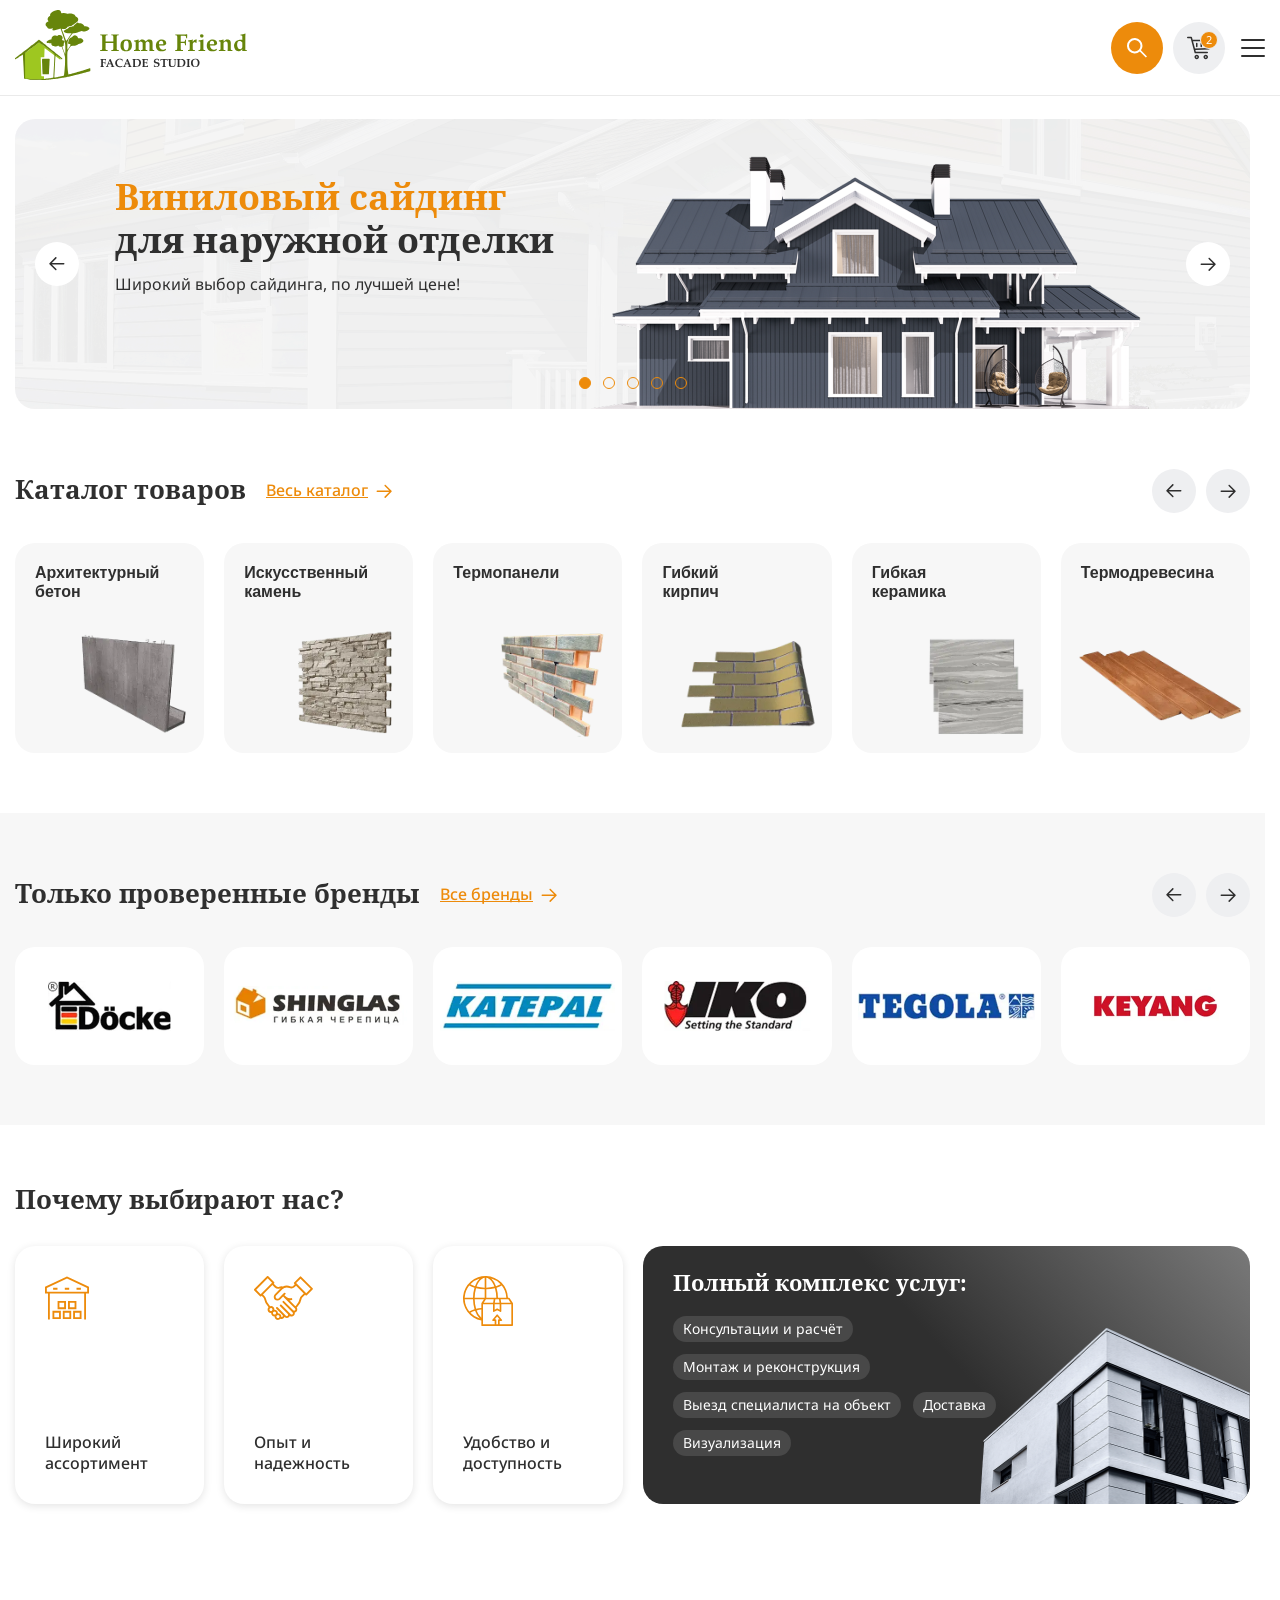
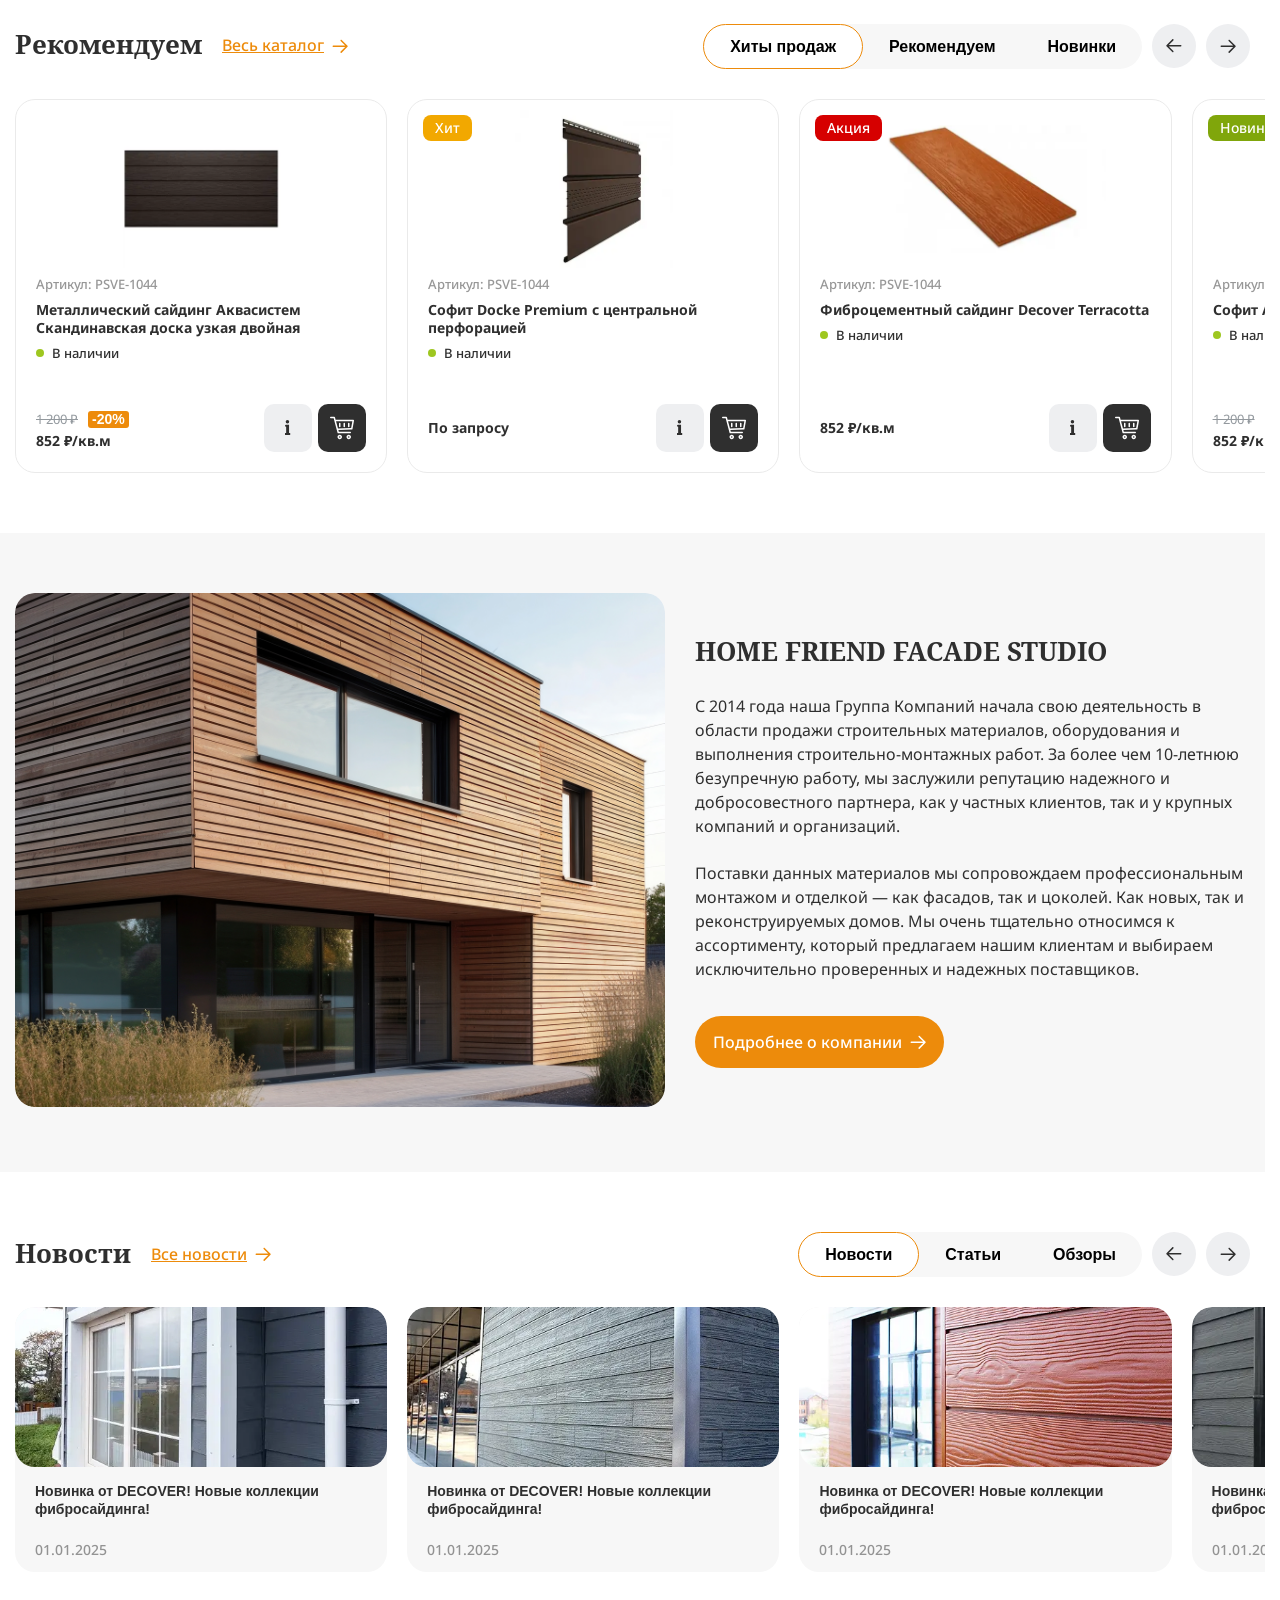
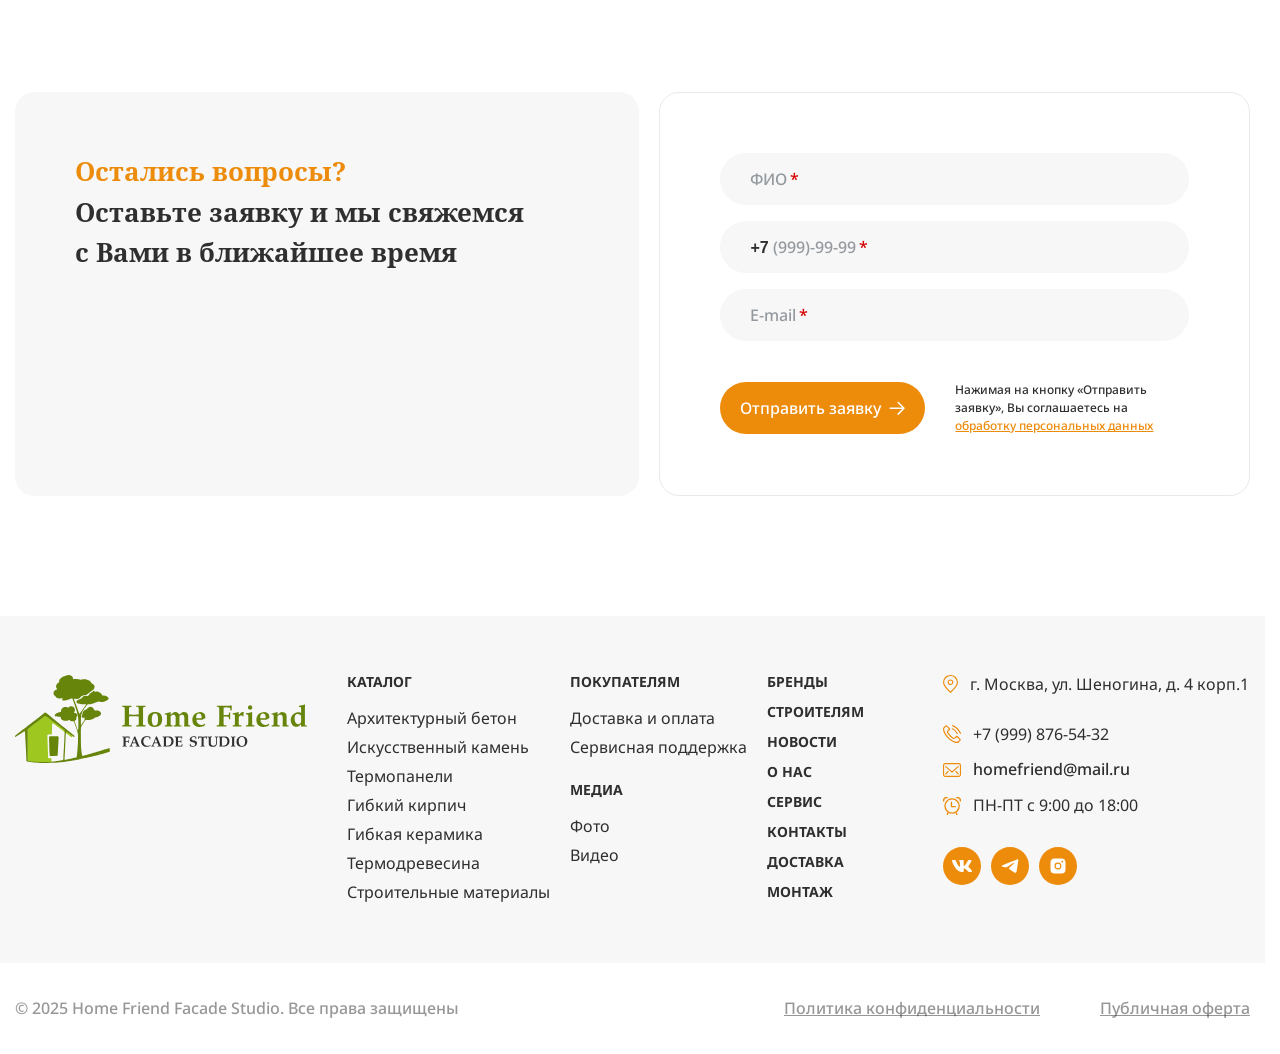
==== index.html @ 167ae501 "Add files via upload" ====
<!DOCTYPE html>
<html lang="ru">

	<head>
		<title>Главная страница</title>
		<meta charset="utf-8">
		<meta name="viewport" content="width=device-width, initial-scale=1.0">

		<link rel="stylesheet" href="css/swiper.min.css" />
		<link rel="stylesheet" href="css/hystmodal.min.css" />
		<link rel="stylesheet" href="css/fancybox.min.css" />
		<link rel="stylesheet" href="css/styles.css?v=1749519348336" />

		<link rel="shortcut icon" type="image/x-icon" href="/favicon.ico" />
		<link rel="icon" type="image/svg+xml" href="/favicon.svg">

	</head>

	<body class="preload mp">
		<div class="main-wrapper-outer">
			<header class="header">
				<div class="container">
					<div class="header__content">
						<a href="index.html" class="header__logo">
							<img src="img/logo-home-friend.svg" alt="">
						</a>
						<div class="header__menu">
							<div class="header__body">
								<div class="header__burger-menu">
									<div class="header__top">
										<div class="contacts">
											<div class="contact">
												<div class="contact__item">
													<svg aria-hidden="true" width="15" height="18">
														<use xlink:href="img/sprite.svg#location"></use>
													</svg>
													<span>г. Москва, ул. Шеногина, д. 4 корп.1</span>
												</div>
											</div>
											<div class="contact">
												<div class="contact__item">
													<svg aria-hidden="true" width="18" height="18">
														<use xlink:href="img/sprite.svg#clock"></use>
													</svg>
													<span>ПН-ПТ с 9:00 до 18:00</span>
												</div>
												<a href="mailto:homefriend@mail.ru" class="contact__item">
													<svg aria-hidden="true" width="18" height="14">
														<use xlink:href="img/sprite.svg#email"></use>
													</svg>
													<span>homefriend@mail.ru</span>
												</a>
												<a href="tel:79998765432" class="contact__item">
													<svg aria-hidden="true" width="18" height="18">
														<use xlink:href="img/sprite.svg#phone"></use>
													</svg>
													<span>+7 (999) 876-54-32</span>
												</a>
											</div>
										</div>
										<button type="button" data-hystmodal="#modalCallback" class="btn">Заказать звонок</button>
									</div>
									<div class="header__bottom">
										<div class="header__catalog header-catalog">
											<div class="header-catalog__button">
												<a href="catalog.html" class="btn btn_primary ">
													<div class="header-catalog__icon"><span></span></div>
													<span>Каталог</span>
												</a>
											</div>
											<div class="menu__button">
												<svg aria-hidden="true" width="16" height="9">
													<use xlink:href="img/sprite.svg#chevron2"></use>
												</svg>
											</div>
											<div class="header-catalog__submenu1 submenu1">
												<ul>
													<li>
														<a class="menu__sublink1" href="catalog-detail.html">
															<span>Архитектурный бетон</span>
														</a>
														<div class="menu__button2">
															<svg aria-hidden="true" width="16" height="9">
																<use xlink:href="img/sprite.svg#chevron2"></use>
															</svg>
														</div>
														<div class="menu__submenu2">
															<button type="button" class="menu__back">
																<svg aria-hidden="true" width="16" height="9">
																	<use xlink:href="img/sprite.svg#chevron2"></use>
																</svg>
																<span>Архитектурный бетон</span>
															</button>
															<ul>
																<li>
																	<a href="#" class="menu__sublink2">
																		<span>Для отделки фасадов</span>
																		<svg aria-hidden="true" width="16" height="9">
																			<use xlink:href="img/sprite.svg#chevron2"></use>
																		</svg>
																	</a>
																</li>
																<li>
																	<a href="#" class="menu__sublink2">
																		<span>Для отделки цоколей</span>
																		<svg aria-hidden="true" width="16" height="9">
																			<use xlink:href="img/sprite.svg#chevron2"></use>
																		</svg>
																	</a>
																</li>
															</ul>
														</div>
													</li>
													<li>
														<a class="menu__sublink1" href="catalog-detail.html">
															<span>Искусственный камень</span>
														</a>
														<div class="menu__button2">
															<svg aria-hidden="true" width="16" height="9">
																<use xlink:href="img/sprite.svg#chevron2"></use>
															</svg>
														</div>
														<div class="menu__submenu2">
															<button type="button" class="menu__back">
																<svg aria-hidden="true" width="16" height="9">
																	<use xlink:href="img/sprite.svg#chevron2"></use>
																</svg>
																<span>Архитектурный бетон</span>
															</button>
															<ul>
																<li>
																	<a href="#" class="menu__sublink2">
																		<span>Для отделки фасадов</span>
																		<svg aria-hidden="true" width="16" height="9">
																			<use xlink:href="img/sprite.svg#chevron2"></use>
																		</svg>
																	</a>
																</li>
																<li>
																	<a href="#" class="menu__sublink2">
																		<span>Для отделки цоколей</span>
																		<svg aria-hidden="true" width="16" height="9">
																			<use xlink:href="img/sprite.svg#chevron2"></use>
																		</svg>
																	</a>
																</li>
															</ul>
														</div>
													</li>
													<li>
														<a class="menu__sublink1" href="catalog-detail.html">
															<span>Термопанели</span>
														</a>
														<div class="menu__button2">
															<svg aria-hidden="true" width="16" height="9">
																<use xlink:href="img/sprite.svg#chevron2"></use>
															</svg>
														</div>
														<div class="menu__submenu2">
															<button type="button" class="menu__back">
																<svg aria-hidden="true" width="16" height="9">
																	<use xlink:href="img/sprite.svg#chevron2"></use>
																</svg>
																<span>Архитектурный бетон</span>
															</button>
															<ul>
																<li>
																	<a href="#" class="menu__sublink2">
																		<span>Для отделки фасадов</span>
																		<svg aria-hidden="true" width="16" height="9">
																			<use xlink:href="img/sprite.svg#chevron2"></use>
																		</svg>
																	</a>
																</li>
																<li>
																	<a href="#" class="menu__sublink2">
																		<span>Для отделки цоколей</span>
																		<svg aria-hidden="true" width="16" height="9">
																			<use xlink:href="img/sprite.svg#chevron2"></use>
																		</svg>
																	</a>
																</li>
															</ul>
														</div>
													</li>
													<li>
														<a class="menu__sublink1" href="catalog-detail.html">
															<span>Гибкий кирпич</span>
														</a>
														<div class="menu__button2">
															<svg aria-hidden="true" width="16" height="9">
																<use xlink:href="img/sprite.svg#chevron2"></use>
															</svg>
														</div>
														<div class="menu__submenu2">
															<button type="button" class="menu__back">
																<svg aria-hidden="true" width="16" height="9">
																	<use xlink:href="img/sprite.svg#chevron2"></use>
																</svg>
																<span>Архитектурный бетон</span>
															</button>
															<ul>
																<li>
																	<a href="#" class="menu__sublink2">
																		<span>Для отделки фасадов</span>
																		<svg aria-hidden="true" width="16" height="9">
																			<use xlink:href="img/sprite.svg#chevron2"></use>
																		</svg>
																	</a>
																</li>
																<li>
																	<a href="#" class="menu__sublink2">
																		<span>Для отделки цоколей</span>
																		<svg aria-hidden="true" width="16" height="9">
																			<use xlink:href="img/sprite.svg#chevron2"></use>
																		</svg>
																	</a>
																</li>
															</ul>
														</div>
													</li>
													<li>
														<a class="menu__sublink1" href="catalog-detail.html">
															<span>Гибкая керамика</span>
														</a>
														<div class="menu__button2">
															<svg aria-hidden="true" width="16" height="9">
																<use xlink:href="img/sprite.svg#chevron2"></use>
															</svg>
														</div>
														<div class="menu__submenu2">
															<button type="button" class="menu__back">
																<svg aria-hidden="true" width="16" height="9">
																	<use xlink:href="img/sprite.svg#chevron2"></use>
																</svg>
																<span>Архитектурный бетон</span>
															</button>
															<ul>
																<li>
																	<a href="#" class="menu__sublink2">
																		<span>Для отделки фасадов</span>
																		<svg aria-hidden="true" width="16" height="9">
																			<use xlink:href="img/sprite.svg#chevron2"></use>
																		</svg>
																	</a>
																</li>
																<li>
																	<a href="#" class="menu__sublink2">
																		<span>Для отделки цоколей</span>
																		<svg aria-hidden="true" width="16" height="9">
																			<use xlink:href="img/sprite.svg#chevron2"></use>
																		</svg>
																	</a>
																</li>
															</ul>
														</div>
													</li>
													<li>
														<a class="menu__sublink1" href="catalog-detail.html">
															<span>Термодревесина</span>
														</a>
														<div class="menu__button2">
															<svg aria-hidden="true" width="16" height="9">
																<use xlink:href="img/sprite.svg#chevron2"></use>
															</svg>
														</div>
														<div class="menu__submenu2">
															<button type="button" class="menu__back">
																<svg aria-hidden="true" width="16" height="9">
																	<use xlink:href="img/sprite.svg#chevron2"></use>
																</svg>
																<span>Архитектурный бетон</span>
															</button>
															<ul>
																<li>
																	<a href="#" class="menu__sublink2">
																		<span>Для отделки фасадов</span>
																		<svg aria-hidden="true" width="16" height="9">
																			<use xlink:href="img/sprite.svg#chevron2"></use>
																		</svg>
																	</a>
																</li>
																<li>
																	<a href="#" class="menu__sublink2">
																		<span>Для отделки цоколей</span>
																		<svg aria-hidden="true" width="16" height="9">
																			<use xlink:href="img/sprite.svg#chevron2"></use>
																		</svg>
																	</a>
																</li>
															</ul>
														</div>
													</li>
													<li>
														<a class="menu__sublink1" href="catalog-detail.html">
															<span>Строительные материалы</span>
														</a>
														<div class="menu__button2">
															<svg aria-hidden="true" width="16" height="9">
																<use xlink:href="img/sprite.svg#chevron2"></use>
															</svg>
														</div>
														<div class="menu__submenu2">
															<button type="button" class="menu__back">
																<svg aria-hidden="true" width="16" height="9">
																	<use xlink:href="img/sprite.svg#chevron2"></use>
																</svg>
																<span>Архитектурный бетон</span>
															</button>
															<ul>
																<li>
																	<a href="#" class="menu__sublink2">
																		<span>Для отделки фасадов</span>
																		<svg aria-hidden="true" width="16" height="9">
																			<use xlink:href="img/sprite.svg#chevron2"></use>
																		</svg>
																	</a>
																</li>
																<li>
																	<a href="#" class="menu__sublink2">
																		<span>Для отделки цоколей</span>
																		<svg aria-hidden="true" width="16" height="9">
																			<use xlink:href="img/sprite.svg#chevron2"></use>
																		</svg>
																	</a>
																</li>
															</ul>
														</div>
													</li>
												</ul>
											</div>
										</div>
										<ul class="menu__list">
											<li class="menu__item">
												<a class="menu__link" href="brands.html">
													<span>бренды</span>
													<svg aria-hidden="true" width="16" height="9">
														<use xlink:href="img/sprite.svg#chevron2"></use>
													</svg>
												</a>
											</li>
											<li class="menu__item">
												<a class="menu__link" href="customers.html">
													<span>покупателям</span>
													<svg aria-hidden="true" width="16" height="9">
														<use xlink:href="img/sprite.svg#chevron2"></use>
													</svg>
												</a>
											</li>
											<li class="menu__item">
												<a class="menu__link" href="media.html">медиа</a>
												<div class="menu__button">
													<svg aria-hidden="true" width="16" height="9">
														<use xlink:href="img/sprite.svg#chevron2"></use>
													</svg>
												</div>
												<div class="menu__submenu1 submenu1">
													<ul>
														<li>
															<a class="menu__sublink1" href="photo.html">
																<span>Фото</span>
																<svg aria-hidden="true" width="16" height="9">
																	<use xlink:href="img/sprite.svg#chevron2"></use>
																</svg>
															</a>
														</li>
														<li>
															<a class="menu__sublink1" href="video.html">
																<span> Видео</span>
																<svg aria-hidden="true" width="16" height="9">
																	<use xlink:href="img/sprite.svg#chevron2"></use>
																</svg>
															</a>
														</li>
													</ul>
												</div>
											</li>
											<li class="menu__item">
												<a class="menu__link" href="about.html">
													<span> О нас</span>
													<svg aria-hidden="true" width="16" height="9">
														<use xlink:href="img/sprite.svg#chevron2"></use>
													</svg>
												</a>
											</li>
											<li class="menu__item">
												<a class="menu__link" href="news.html">
													<span> новости</span>
													<svg aria-hidden="true" width="16" height="9">
														<use xlink:href="img/sprite.svg#chevron2"></use>
													</svg>
												</a>
											</li>
											<li class="menu__item">
												<a class="menu__link" href="service.html">
													<span>Сервис</span>
													<svg aria-hidden="true" width="16" height="9">
														<use xlink:href="img/sprite.svg#chevron2"></use>
													</svg>
												</a>
											</li>
											<li class="menu__item">
												<a class="menu__link" href="contacts.html">
													<span>контакты</span>
													<svg aria-hidden="true" width="16" height="9">
														<use xlink:href="img/sprite.svg#chevron2"></use>
													</svg>
												</a>
											</li>
											<li class="menu__item">
												<a class="menu__link" href="delivery.html">
													<span>доставка</span>
													<svg aria-hidden="true" width="16" height="9">
														<use xlink:href="img/sprite.svg#chevron2"></use>
													</svg>
												</a>
											</li>
											<li class="menu__item">
												<a class="menu__link" href="montage.html">
													<span>монтаж</span>
													<svg aria-hidden="true" width="16" height="9">
														<use xlink:href="img/sprite.svg#chevron2"></use>
													</svg>
												</a>
											</li>
										</ul>
									</div>
								</div>
							</div>
							<div class="header__search header-search">
								<button class="btn btn_primary header-search__button" type="button">
									<svg aria-hidden="true" width="20" height="20">
										<use xlink:href="img/sprite.svg#search1"></use>
									</svg>
									<span class="v-h">Поиск</span>
								</button>
								<div class="header-search__inner">
									<form action="search.php">
										<input class="header-search__input" placeholder="Поиск" type="text">
										<button class="btn btn_primary btn_circle" type="submit">
											<svg aria-hidden="true" width="20" height="20">
												<use xlink:href="img/sprite.svg#search1"></use>
											</svg>
											<span class="v-h">Искать</span>
										</button>
									</form>
									<div class="header-search__dropdown">
										<!--
              <div class="header-search__nofound">
                Ничего не найдено
              </div>
              -->
										<ul class="header-search__results">
											<li>
												<a href="#">
													<img loading="lazy" src="img/products/product1.webp" alt="">
													<span>Искусственный камень</span>
												</a>
											</li>
											<li>
												<a href="#">
													<img loading="lazy" src="img/products/product1.webp" alt="">
													<span>Искусственный камень</span>
												</a>
											</li>
											<li>
												<a href="#">
													<img loading="lazy" src="img/products/product1.webp" alt="">
													<span>Искусственный камень</span>
												</a>
											</li>
											<li>
												<a href="#">
													<span>Искусственный камень</span>
												</a>
											</li>
											<li>
												<a href="#">
													<span>Искусственный камень</span>
												</a>
											</li>
										</ul>
									</div>
								</div>
							</div>
							<a class="header__cart btn" href="cart.html">
								<svg aria-hidden="true" width="24" height="24">
									<use xlink:href="img/sprite.svg#basket1"></use>
								</svg>
								<span class="v-h">Товаров в корзине:</span>
								<span class="btn__count">2</span>
							</a>
							<button type="button" class="menu__icon icon-menu">
								<span></span>
							</button>
						</div>
					</div>
				</div>
			</header>
			<main class="main">

				<section class="block-intro block1">
					<div class="container">
						<div data-swiper-wrapper="intro" class="block-intro__slider">
							<div data-swiper="intro" class="swiper swiper-intro">
								<div class="swiper-wrapper">
									<div class="swiper-slide">
										<img class="swiper-intro__pic" src="img/slider-bg1.webp" alt="">
										<div class="swiper-intro__content">
											<div class="swiper-intro__header">
												<div class="swiper-intro__title">
													<span>Виниловый сайдинг</span>
													для наружной отделки
												</div>
												<div class="swiper-intro__text">Широкий выбор сайдинга, по лучшей цене!
												</div>
											</div>
											<img class="swiper-intro__pic2" src="img/house1.webp" alt="">
										</div>
									</div>
									<div class="swiper-slide">
										<img class="swiper-intro__pic" src="img/slider-bg1.webp" alt="">
										<div class="swiper-intro__content">
											<div class="swiper-intro__header">
												<div class="swiper-intro__title">
													<span>Виниловый сайдинг</span>
													для наружной отделки
												</div>
												<div class="swiper-intro__text">Широкий выбор сайдинга, по лучшей цене!
												</div>
											</div>
											<img class="swiper-intro__pic2" src="img/house1.webp" alt="">
										</div>
									</div>
									<div class="swiper-slide">
										<img class="swiper-intro__pic" src="img/slider-bg1.webp" alt="">
										<div class="swiper-intro__content">
											<div class="swiper-intro__header">
												<div class="swiper-intro__title">
													<span>Виниловый сайдинг</span>
													для наружной отделки
												</div>
												<div class="swiper-intro__text">Широкий выбор сайдинга, по лучшей цене!
												</div>
											</div>
											<img class="swiper-intro__pic2" src="img/house1.webp" alt="">
										</div>
									</div>
									<div class="swiper-slide">
										<img class="swiper-intro__pic" src="img/slider-bg1.webp" alt="">
										<div class="swiper-intro__content">
											<div class="swiper-intro__header">
												<div class="swiper-intro__title">
													<span>Виниловый сайдинг</span>
													для наружной отделки
												</div>
												<div class="swiper-intro__text">Широкий выбор сайдинга, по лучшей цене!
												</div>
											</div>
											<img class="swiper-intro__pic2" src="img/house1.webp" alt="">
										</div>
									</div>
									<div class="swiper-slide">
										<img class="swiper-intro__pic" src="img/slider-bg1.webp" alt="">
										<div class="swiper-intro__content">
											<div class="swiper-intro__header">
												<div class="swiper-intro__title">
													<span>Виниловый сайдинг</span>
													для наружной отделки
												</div>
												<div class="swiper-intro__text">Широкий выбор сайдинга, по лучшей цене!
												</div>
											</div>
											<img class="swiper-intro__pic2" src="img/house1.webp" alt="">
										</div>
									</div>
								</div>
							</div>
							<div class="swiper-pagination"></div>
							<button class="swiper-nav swiper-nav_prev" type="button">
								<svg aria-hidden="true" width="18" height="14">
									<use xlink:href="img/sprite.svg#arrow1"></use>
								</svg>
								<span class="v-h">Назад</span>
							</button>
							<button class="swiper-nav swiper-nav_next" type="button">
								<svg aria-hidden="true" width="18" height="14">
									<use xlink:href="img/sprite.svg#arrow1"></use>
								</svg>
								<span class="v-h">Вперед</span>
							</button>
						</div>
					</div>
				</section>

				<section class="block1">
					<div data-swiper-wrapper="catalog" class="container">
						<div class="heading-complex">
							<div class="heading-complex__left">
								<h2 class="title2">Каталог товаров</h2>
								<a href="catalog.html" class="heading-complex__link">
									<span>Весь каталог</span>
									<svg aria-hidden="true" width="16" height="16">
										<use xlink:href="img/sprite.svg#arrow1"></use>
									</svg>
								</a>
							</div>
							<div class="swiper-navs">
								<button class="swiper-nav swiper-nav_prev" type="button">
									<svg aria-hidden="true" width="18" height="14">
										<use xlink:href="img/sprite.svg#arrow1"></use>
									</svg>
									<span class="v-h">Назад</span>
								</button>
								<button class="swiper-nav swiper-nav_next" type="button">
									<svg aria-hidden="true" width="18" height="14">
										<use xlink:href="img/sprite.svg#arrow1"></use>
									</svg>
									<span class="v-h">Вперед</span>
								</button>
							</div>
						</div>
						<div data-swiper="catalog" class="swiper swiper-catalog">
							<div class="swiper-wrapper">
								<div class="swiper-slide">
									<a href="catalog-detail.html" class="swiper-catalog__content">
										<div class="swiper-catalog__title">
											Архитектурный
											<br>
											бетон
										</div>
										<div class="swiper-catalog__pic">
											<img loading="lazy" src="img/catalog/catalog1.webp" alt="">
										</div>
									</a>
								</div>
								<div class="swiper-slide">
									<a href="catalog-detail.html" class="swiper-catalog__content">
										<div class="swiper-catalog__title">
											Искусственный
											<br>
											камень
										</div>
										<div class="swiper-catalog__pic">
											<img loading="lazy" src="img/catalog/catalog2.webp" alt="">
										</div>
									</a>
								</div>
								<div class="swiper-slide">
									<a href="catalog-detail.html" class="swiper-catalog__content">
										<div class="swiper-catalog__title">
											Термопанели
										</div>
										<div class="swiper-catalog__pic">
											<img loading="lazy" src="img/catalog/catalog3.webp" alt="">
										</div>
									</a>
								</div>
								<div class="swiper-slide">
									<a href="catalog-detail.html" class="swiper-catalog__content">
										<div class="swiper-catalog__title">
											Гибкий
											<br>
											кирпич
										</div>
										<div class="swiper-catalog__pic">
											<img loading="lazy" src="img/catalog/catalog4.webp" alt="">
										</div>
									</a>
								</div>
								<div class="swiper-slide">
									<a href="catalog-detail.html" class="swiper-catalog__content">
										<div class="swiper-catalog__title">
											Гибкая
											<br>
											керамика
										</div>
										<div class="swiper-catalog__pic">
											<img loading="lazy" src="img/catalog/catalog5.webp" alt="">
										</div>
									</a>
								</div>
								<div class="swiper-slide">
									<a href="catalog-detail.html" class="swiper-catalog__content">
										<div class="swiper-catalog__title">
											Термодревесина
										</div>
										<div class="swiper-catalog__pic">
											<img loading="lazy" src="img/catalog/catalog6.webp" alt="">
										</div>
									</a>
								</div>
								<div class="swiper-slide">
									<a href="catalog-detail.html" class="swiper-catalog__content">
										<div class="swiper-catalog__title">
											Гибкая
											<br>
											керамика
										</div>
										<div class="swiper-catalog__pic">
											<img loading="lazy" src="img/catalog/catalog5.webp" alt="">
										</div>
									</a>
								</div>
								<div class="swiper-slide">
									<a href="catalog-detail.html" class="swiper-catalog__content">
										<div class="swiper-catalog__title">
											Термодревесина
										</div>
										<div class="swiper-catalog__pic">
											<img loading="lazy" src="img/catalog/catalog6.webp" alt="">
										</div>
									</a>
								</div>
							</div>
						</div>
						<!--
					<div data-swiper="catalog" class="swiper swiper-catalog swiper-catalog2">
						<div class="swiper-wrapper">
							<div class="swiper-slide">
								<a href="catalog-detail.html" class="swiper-catalog__content">
									<div class="swiper-catalog__title">
										Архитектурный
										<br>
										бетон
									</div>
									<div class="swiper-catalog__pic">
										<img loading="lazy" src="img/catalog/catalog7.webp" alt="">
									</div>
								</a>
							</div>
							<div class="swiper-slide">
								<a href="catalog-detail.html" class="swiper-catalog__content">
									<div class="swiper-catalog__title">
										Искусственный
										<br>
										камень
									</div>
									<div class="swiper-catalog__pic">
										<img loading="lazy" src="img/catalog/catalog8.webp" alt="">
									</div>
								</a>
							</div>
							<div class="swiper-slide">
								<a href="catalog-detail.html" class="swiper-catalog__content">
									<div class="swiper-catalog__title">
										Термопанели
									</div>
									<div class="swiper-catalog__pic">
										<img loading="lazy" src="img/catalog/catalog9.webp" alt="">
									</div>
								</a>
							</div>
							<div class="swiper-slide">
								<a href="catalog-detail.html" class="swiper-catalog__content">
									<div class="swiper-catalog__title">
										Гибкий
										<br>
										кирпич
									</div>
									<div class="swiper-catalog__pic">
										<img loading="lazy" src="img/catalog/catalog10.webp" alt="">
									</div>
								</a>
							</div>
							<div class="swiper-slide">
								<a href="catalog-detail.html" class="swiper-catalog__content">
									<div class="swiper-catalog__title">
										Гибкая
										<br>
										керамика
									</div>
									<div class="swiper-catalog__pic">
										<img loading="lazy" src="img/catalog/catalog11.webp" alt="">
									</div>
								</a>
							</div>
							<div class="swiper-slide">
								<a href="catalog-detail.html" class="swiper-catalog__content">
									<div class="swiper-catalog__title">
										Термодревесина
									</div>
									<div class="swiper-catalog__pic">
										<img loading="lazy" src="img/catalog/catalog12.webp" alt="">
									</div>
								</a>
							</div>
						</div>
					</div>
					-->
					</div>
				</section>

				<section class="block-main-brands block1">
					<div data-swiper-wrapper="brands" class="container">
						<div class="heading-complex">
							<div class="heading-complex__left">
								<h2 class="title2">Только проверенные бренды</h2>
								<a href="brands.html" class="heading-complex__link">
									<span>Все бренды</span>
									<svg aria-hidden="true" width="16" height="16">
										<use xlink:href="img/sprite.svg#arrow1"></use>
									</svg>
								</a>
							</div>
							<div class="swiper-navs">
								<button class="swiper-nav swiper-nav_prev" type="button">
									<svg aria-hidden="true" width="18" height="14">
										<use xlink:href="img/sprite.svg#arrow1"></use>
									</svg>
									<span class="v-h">Назад</span>
								</button>
								<button class="swiper-nav swiper-nav_next" type="button">
									<svg aria-hidden="true" width="18" height="14">
										<use xlink:href="img/sprite.svg#arrow1"></use>
									</svg>
									<span class="v-h">Вперед</span>
								</button>
							</div>
						</div>
						<div data-swiper="brands" class="swiper swiper-brands">
							<div class="swiper-wrapper">
								<div class="swiper-slide">
									<div class="card-brands">
										<img loading="lazy" src="img/brands/brands1.webp" alt="">
									</div>
								</div>
								<div class="swiper-slide">
									<div class="card-brands">
										<img loading="lazy" src="img/brands/brands2.webp" alt="">
									</div>
								</div>
								<div class="swiper-slide">
									<div class="card-brands">
										<img loading="lazy" src="img/brands/brands3.webp" alt="">
									</div>
								</div>
								<div class="swiper-slide">
									<div class="card-brands">
										<img loading="lazy" src="img/brands/brands4.webp" alt="">
									</div>
								</div>
								<div class="swiper-slide">
									<div class="card-brands">
										<img loading="lazy" src="img/brands/brands5.webp" alt="">
									</div>
								</div>
								<div class="swiper-slide">
									<div class="card-brands">
										<img loading="lazy" src="img/brands/brands6.webp" alt="">
									</div>
								</div>
								<div class="swiper-slide">
									<div class="card-brands">
										<img loading="lazy" src="img/brands/brands6.webp" alt="">
									</div>
								</div>
							</div>
						</div>
					</div>
				</section>

				<section class="block-why-choose block2">
					<div class="container">
						<div class="heading-complex">
							<div class="heading-complex__left">
								<h2 class="title2">Почему выбирают нас?</h2>
							</div>
						</div>
						<div class="block-why-choose__content">
							<div class="block-why-choose__left">
								<div class="block-why-choose__column">
									<div class="block-why-choose__icon icon1">
										<svg aria-hidden="true" width="44" height="44">
											<use xlink:href="img/sprite.svg#icon1"></use>
										</svg>
									</div>
									<span>
										Широкий
										<br>
										ассортимент
									</span>
								</div>
								<div class="block-why-choose__column">
									<div class="block-why-choose__icon icon2">
										<svg aria-hidden="true" width="59" height="44">
											<use xlink:href="img/sprite.svg#icon2"></use>
										</svg>
									</div>
									<span>
										Опыт<br>
										и надежность
									</span>
								</div>
								<div class="block-why-choose__column">
									<div class="block-why-choose__icon icon3">
										<svg aria-hidden="true" width="50" height="50">
											<use xlink:href="img/sprite.svg#icon3"></use>
										</svg>
									</div>
									<span>
										Удобство<br>
										и доступность
									</span>
								</div>
							</div>
							<div class="block-why-choose__right">
								<div class="block-why-choose__item">
									<div class="block-why-choose__title">Полный комплекс услуг:</div>
									<div class="block-why-choose__tags">
										<div class="block-why-choose__tag">
											Консультации и расчёт
										</div>
										<div class="block-why-choose__tag">
											Монтаж и реконструкция
										</div>
										<div class="block-why-choose__tag">
											Выезд специалиста на объект
										</div>
										<div class="block-why-choose__tag">
											Доставка
										</div>
										<div class="block-why-choose__tag">
											Визуализация
										</div>
									</div>
								</div>
								<div class="block-why-choose__pic">
									<img loading="lazy" src="img/house2.webp" alt="">
								</div>
							</div>
						</div>
					</div>
				</section>

				<section class="block-recommended block1 block-tabs">
					<div data-swiper-wrapper="recommended" class="container">
						<div class="heading-complex">
							<div class="heading-complex__left">
								<h2 class="title2">Рекомендуем</h2>
								<a href="catalog.html" class="heading-complex__link">
									<span>Весь каталог</span>
									<svg aria-hidden="true" width="16" height="16">
										<use xlink:href="img/sprite.svg#arrow1"></use>
									</svg>
								</a>
							</div>
							<div class="heading-complex__center">
								<nav class="heading-complex__nav">
									<button data-id="1" type="button" class="heading-complex__title _tab-active">Хиты
										продаж</button>
									<button data-id="2" type="button" class="heading-complex__title">Рекомендуем</button>
									<button data-id="3" type="button" class="heading-complex__title">Новинки</button>
								</nav>
							</div>
							<div class="swiper-navs">
								<button class="swiper-nav swiper-nav_prev" type="button">
									<svg aria-hidden="true" width="18" height="14">
										<use xlink:href="img/sprite.svg#arrow1"></use>
									</svg>
									<span class="v-h">Назад</span>
								</button>
								<button class="swiper-nav swiper-nav_next" type="button">
									<svg aria-hidden="true" width="18" height="14">
										<use xlink:href="img/sprite.svg#arrow1"></use>
									</svg>
									<span class="v-h">Вперед</span>
								</button>
							</div>
						</div>
						<div class="tabs">
							<div class="tabs__content">
								<div data-id="1" class="tabs__body _tab-active">
									<div data-swiper="recommended" class="swiper swiper-recommended">
										<div class="swiper-wrapper">
											<div class="swiper-slide">
												<div class="card-product">
													<div class="card-product__image">
														<img loading="lazy" src="img/products/product1.webp" alt="">
													</div>
													<div class="card-product__item">
														<div class="card-product__top">
															<div class="card-product__article">
																Артикул: PSVE-1044
															</div>
															<div class="card-product__title">
																Металлический сайдинг Аквасистем Скандинавская доска узкая
																двойная
															</div>
															<div class="card-product__stock">
																В наличии
															</div>
														</div>
														<div class="card-product__bottom">
															<div class="card-product__prices">
																<div class="card-product__old-price">
																	<s>
																		1 200 ₽
																	</s>
																	<div class="card-product__sale">
																		-20%
																	</div>
																</div>
																<div class="card-product__price">
																	852 ₽/кв.м
																</div>
															</div>
															<div class="card-product__descr">
																<div class="card-product__characteristics characteristics-products">
																	<button type="button" class="characteristics-products__button">
																		<svg aria-hidden="true" width="6" height="15">
																			<use xlink:href="img/sprite.svg#i"></use>
																		</svg>
																	</button>
																	<div class="characteristics-products__body">
																		<div class="characteristics-products__speech-bubble">
																			<div class="characteristics-products__title">
																				Характеристики</div>
																			<ul>
																				<li>
																					<div class="characteristics-products__name">
																						Торговая марка:
																					</div>
																					<div class="characteristics-products__value">
																						Aquasystem
																					</div>
																				</li>
																				<li>
																					<div class="characteristics-products__name">
																						Профиль:
																					</div>
																					<div class="characteristics-products__value">
																						Скандинавская доска
																					</div>
																				</li>
																				<li>
																					<div class="characteristics-products__name">
																						Покрытие:
																					</div>
																					<div class="characteristics-products__value">
																						Матовый полиэстер
																					</div>
																				</li>
																				<li>
																					<div class="characteristics-products__name">
																						Длина:
																					</div>
																					<div class="characteristics-products__value">
																						3 м
																					</div>
																				</li>
																				<li>
																					<div class="characteristics-products__name">
																						Площадь листа, м2:
																					</div>
																					<div class="characteristics-products__value">
																						0.615
																					</div>
																				</li>
																				<li>
																					<div class="characteristics-products__name">
																						Ширина, мм:
																					</div>
																					<div class="characteristics-products__value">
																						230
																					</div>
																				</li>
																			</ul>
																		</div>
																	</div>
																</div>
																<button type="button" class="card-product__cart">
																	<svg aria-hidden="true" width="24" height="24">
																		<use xlink:href="img/sprite.svg#basket1"></use>
																	</svg>
																</button>
															</div>
														</div>
													</div>
												</div>
											</div>
											<div class="swiper-slide">
												<div class="card-product">
													<div class="card-product__image">
														<img loading="lazy" src="img/products/product2.webp" alt="">
														<div class="card-product__tags">
															<div class="card-product__tag yellow">
																Хит
															</div>
														</div>
													</div>
													<div class="card-product__item">
														<div class="card-product__top">
															<div class="card-product__article">
																Артикул: PSVE-1044
															</div>
															<div class="card-product__title">
																Софит Docke Premium с центральной перфорацией
															</div>
															<div class="card-product__stock">
																В наличии
															</div>
														</div>
														<div class="card-product__bottom">
															<div class="card-product__prices">
																<div class="card-product__price">
																	По запросу
																</div>
															</div>
															<div class="card-product__descr">
																<div class="card-product__characteristics characteristics-products">
																	<button type="button" class="characteristics-products__button">
																		<svg aria-hidden="true" width="6" height="15">
																			<use xlink:href="img/sprite.svg#i"></use>
																		</svg>
																	</button>
																	<div class="characteristics-products__body">
																		<div class="characteristics-products__speech-bubble">
																			<div class="characteristics-products__title">
																				Характеристики</div>
																			<ul>
																				<li>
																					<div class="characteristics-products__name">
																						Торговая марка:
																					</div>
																					<div class="characteristics-products__value">
																						Aquasystem
																					</div>
																				</li>
																				<li>
																					<div class="characteristics-products__name">
																						Профиль:
																					</div>
																					<div class="characteristics-products__value">
																						Скандинавская доска
																					</div>
																				</li>
																				<li>
																					<div class="characteristics-products__name">
																						Покрытие:
																					</div>
																					<div class="characteristics-products__value">
																						Матовый полиэстер
																					</div>
																				</li>
																				<li>
																					<div class="characteristics-products__name">
																						Длина:
																					</div>
																					<div class="characteristics-products__value">
																						3 м
																					</div>
																				</li>
																				<li>
																					<div class="characteristics-products__name">
																						Площадь листа, м2:
																					</div>
																					<div class="characteristics-products__value">
																						0.615
																					</div>
																				</li>
																				<li>
																					<div class="characteristics-products__name">
																						Ширина, мм:
																					</div>
																					<div class="characteristics-products__value">
																						230
																					</div>
																				</li>
																			</ul>
																		</div>
																	</div>
																</div>
																<button type="button" class="card-product__cart">
																	<svg aria-hidden="true" width="24" height="24">
																		<use xlink:href="img/sprite.svg#basket1"></use>
																	</svg>
																</button>
															</div>
														</div>
													</div>
												</div>
											</div>
											<div class="swiper-slide">
												<div class="card-product">
													<div class="card-product__image">
														<img loading="lazy" src="img/products/product3.webp" alt="">
														<div class="card-product__tags">
															<div class="card-product__tag red">
																Акция
															</div>
														</div>
													</div>
													<div class="card-product__item">
														<div class="card-product__top">
															<div class="card-product__article">
																Артикул: PSVE-1044
															</div>
															<div class="card-product__title">
																Фиброцементный сайдинг Decover Terracotta
															</div>
															<div class="card-product__stock">
																В наличии
															</div>
														</div>
														<div class="card-product__bottom">
															<div class="card-product__prices">
																<div class="card-product__price">
																	852 ₽/кв.м
																</div>
															</div>
															<div class="card-product__descr">
																<div class="card-product__characteristics characteristics-products">
																	<button type="button" class="characteristics-products__button">
																		<svg aria-hidden="true" width="6" height="15">
																			<use xlink:href="img/sprite.svg#i"></use>
																		</svg>
																	</button>
																	<div class="characteristics-products__body">
																		<div class="characteristics-products__speech-bubble">
																			<div class="characteristics-products__title">
																				Характеристики</div>
																			<ul>
																				<li>
																					<div class="characteristics-products__name">
																						Торговая марка:
																					</div>
																					<div class="characteristics-products__value">
																						Aquasystem
																					</div>
																				</li>
																				<li>
																					<div class="characteristics-products__name">
																						Профиль:
																					</div>
																					<div class="characteristics-products__value">
																						Скандинавская доска
																					</div>
																				</li>
																				<li>
																					<div class="characteristics-products__name">
																						Покрытие:
																					</div>
																					<div class="characteristics-products__value">
																						Матовый полиэстер
																					</div>
																				</li>
																				<li>
																					<div class="characteristics-products__name">
																						Длина:
																					</div>
																					<div class="characteristics-products__value">
																						3 м
																					</div>
																				</li>
																				<li>
																					<div class="characteristics-products__name">
																						Площадь листа, м2:
																					</div>
																					<div class="characteristics-products__value">
																						0.615
																					</div>
																				</li>
																				<li>
																					<div class="characteristics-products__name">
																						Ширина, мм:
																					</div>
																					<div class="characteristics-products__value">
																						230
																					</div>
																				</li>
																			</ul>
																		</div>
																	</div>
																</div>
																<button type="button" class="card-product__cart">
																	<svg aria-hidden="true" width="24" height="24">
																		<use xlink:href="img/sprite.svg#basket1"></use>
																	</svg>
																</button>
															</div>
														</div>
													</div>
												</div>
											</div>
											<div class="swiper-slide">
												<div class="card-product">
													<div class="card-product__image">
														<img loading="lazy" src="img/products/product4.webp" alt="">
														<div class="card-product__tags">
															<div class="card-product__tag green">
																Новинка
															</div>
														</div>
													</div>
													<div class="card-product__item">
														<div class="card-product__top">
															<div class="card-product__article">
																Артикул: PSVE-1044
															</div>
															<div class="card-product__title">
																Софит Аквасистем перфорированный Медь
															</div>
															<div class="card-product__stock">
																В наличии
															</div>
														</div>
														<div class="card-product__bottom">
															<div class="card-product__prices">
																<div class="card-product__old-price">
																	<s>
																		1 200 ₽
																	</s>
																	<div class="card-product__sale">
																		-20%
																	</div>
																</div>
																<div class="card-product__price">
																	852 ₽/кв.м
																</div>
															</div>
															<div class="card-product__descr">
																<div class="card-product__characteristics characteristics-products">
																	<button type="button" class="characteristics-products__button">
																		<svg aria-hidden="true" width="6" height="15">
																			<use xlink:href="img/sprite.svg#i"></use>
																		</svg>
																	</button>
																	<div class="characteristics-products__body">
																		<div class="characteristics-products__speech-bubble">
																			<div class="characteristics-products__title">
																				Характеристики</div>
																			<ul>
																				<li>
																					<div class="characteristics-products__name">
																						Торговая марка:
																					</div>
																					<div class="characteristics-products__value">
																						Aquasystem
																					</div>
																				</li>
																				<li>
																					<div class="characteristics-products__name">
																						Профиль:
																					</div>
																					<div class="characteristics-products__value">
																						Скандинавская доска
																					</div>
																				</li>
																				<li>
																					<div class="characteristics-products__name">
																						Покрытие:
																					</div>
																					<div class="characteristics-products__value">
																						Матовый полиэстер
																					</div>
																				</li>
																				<li>
																					<div class="characteristics-products__name">
																						Длина:
																					</div>
																					<div class="characteristics-products__value">
																						3 м
																					</div>
																				</li>
																				<li>
																					<div class="characteristics-products__name">
																						Площадь листа, м2:
																					</div>
																					<div class="characteristics-products__value">
																						0.615
																					</div>
																				</li>
																				<li>
																					<div class="characteristics-products__name">
																						Ширина, мм:
																					</div>
																					<div class="characteristics-products__value">
																						230
																					</div>
																				</li>
																			</ul>
																		</div>
																	</div>
																</div>
																<button type="button" class="card-product__cart">
																	<svg aria-hidden="true" width="24" height="24">
																		<use xlink:href="img/sprite.svg#basket1"></use>
																	</svg>
																</button>
															</div>
														</div>
													</div>
												</div>
											</div>
											<div class="swiper-slide">
												<div class="card-product">
													<div class="card-product__image">
														<img loading="lazy" src="img/products/product4.webp" alt="">
														<div class="card-product__tags">
															<div class="card-product__tag">
																Хит
															</div>
															<div class="card-product__tag green">
																Новинка
															</div>
														</div>
													</div>
													<div class="card-product__item">
														<div class="card-product__top">
															<div class="card-product__article">
																Артикул: PSVE-1044
															</div>
															<div class="card-product__title">
																Софит Аквасистем перфорированный Медь
															</div>
															<div class="card-product__stock">
																В наличии
															</div>
														</div>
														<div class="card-product__bottom">
															<div class="card-product__prices">
																<div class="card-product__old-price">
																	<s>
																		1 200 ₽
																	</s>
																	<div class="card-product__sale">
																		-20%
																	</div>
																</div>
																<div class="card-product__price">
																	852 ₽/кв.м
																</div>
															</div>
															<div class="card-product__descr">
																<div class="card-product__characteristics characteristics-products">
																	<button type="button" class="characteristics-products__button">
																		<svg aria-hidden="true" width="6" height="15">
																			<use xlink:href="img/sprite.svg#i"></use>
																		</svg>
																	</button>
																	<div class="characteristics-products__body">
																		<div class="characteristics-products__speech-bubble">
																			<div class="characteristics-products__title">
																				Характеристики</div>
																			<ul>
																				<li>
																					<div class="characteristics-products__name">
																						Торговая марка:
																					</div>
																					<div class="characteristics-products__value">
																						Aquasystem
																					</div>
																				</li>
																				<li>
																					<div class="characteristics-products__name">
																						Профиль:
																					</div>
																					<div class="characteristics-products__value">
																						Скандинавская доска
																					</div>
																				</li>
																				<li>
																					<div class="characteristics-products__name">
																						Покрытие:
																					</div>
																					<div class="characteristics-products__value">
																						Матовый полиэстер
																					</div>
																				</li>
																				<li>
																					<div class="characteristics-products__name">
																						Длина:
																					</div>
																					<div class="characteristics-products__value">
																						3 м
																					</div>
																				</li>
																				<li>
																					<div class="characteristics-products__name">
																						Площадь листа, м2:
																					</div>
																					<div class="characteristics-products__value">
																						0.615
																					</div>
																				</li>
																				<li>
																					<div class="characteristics-products__name">
																						Ширина, мм:
																					</div>
																					<div class="characteristics-products__value">
																						230
																					</div>
																				</li>
																			</ul>
																		</div>
																	</div>
																</div>
																<button type="button" class="card-product__cart">
																	<svg aria-hidden="true" width="24" height="24">
																		<use xlink:href="img/sprite.svg#basket1"></use>
																	</svg>
																</button>
															</div>
														</div>
													</div>
												</div>
											</div>
											<div class="swiper-slide">
												<div class="card-product">
													<div class="card-product__image">
														<img loading="lazy" src="img/products/product4.webp" alt="">
														<div class="card-product__tags">
															<div class="card-product__tag">
																Хит
															</div>
															<div class="card-product__tag green">
																Новинка
															</div>
														</div>
													</div>
													<div class="card-product__item">
														<div class="card-product__top">
															<div class="card-product__article">
																Артикул: PSVE-1044
															</div>
															<div class="card-product__title">
																Софит Аквасистем перфорированный Медь
															</div>
															<div class="card-product__stock">
																В наличии
															</div>
														</div>
														<div class="card-product__bottom">
															<div class="card-product__prices">
																<div class="card-product__old-price">
																	<s>
																		1 200 ₽
																	</s>
																	<div class="card-product__sale">
																		-20%
																	</div>
																</div>
																<div class="card-product__price">
																	852 ₽/кв.м
																</div>
															</div>
															<div class="card-product__descr">
																<div class="card-product__characteristics characteristics-products">
																	<button type="button" class="characteristics-products__button">
																		<svg aria-hidden="true" width="6" height="15">
																			<use xlink:href="img/sprite.svg#i"></use>
																		</svg>
																	</button>
																	<div class="characteristics-products__body">
																		<div class="characteristics-products__speech-bubble">
																			<div class="characteristics-products__title">
																				Характеристики</div>
																			<ul>
																				<li>
																					<div class="characteristics-products__name">
																						Торговая марка:
																					</div>
																					<div class="characteristics-products__value">
																						Aquasystem
																					</div>
																				</li>
																				<li>
																					<div class="characteristics-products__name">
																						Профиль:
																					</div>
																					<div class="characteristics-products__value">
																						Скандинавская доска
																					</div>
																				</li>
																				<li>
																					<div class="characteristics-products__name">
																						Покрытие:
																					</div>
																					<div class="characteristics-products__value">
																						Матовый полиэстер
																					</div>
																				</li>
																				<li>
																					<div class="characteristics-products__name">
																						Длина:
																					</div>
																					<div class="characteristics-products__value">
																						3 м
																					</div>
																				</li>
																				<li>
																					<div class="characteristics-products__name">
																						Площадь листа, м2:
																					</div>
																					<div class="characteristics-products__value">
																						0.615
																					</div>
																				</li>
																				<li>
																					<div class="characteristics-products__name">
																						Ширина, мм:
																					</div>
																					<div class="characteristics-products__value">
																						230
																					</div>
																				</li>
																			</ul>
																		</div>
																	</div>
																</div>
																<button type="button" class="card-product__cart">
																	<svg aria-hidden="true" width="24" height="24">
																		<use xlink:href="img/sprite.svg#basket1"></use>
																	</svg>
																</button>
															</div>
														</div>
													</div>
												</div>
											</div>
										</div>
									</div>
								</div>
								<div data-id="2" class="tabs__body">
									<div data-swiper="recommended" class="swiper swiper-recommended">
										<div class="swiper-wrapper">
											<div class="swiper-slide">
												<div class="card-product">
													<div class="card-product__image">
														<img loading="lazy" src="img/products/product1.webp" alt="">
													</div>
													<div class="card-product__item">
														<div class="card-product__top">
															<div class="card-product__article">
																Артикул: PSVE-1044
															</div>
															<div class="card-product__title">
																Металлический сайдинг Аквасистем Скандинавская доска узкая
																двойная
															</div>
															<div class="card-product__stock">
																В наличии
															</div>
														</div>
														<div class="card-product__bottom">
															<div class="card-product__prices">
																<div class="card-product__old-price">
																	<s>
																		1 200 ₽
																	</s>
																	<div class="card-product__sale">
																		-20%
																	</div>
																</div>
																<div class="card-product__price">
																	852 ₽/кв.м
																</div>
															</div>
															<div class="card-product__descr">
																<div class="card-product__characteristics characteristics-products">
																	<button type="button" class="characteristics-products__button">
																		<svg aria-hidden="true" width="6" height="15">
																			<use xlink:href="img/sprite.svg#i"></use>
																		</svg>
																	</button>
																	<div class="characteristics-products__body">
																		<div class="characteristics-products__speech-bubble">
																			<div class="characteristics-products__title">
																				Характеристики</div>
																			<ul>
																				<li>
																					<div class="characteristics-products__name">
																						Торговая марка:
																					</div>
																					<div class="characteristics-products__value">
																						Aquasystem
																					</div>
																				</li>
																				<li>
																					<div class="characteristics-products__name">
																						Профиль:
																					</div>
																					<div class="characteristics-products__value">
																						Скандинавская доска
																					</div>
																				</li>
																				<li>
																					<div class="characteristics-products__name">
																						Покрытие:
																					</div>
																					<div class="characteristics-products__value">
																						Матовый полиэстер
																					</div>
																				</li>
																				<li>
																					<div class="characteristics-products__name">
																						Длина:
																					</div>
																					<div class="characteristics-products__value">
																						3 м
																					</div>
																				</li>
																				<li>
																					<div class="characteristics-products__name">
																						Площадь листа, м2:
																					</div>
																					<div class="characteristics-products__value">
																						0.615
																					</div>
																				</li>
																				<li>
																					<div class="characteristics-products__name">
																						Ширина, мм:
																					</div>
																					<div class="characteristics-products__value">
																						230
																					</div>
																				</li>
																			</ul>
																		</div>
																	</div>
																</div>
																<button type="button" class="card-product__cart">
																	<svg aria-hidden="true" width="24" height="24">
																		<use xlink:href="img/sprite.svg#basket1"></use>
																	</svg>
																</button>
															</div>
														</div>
													</div>
												</div>
											</div>
											<div class="swiper-slide">
												<div class="card-product">
													<div class="card-product__image">
														<img loading="lazy" src="img/products/product2.webp" alt="">
														<div class="card-product__tags">
															<div class="card-product__tag yellow">
																Хит
															</div>
														</div>
													</div>
													<div class="card-product__item">
														<div class="card-product__top">
															<div class="card-product__article">
																Артикул: PSVE-1044
															</div>
															<div class="card-product__title">
																Софит Docke Premium с центральной перфорацией
															</div>
															<div class="card-product__stock">
																В наличии
															</div>
														</div>
														<div class="card-product__bottom">
															<div class="card-product__prices">
																<div class="card-product__price">
																	По запросу
																</div>
															</div>
															<div class="card-product__descr">
																<div class="card-product__characteristics characteristics-products">
																	<button type="button" class="characteristics-products__button">
																		<svg aria-hidden="true" width="6" height="15">
																			<use xlink:href="img/sprite.svg#i"></use>
																		</svg>
																	</button>
																	<div class="characteristics-products__body">
																		<div class="characteristics-products__speech-bubble">
																			<div class="characteristics-products__title">
																				Характеристики</div>
																			<ul>
																				<li>
																					<div class="characteristics-products__name">
																						Торговая марка:
																					</div>
																					<div class="characteristics-products__value">
																						Aquasystem
																					</div>
																				</li>
																				<li>
																					<div class="characteristics-products__name">
																						Профиль:
																					</div>
																					<div class="characteristics-products__value">
																						Скандинавская доска
																					</div>
																				</li>
																				<li>
																					<div class="characteristics-products__name">
																						Покрытие:
																					</div>
																					<div class="characteristics-products__value">
																						Матовый полиэстер
																					</div>
																				</li>
																				<li>
																					<div class="characteristics-products__name">
																						Длина:
																					</div>
																					<div class="characteristics-products__value">
																						3 м
																					</div>
																				</li>
																				<li>
																					<div class="characteristics-products__name">
																						Площадь листа, м2:
																					</div>
																					<div class="characteristics-products__value">
																						0.615
																					</div>
																				</li>
																				<li>
																					<div class="characteristics-products__name">
																						Ширина, мм:
																					</div>
																					<div class="characteristics-products__value">
																						230
																					</div>
																				</li>
																			</ul>
																		</div>
																	</div>
																</div>
																<button type="button" class="card-product__cart">
																	<svg aria-hidden="true" width="24" height="24">
																		<use xlink:href="img/sprite.svg#basket1"></use>
																	</svg>
																</button>
															</div>
														</div>
													</div>
												</div>
											</div>
											<div class="swiper-slide">
												<div class="card-product">
													<div class="card-product__image">
														<img loading="lazy" src="img/products/product3.webp" alt="">
														<div class="card-product__tags">
															<div class="card-product__tag red">
																Акция
															</div>
														</div>
													</div>
													<div class="card-product__item">
														<div class="card-product__top">
															<div class="card-product__article">
																Артикул: PSVE-1044
															</div>
															<div class="card-product__title">
																Фиброцементный сайдинг Decover Terracotta
															</div>
															<div class="card-product__stock">
																В наличии
															</div>
														</div>
														<div class="card-product__bottom">
															<div class="card-product__prices">
																<div class="card-product__price">
																	852 ₽/кв.м
																</div>
															</div>
															<div class="card-product__descr">
																<div class="card-product__characteristics characteristics-products">
																	<button type="button" class="characteristics-products__button">
																		<svg aria-hidden="true" width="6" height="15">
																			<use xlink:href="img/sprite.svg#i"></use>
																		</svg>
																	</button>
																	<div class="characteristics-products__body">
																		<div class="characteristics-products__speech-bubble">
																			<div class="characteristics-products__title">
																				Характеристики</div>
																			<ul>
																				<li>
																					<div class="characteristics-products__name">
																						Торговая марка:
																					</div>
																					<div class="characteristics-products__value">
																						Aquasystem
																					</div>
																				</li>
																				<li>
																					<div class="characteristics-products__name">
																						Профиль:
																					</div>
																					<div class="characteristics-products__value">
																						Скандинавская доска
																					</div>
																				</li>
																				<li>
																					<div class="characteristics-products__name">
																						Покрытие:
																					</div>
																					<div class="characteristics-products__value">
																						Матовый полиэстер
																					</div>
																				</li>
																				<li>
																					<div class="characteristics-products__name">
																						Длина:
																					</div>
																					<div class="characteristics-products__value">
																						3 м
																					</div>
																				</li>
																				<li>
																					<div class="characteristics-products__name">
																						Площадь листа, м2:
																					</div>
																					<div class="characteristics-products__value">
																						0.615
																					</div>
																				</li>
																				<li>
																					<div class="characteristics-products__name">
																						Ширина, мм:
																					</div>
																					<div class="characteristics-products__value">
																						230
																					</div>
																				</li>
																			</ul>
																		</div>
																	</div>
																</div>
																<button type="button" class="card-product__cart">
																	<svg aria-hidden="true" width="24" height="24">
																		<use xlink:href="img/sprite.svg#basket1"></use>
																	</svg>
																</button>
															</div>
														</div>
													</div>
												</div>
											</div>
											<div class="swiper-slide">
												<div class="card-product">
													<div class="card-product__image">
														<img loading="lazy" src="img/products/product4.webp" alt="">
														<div class="card-product__tags">
															<div class="card-product__tag green">
																Новинка
															</div>
														</div>
													</div>
													<div class="card-product__item">
														<div class="card-product__top">
															<div class="card-product__article">
																Артикул: PSVE-1044
															</div>
															<div class="card-product__title">
																Софит Аквасистем перфорированный Медь
															</div>
															<div class="card-product__stock">
																В наличии
															</div>
														</div>
														<div class="card-product__bottom">
															<div class="card-product__prices">
																<div class="card-product__old-price">
																	<s>
																		1 200 ₽
																	</s>
																	<div class="card-product__sale">
																		-20%
																	</div>
																</div>
																<div class="card-product__price">
																	852 ₽/кв.м
																</div>
															</div>
															<div class="card-product__descr">
																<div class="card-product__characteristics characteristics-products">
																	<button type="button" class="characteristics-products__button">
																		<svg aria-hidden="true" width="6" height="15">
																			<use xlink:href="img/sprite.svg#i"></use>
																		</svg>
																	</button>
																	<div class="characteristics-products__body">
																		<div class="characteristics-products__speech-bubble">
																			<div class="characteristics-products__title">
																				Характеристики</div>
																			<ul>
																				<li>
																					<div class="characteristics-products__name">
																						Торговая марка:
																					</div>
																					<div class="characteristics-products__value">
																						Aquasystem
																					</div>
																				</li>
																				<li>
																					<div class="characteristics-products__name">
																						Профиль:
																					</div>
																					<div class="characteristics-products__value">
																						Скандинавская доска
																					</div>
																				</li>
																				<li>
																					<div class="characteristics-products__name">
																						Покрытие:
																					</div>
																					<div class="characteristics-products__value">
																						Матовый полиэстер
																					</div>
																				</li>
																				<li>
																					<div class="characteristics-products__name">
																						Длина:
																					</div>
																					<div class="characteristics-products__value">
																						3 м
																					</div>
																				</li>
																				<li>
																					<div class="characteristics-products__name">
																						Площадь листа, м2:
																					</div>
																					<div class="characteristics-products__value">
																						0.615
																					</div>
																				</li>
																				<li>
																					<div class="characteristics-products__name">
																						Ширина, мм:
																					</div>
																					<div class="characteristics-products__value">
																						230
																					</div>
																				</li>
																			</ul>
																		</div>
																	</div>
																</div>
																<button type="button" class="card-product__cart">
																	<svg aria-hidden="true" width="24" height="24">
																		<use xlink:href="img/sprite.svg#basket1"></use>
																	</svg>
																</button>
															</div>
														</div>
													</div>
												</div>
											</div>
											<div class="swiper-slide">
												<div class="card-product">
													<div class="card-product__image">
														<img loading="lazy" src="img/products/product4.webp" alt="">
														<div class="card-product__tags">
															<div class="card-product__tag">
																Хит
															</div>
															<div class="card-product__tag green">
																Новинка
															</div>
														</div>
													</div>
													<div class="card-product__item">
														<div class="card-product__top">
															<div class="card-product__article">
																Артикул: PSVE-1044
															</div>
															<div class="card-product__title">
																Софит Аквасистем перфорированный Медь
															</div>
															<div class="card-product__stock">
																В наличии
															</div>
														</div>
														<div class="card-product__bottom">
															<div class="card-product__prices">
																<div class="card-product__old-price">
																	<s>
																		1 200 ₽
																	</s>
																	<div class="card-product__sale">
																		-20%
																	</div>
																</div>
																<div class="card-product__price">
																	852 ₽/кв.м
																</div>
															</div>
															<div class="card-product__descr">
																<div class="card-product__characteristics characteristics-products">
																	<button type="button" class="characteristics-products__button">
																		<svg aria-hidden="true" width="6" height="15">
																			<use xlink:href="img/sprite.svg#i"></use>
																		</svg>
																	</button>
																	<div class="characteristics-products__body">
																		<div class="characteristics-products__speech-bubble">
																			<div class="characteristics-products__title">
																				Характеристики</div>
																			<ul>
																				<li>
																					<div class="characteristics-products__name">
																						Торговая марка:
																					</div>
																					<div class="characteristics-products__value">
																						Aquasystem
																					</div>
																				</li>
																				<li>
																					<div class="characteristics-products__name">
																						Профиль:
																					</div>
																					<div class="characteristics-products__value">
																						Скандинавская доска
																					</div>
																				</li>
																				<li>
																					<div class="characteristics-products__name">
																						Покрытие:
																					</div>
																					<div class="characteristics-products__value">
																						Матовый полиэстер
																					</div>
																				</li>
																				<li>
																					<div class="characteristics-products__name">
																						Длина:
																					</div>
																					<div class="characteristics-products__value">
																						3 м
																					</div>
																				</li>
																				<li>
																					<div class="characteristics-products__name">
																						Площадь листа, м2:
																					</div>
																					<div class="characteristics-products__value">
																						0.615
																					</div>
																				</li>
																				<li>
																					<div class="characteristics-products__name">
																						Ширина, мм:
																					</div>
																					<div class="characteristics-products__value">
																						230
																					</div>
																				</li>
																			</ul>
																		</div>
																	</div>
																</div>
																<button type="button" class="card-product__cart">
																	<svg aria-hidden="true" width="24" height="24">
																		<use xlink:href="img/sprite.svg#basket1"></use>
																	</svg>
																</button>
															</div>
														</div>
													</div>
												</div>
											</div>
											<div class="swiper-slide">
												<div class="card-product">
													<div class="card-product__image">
														<img loading="lazy" src="img/products/product4.webp" alt="">
														<div class="card-product__tags">
															<div class="card-product__tag">
																Хит
															</div>
															<div class="card-product__tag green">
																Новинка
															</div>
														</div>
													</div>
													<div class="card-product__item">
														<div class="card-product__top">
															<div class="card-product__article">
																Артикул: PSVE-1044
															</div>
															<div class="card-product__title">
																Софит Аквасистем перфорированный Медь
															</div>
															<div class="card-product__stock">
																В наличии
															</div>
														</div>
														<div class="card-product__bottom">
															<div class="card-product__prices">
																<div class="card-product__old-price">
																	<s>
																		1 200 ₽
																	</s>
																	<div class="card-product__sale">
																		-20%
																	</div>
																</div>
																<div class="card-product__price">
																	852 ₽/кв.м
																</div>
															</div>
															<div class="card-product__descr">
																<div class="card-product__characteristics characteristics-products">
																	<button type="button" class="characteristics-products__button">
																		<svg aria-hidden="true" width="6" height="15">
																			<use xlink:href="img/sprite.svg#i"></use>
																		</svg>
																	</button>
																	<div class="characteristics-products__body">
																		<div class="characteristics-products__speech-bubble">
																			<div class="characteristics-products__title">
																				Характеристики</div>
																			<ul>
																				<li>
																					<div class="characteristics-products__name">
																						Торговая марка:
																					</div>
																					<div class="characteristics-products__value">
																						Aquasystem
																					</div>
																				</li>
																				<li>
																					<div class="characteristics-products__name">
																						Профиль:
																					</div>
																					<div class="characteristics-products__value">
																						Скандинавская доска
																					</div>
																				</li>
																				<li>
																					<div class="characteristics-products__name">
																						Покрытие:
																					</div>
																					<div class="characteristics-products__value">
																						Матовый полиэстер
																					</div>
																				</li>
																				<li>
																					<div class="characteristics-products__name">
																						Длина:
																					</div>
																					<div class="characteristics-products__value">
																						3 м
																					</div>
																				</li>
																				<li>
																					<div class="characteristics-products__name">
																						Площадь листа, м2:
																					</div>
																					<div class="characteristics-products__value">
																						0.615
																					</div>
																				</li>
																				<li>
																					<div class="characteristics-products__name">
																						Ширина, мм:
																					</div>
																					<div class="characteristics-products__value">
																						230
																					</div>
																				</li>
																			</ul>
																		</div>
																	</div>
																</div>
																<button type="button" class="card-product__cart">
																	<svg aria-hidden="true" width="24" height="24">
																		<use xlink:href="img/sprite.svg#basket1"></use>
																	</svg>
																</button>
															</div>
														</div>
													</div>
												</div>
											</div>
										</div>
									</div>
								</div>
								<div data-id="3" class="tabs__body">
									<div data-swiper="recommended" class="swiper swiper-recommended">
										<div class="swiper-wrapper">
											<div class="swiper-slide">
												<div class="card-product">
													<div class="card-product__image">
														<img loading="lazy" src="img/products/product1.webp" alt="">
													</div>
													<div class="card-product__item">
														<div class="card-product__top">
															<div class="card-product__article">
																Артикул: PSVE-1044
															</div>
															<div class="card-product__title">
																Металлический сайдинг Аквасистем Скандинавская доска узкая
																двойная
															</div>
															<div class="card-product__stock">
																В наличии
															</div>
														</div>
														<div class="card-product__bottom">
															<div class="card-product__prices">
																<div class="card-product__old-price">
																	<s>
																		1 200 ₽
																	</s>
																	<div class="card-product__sale">
																		-20%
																	</div>
																</div>
																<div class="card-product__price">
																	852 ₽/кв.м
																</div>
															</div>
															<div class="card-product__descr">
																<div class="card-product__characteristics characteristics-products">
																	<button type="button" class="characteristics-products__button">
																		<svg aria-hidden="true" width="6" height="15">
																			<use xlink:href="img/sprite.svg#i"></use>
																		</svg>
																	</button>
																	<div class="characteristics-products__body">
																		<div class="characteristics-products__speech-bubble">
																			<div class="characteristics-products__title">
																				Характеристики</div>
																			<ul>
																				<li>
																					<div class="characteristics-products__name">
																						Торговая марка:
																					</div>
																					<div class="characteristics-products__value">
																						Aquasystem
																					</div>
																				</li>
																				<li>
																					<div class="characteristics-products__name">
																						Профиль:
																					</div>
																					<div class="characteristics-products__value">
																						Скандинавская доска
																					</div>
																				</li>
																				<li>
																					<div class="characteristics-products__name">
																						Покрытие:
																					</div>
																					<div class="characteristics-products__value">
																						Матовый полиэстер
																					</div>
																				</li>
																				<li>
																					<div class="characteristics-products__name">
																						Длина:
																					</div>
																					<div class="characteristics-products__value">
																						3 м
																					</div>
																				</li>
																				<li>
																					<div class="characteristics-products__name">
																						Площадь листа, м2:
																					</div>
																					<div class="characteristics-products__value">
																						0.615
																					</div>
																				</li>
																				<li>
																					<div class="characteristics-products__name">
																						Ширина, мм:
																					</div>
																					<div class="characteristics-products__value">
																						230
																					</div>
																				</li>
																			</ul>
																		</div>
																	</div>
																</div>
																<button type="button" class="card-product__cart">
																	<svg aria-hidden="true" width="24" height="24">
																		<use xlink:href="img/sprite.svg#basket1"></use>
																	</svg>
																</button>
															</div>
														</div>
													</div>
												</div>
											</div>
											<div class="swiper-slide">
												<div class="card-product">
													<div class="card-product__image">
														<img loading="lazy" src="img/products/product2.webp" alt="">
														<div class="card-product__tags">
															<div class="card-product__tag yellow">
																Хит
															</div>
														</div>
													</div>
													<div class="card-product__item">
														<div class="card-product__top">
															<div class="card-product__article">
																Артикул: PSVE-1044
															</div>
															<div class="card-product__title">
																Софит Docke Premium с центральной перфорацией
															</div>
															<div class="card-product__stock">
																В наличии
															</div>
														</div>
														<div class="card-product__bottom">
															<div class="card-product__prices">
																<div class="card-product__price">
																	По запросу
																</div>
															</div>
															<div class="card-product__descr">
																<div class="card-product__characteristics characteristics-products">
																	<button type="button" class="characteristics-products__button">
																		<svg aria-hidden="true" width="6" height="15">
																			<use xlink:href="img/sprite.svg#i"></use>
																		</svg>
																	</button>
																	<div class="characteristics-products__body">
																		<div class="characteristics-products__speech-bubble">
																			<div class="characteristics-products__title">
																				Характеристики</div>
																			<ul>
																				<li>
																					<div class="characteristics-products__name">
																						Торговая марка:
																					</div>
																					<div class="characteristics-products__value">
																						Aquasystem
																					</div>
																				</li>
																				<li>
																					<div class="characteristics-products__name">
																						Профиль:
																					</div>
																					<div class="characteristics-products__value">
																						Скандинавская доска
																					</div>
																				</li>
																				<li>
																					<div class="characteristics-products__name">
																						Покрытие:
																					</div>
																					<div class="characteristics-products__value">
																						Матовый полиэстер
																					</div>
																				</li>
																				<li>
																					<div class="characteristics-products__name">
																						Длина:
																					</div>
																					<div class="characteristics-products__value">
																						3 м
																					</div>
																				</li>
																				<li>
																					<div class="characteristics-products__name">
																						Площадь листа, м2:
																					</div>
																					<div class="characteristics-products__value">
																						0.615
																					</div>
																				</li>
																				<li>
																					<div class="characteristics-products__name">
																						Ширина, мм:
																					</div>
																					<div class="characteristics-products__value">
																						230
																					</div>
																				</li>
																			</ul>
																		</div>
																	</div>
																</div>
																<button type="button" class="card-product__cart">
																	<svg aria-hidden="true" width="24" height="24">
																		<use xlink:href="img/sprite.svg#basket1"></use>
																	</svg>
																</button>
															</div>
														</div>
													</div>
												</div>
											</div>
											<div class="swiper-slide">
												<div class="card-product">
													<div class="card-product__image">
														<img loading="lazy" src="img/products/product3.webp" alt="">
														<div class="card-product__tags">
															<div class="card-product__tag red">
																Акция
															</div>
														</div>
													</div>
													<div class="card-product__item">
														<div class="card-product__top">
															<div class="card-product__article">
																Артикул: PSVE-1044
															</div>
															<div class="card-product__title">
																Фиброцементный сайдинг Decover Terracotta
															</div>
															<div class="card-product__stock">
																В наличии
															</div>
														</div>
														<div class="card-product__bottom">
															<div class="card-product__prices">
																<div class="card-product__price">
																	852 ₽/кв.м
																</div>
															</div>
															<div class="card-product__descr">
																<div class="card-product__characteristics characteristics-products">
																	<button type="button" class="characteristics-products__button">
																		<svg aria-hidden="true" width="6" height="15">
																			<use xlink:href="img/sprite.svg#i"></use>
																		</svg>
																	</button>
																	<div class="characteristics-products__body">
																		<div class="characteristics-products__speech-bubble">
																			<div class="characteristics-products__title">
																				Характеристики</div>
																			<ul>
																				<li>
																					<div class="characteristics-products__name">
																						Торговая марка:
																					</div>
																					<div class="characteristics-products__value">
																						Aquasystem
																					</div>
																				</li>
																				<li>
																					<div class="characteristics-products__name">
																						Профиль:
																					</div>
																					<div class="characteristics-products__value">
																						Скандинавская доска
																					</div>
																				</li>
																				<li>
																					<div class="characteristics-products__name">
																						Покрытие:
																					</div>
																					<div class="characteristics-products__value">
																						Матовый полиэстер
																					</div>
																				</li>
																				<li>
																					<div class="characteristics-products__name">
																						Длина:
																					</div>
																					<div class="characteristics-products__value">
																						3 м
																					</div>
																				</li>
																				<li>
																					<div class="characteristics-products__name">
																						Площадь листа, м2:
																					</div>
																					<div class="characteristics-products__value">
																						0.615
																					</div>
																				</li>
																				<li>
																					<div class="characteristics-products__name">
																						Ширина, мм:
																					</div>
																					<div class="characteristics-products__value">
																						230
																					</div>
																				</li>
																			</ul>
																		</div>
																	</div>
																</div>
																<button type="button" class="card-product__cart">
																	<svg aria-hidden="true" width="24" height="24">
																		<use xlink:href="img/sprite.svg#basket1"></use>
																	</svg>
																</button>
															</div>
														</div>
													</div>
												</div>
											</div>
											<div class="swiper-slide">
												<div class="card-product">
													<div class="card-product__image">
														<img loading="lazy" src="img/products/product4.webp" alt="">
														<div class="card-product__tags">
															<div class="card-product__tag green">
																Новинка
															</div>
														</div>
													</div>
													<div class="card-product__item">
														<div class="card-product__top">
															<div class="card-product__article">
																Артикул: PSVE-1044
															</div>
															<div class="card-product__title">
																Софит Аквасистем перфорированный Медь
															</div>
															<div class="card-product__stock">
																В наличии
															</div>
														</div>
														<div class="card-product__bottom">
															<div class="card-product__prices">
																<div class="card-product__old-price">
																	<s>
																		1 200 ₽
																	</s>
																	<div class="card-product__sale">
																		-20%
																	</div>
																</div>
																<div class="card-product__price">
																	852 ₽/кв.м
																</div>
															</div>
															<div class="card-product__descr">
																<div class="card-product__characteristics characteristics-products">
																	<button type="button" class="characteristics-products__button">
																		<svg aria-hidden="true" width="6" height="15">
																			<use xlink:href="img/sprite.svg#i"></use>
																		</svg>
																	</button>
																	<div class="characteristics-products__body">
																		<div class="characteristics-products__speech-bubble">
																			<div class="characteristics-products__title">
																				Характеристики</div>
																			<ul>
																				<li>
																					<div class="characteristics-products__name">
																						Торговая марка:
																					</div>
																					<div class="characteristics-products__value">
																						Aquasystem
																					</div>
																				</li>
																				<li>
																					<div class="characteristics-products__name">
																						Профиль:
																					</div>
																					<div class="characteristics-products__value">
																						Скандинавская доска
																					</div>
																				</li>
																				<li>
																					<div class="characteristics-products__name">
																						Покрытие:
																					</div>
																					<div class="characteristics-products__value">
																						Матовый полиэстер
																					</div>
																				</li>
																				<li>
																					<div class="characteristics-products__name">
																						Длина:
																					</div>
																					<div class="characteristics-products__value">
																						3 м
																					</div>
																				</li>
																				<li>
																					<div class="characteristics-products__name">
																						Площадь листа, м2:
																					</div>
																					<div class="characteristics-products__value">
																						0.615
																					</div>
																				</li>
																				<li>
																					<div class="characteristics-products__name">
																						Ширина, мм:
																					</div>
																					<div class="characteristics-products__value">
																						230
																					</div>
																				</li>
																			</ul>
																		</div>
																	</div>
																</div>
																<button type="button" class="card-product__cart">
																	<svg aria-hidden="true" width="24" height="24">
																		<use xlink:href="img/sprite.svg#basket1"></use>
																	</svg>
																</button>
															</div>
														</div>
													</div>
												</div>
											</div>
											<div class="swiper-slide">
												<div class="card-product">
													<div class="card-product__image">
														<img loading="lazy" src="img/products/product4.webp" alt="">
														<div class="card-product__tags">
															<div class="card-product__tag">
																Хит
															</div>
															<div class="card-product__tag green">
																Новинка
															</div>
														</div>
													</div>
													<div class="card-product__item">
														<div class="card-product__top">
															<div class="card-product__article">
																Артикул: PSVE-1044
															</div>
															<div class="card-product__title">
																Софит Аквасистем перфорированный Медь
															</div>
															<div class="card-product__stock">
																В наличии
															</div>
														</div>
														<div class="card-product__bottom">
															<div class="card-product__prices">
																<div class="card-product__old-price">
																	<s>
																		1 200 ₽
																	</s>
																	<div class="card-product__sale">
																		-20%
																	</div>
																</div>
																<div class="card-product__price">
																	852 ₽/кв.м
																</div>
															</div>
															<div class="card-product__descr">
																<div class="card-product__characteristics characteristics-products">
																	<button type="button" class="characteristics-products__button">
																		<svg aria-hidden="true" width="6" height="15">
																			<use xlink:href="img/sprite.svg#i"></use>
																		</svg>
																	</button>
																	<div class="characteristics-products__body">
																		<div class="characteristics-products__speech-bubble">
																			<div class="characteristics-products__title">
																				Характеристики</div>
																			<ul>
																				<li>
																					<div class="characteristics-products__name">
																						Торговая марка:
																					</div>
																					<div class="characteristics-products__value">
																						Aquasystem
																					</div>
																				</li>
																				<li>
																					<div class="characteristics-products__name">
																						Профиль:
																					</div>
																					<div class="characteristics-products__value">
																						Скандинавская доска
																					</div>
																				</li>
																				<li>
																					<div class="characteristics-products__name">
																						Покрытие:
																					</div>
																					<div class="characteristics-products__value">
																						Матовый полиэстер
																					</div>
																				</li>
																				<li>
																					<div class="characteristics-products__name">
																						Длина:
																					</div>
																					<div class="characteristics-products__value">
																						3 м
																					</div>
																				</li>
																				<li>
																					<div class="characteristics-products__name">
																						Площадь листа, м2:
																					</div>
																					<div class="characteristics-products__value">
																						0.615
																					</div>
																				</li>
																				<li>
																					<div class="characteristics-products__name">
																						Ширина, мм:
																					</div>
																					<div class="characteristics-products__value">
																						230
																					</div>
																				</li>
																			</ul>
																		</div>
																	</div>
																</div>
																<button type="button" class="card-product__cart">
																	<svg aria-hidden="true" width="24" height="24">
																		<use xlink:href="img/sprite.svg#basket1"></use>
																	</svg>
																</button>
															</div>
														</div>
													</div>
												</div>
											</div>
											<div class="swiper-slide">
												<div class="card-product">
													<div class="card-product__image">
														<img loading="lazy" src="img/products/product4.webp" alt="">
														<div class="card-product__tags">
															<div class="card-product__tag">
																Хит
															</div>
															<div class="card-product__tag green">
																Новинка
															</div>
														</div>
													</div>
													<div class="card-product__item">
														<div class="card-product__top">
															<div class="card-product__article">
																Артикул: PSVE-1044
															</div>
															<div class="card-product__title">
																Софит Аквасистем перфорированный Медь
															</div>
															<div class="card-product__stock">
																В наличии
															</div>
														</div>
														<div class="card-product__bottom">
															<div class="card-product__prices">
																<div class="card-product__old-price">
																	<s>
																		1 200 ₽
																	</s>
																	<div class="card-product__sale">
																		-20%
																	</div>
																</div>
																<div class="card-product__price">
																	852 ₽/кв.м
																</div>
															</div>
															<div class="card-product__descr">
																<div class="card-product__characteristics characteristics-products">
																	<button type="button" class="characteristics-products__button">
																		<svg aria-hidden="true" width="6" height="15">
																			<use xlink:href="img/sprite.svg#i"></use>
																		</svg>
																	</button>
																	<div class="characteristics-products__body">
																		<div class="characteristics-products__speech-bubble">
																			<div class="characteristics-products__title">
																				Характеристики</div>
																			<ul>
																				<li>
																					<div class="characteristics-products__name">
																						Торговая марка:
																					</div>
																					<div class="characteristics-products__value">
																						Aquasystem
																					</div>
																				</li>
																				<li>
																					<div class="characteristics-products__name">
																						Профиль:
																					</div>
																					<div class="characteristics-products__value">
																						Скандинавская доска
																					</div>
																				</li>
																				<li>
																					<div class="characteristics-products__name">
																						Покрытие:
																					</div>
																					<div class="characteristics-products__value">
																						Матовый полиэстер
																					</div>
																				</li>
																				<li>
																					<div class="characteristics-products__name">
																						Длина:
																					</div>
																					<div class="characteristics-products__value">
																						3 м
																					</div>
																				</li>
																				<li>
																					<div class="characteristics-products__name">
																						Площадь листа, м2:
																					</div>
																					<div class="characteristics-products__value">
																						0.615
																					</div>
																				</li>
																				<li>
																					<div class="characteristics-products__name">
																						Ширина, мм:
																					</div>
																					<div class="characteristics-products__value">
																						230
																					</div>
																				</li>
																			</ul>
																		</div>
																	</div>
																</div>
																<button type="button" class="card-product__cart">
																	<svg aria-hidden="true" width="24" height="24">
																		<use xlink:href="img/sprite.svg#basket1"></use>
																	</svg>
																</button>
															</div>
														</div>
													</div>
												</div>
											</div>
										</div>
									</div>
								</div>
							</div>
						</div>
					</div>
				</section>

				<section class="block-main-about block1">
					<div class="container">
						<div class="block-main-about__content">
							<div class="block-main-about__image">
								<img loading="lazy" src="img/house3.webp" alt="">
							</div>
							<div class="block-main-about__body">
								<h2 class="title2">
									Home Friend FACADE STUDIO
								</h2>
								<p>
									С 2014 года наша Группа Компаний начала свою деятельность
									в области продажи строительных материалов, оборудования
									и выполнения строительно-монтажных работ. За более чем 10-летнюю безупречную работу, мы
									заслужили репутацию надежного
									и добросовестного партнера, как у частных клиентов, так и у крупных компаний и
									организаций.
								</p>
								<p>
									Поставки данных материалов мы сопровождаем профессиональным монтажом и отделкой — как
									фасадов, так и цоколей. Как новых, так
									и реконструируемых домов. Мы очень тщательно относимся
									к ассортименту, который предлагаем нашим клиентам и выбираем исключительно проверенных и
									надежных поставщиков.
								</p>
								<a href="#" class="btn btn_primary">
									<span>Подробнее о компании</span>
									<svg aria-hidden="true" width="16" height="16">
										<use xlink:href="img/sprite.svg#arrow1"></use>
									</svg>
								</a>
							</div>
						</div>
					</div>
				</section>

				<section class="block-main-news block2 block-tabs">
					<div data-swiper-wrapper="news" class="container">
						<div class="heading-complex">
							<div class="heading-complex__left">
								<h2 class="title2">Новости</h2>
								<a href="news.html" class="heading-complex__link">
									<span>Все новости</span>
									<svg aria-hidden="true" width="16" height="16">
										<use xlink:href="img/sprite.svg#arrow1"></use>
									</svg>
								</a>
							</div>
							<div class="heading-complex__center">
								<nav class="heading-complex__nav">
									<button data-id="4" type="button" class="heading-complex__title _tab-active">Новости</button>
									<button data-id="5" type="button" class="heading-complex__title">Статьи</button>
									<button data-id="6" type="button" class="heading-complex__title">Обзоры</button>
								</nav>
							</div>
							<div class="swiper-navs">
								<button class="swiper-nav swiper-nav_prev" type="button">
									<svg aria-hidden="true" width="18" height="14">
										<use xlink:href="img/sprite.svg#arrow1"></use>
									</svg>
									<span class="v-h">Назад</span>
								</button>
								<button class="swiper-nav swiper-nav_next" type="button">
									<svg aria-hidden="true" width="18" height="14">
										<use xlink:href="img/sprite.svg#arrow1"></use>
									</svg>
									<span class="v-h">Вперед</span>
								</button>
							</div>
						</div>
						<div class="tabs">
							<div class="tabs__content">
								<div data-id="4" class="tabs__body _tab-active">
									<div data-swiper="news" class="swiper swiper-news">
										<div class="swiper-wrapper">
											<div class="swiper-slide">
												<a href="news-detail.html" class="card-news">
													<div class="card-news__image">
														<img src="img/news/news1.webp" alt="">
													</div>
													<div class="card-news__item">
														<div class="card-news__title">
															Новинка от DECOVER! Новые коллекции фибросайдинга!
														</div>
														<div class="card-news__date">
															01.01.2025
														</div>
													</div>
												</a>
											</div>
											<div class="swiper-slide">
												<a href="news-detail.html" class="card-news">
													<div class="card-news__image">
														<img src="img/news/news2.webp" alt="">
													</div>
													<div class="card-news__item">
														<div class="card-news__title">
															Новинка от DECOVER! Новые коллекции фибросайдинга!
														</div>
														<div class="card-news__date">
															01.01.2025
														</div>
													</div>
												</a>
											</div>
											<div class="swiper-slide">
												<a href="news-detail.html" class="card-news">
													<div class="card-news__image">
														<img src="img/news/news3.webp" alt="">
													</div>
													<div class="card-news__item">
														<div class="card-news__title">
															Новинка от DECOVER! Новые коллекции фибросайдинга!
														</div>
														<div class="card-news__date">
															01.01.2025
														</div>
													</div>
												</a>
											</div>
											<div class="swiper-slide">
												<a href="news-detail.html" class="card-news">
													<div class="card-news__image">
														<img src="img/news/news4.webp" alt="">
													</div>
													<div class="card-news__item">
														<div class="card-news__title">
															Новинка от DECOVER! Новые коллекции фибросайдинга!
														</div>
														<div class="card-news__date">
															01.01.2025
														</div>
													</div>
												</a>
											</div>
											<div class="swiper-slide">
												<a href="news-detail.html" class="card-news">
													<div class="card-news__image">
														<img src="img/news/news5.webp" alt="">
													</div>
													<div class="card-news__item">
														<div class="card-news__title">
															Новинка от DECOVER! Новые коллекции фибросайдинга!
														</div>
														<div class="card-news__date">
															01.01.2025
														</div>
													</div>
												</a>
											</div>
											<div class="swiper-slide">
												<a href="news-detail.html" class="card-news">
													<div class="card-news__image">
														<img src="img/news/news2.webp" alt="">
													</div>
													<div class="card-news__item">
														<div class="card-news__title">
															Новинка от DECOVER! Новые коллекции фибросайдинга!
														</div>
														<div class="card-news__date">
															01.01.2025
														</div>
													</div>
												</a>
											</div>
										</div>
									</div>
								</div>
								<div data-id="5" class="tabs__body">
									<div data-swiper="news" class="swiper swiper-news">
										<div class="swiper-wrapper">
											<div class="swiper-slide">
												<a href="news-detail.html" class="card-news">
													<div class="card-news__image">
														<img src="img/news/news1.webp" alt="">
													</div>
													<div class="card-news__item">
														<div class="card-news__title">
															Новинка от DECOVER! Новые коллекции фибросайдинга!
														</div>
														<div class="card-news__date">
															01.01.2025
														</div>
													</div>
												</a>
											</div>
											<div class="swiper-slide">
												<a href="news-detail.html" class="card-news">
													<div class="card-news__image">
														<img src="img/news/news2.webp" alt="">
													</div>
													<div class="card-news__item">
														<div class="card-news__title">
															Новинка от DECOVER! Новые коллекции фибросайдинга!
														</div>
														<div class="card-news__date">
															01.01.2025
														</div>
													</div>
												</a>
											</div>
											<div class="swiper-slide">
												<a href="news-detail.html" class="card-news">
													<div class="card-news__image">
														<img src="img/news/news3.webp" alt="">
													</div>
													<div class="card-news__item">
														<div class="card-news__title">
															Новинка от DECOVER! Новые коллекции фибросайдинга!
														</div>
														<div class="card-news__date">
															01.01.2025
														</div>
													</div>
												</a>
											</div>
											<div class="swiper-slide">
												<a href="news-detail.html" class="card-news">
													<div class="card-news__image">
														<img src="img/news/news4.webp" alt="">
													</div>
													<div class="card-news__item">
														<div class="card-news__title">
															Новинка от DECOVER! Новые коллекции фибросайдинга!
														</div>
														<div class="card-news__date">
															01.01.2025
														</div>
													</div>
												</a>
											</div>
											<div class="swiper-slide">
												<a href="news-detail.html" class="card-news">
													<div class="card-news__image">
														<img src="img/news/news5.webp" alt="">
													</div>
													<div class="card-news__item">
														<div class="card-news__title">
															Новинка от DECOVER! Новые коллекции фибросайдинга!
														</div>
														<div class="card-news__date">
															01.01.2025
														</div>
													</div>
												</a>
											</div>
											<div class="swiper-slide">
												<a href="news-detail.html" class="card-news">
													<div class="card-news__image">
														<img src="img/news/news2.webp" alt="">
													</div>
													<div class="card-news__item">
														<div class="card-news__title">
															Новинка от DECOVER! Новые коллекции фибросайдинга!
														</div>
														<div class="card-news__date">
															01.01.2025
														</div>
													</div>
												</a>
											</div>
										</div>
									</div>
								</div>
								<div data-id="6" class="tabs__body">
									<div data-swiper="news" class="swiper swiper-news">
										<div class="swiper-wrapper">
											<div class="swiper-slide">
												<a href="news-detail.html" class="card-news">
													<div class="card-news__image">
														<img src="img/news/news1.webp" alt="">
													</div>
													<div class="card-news__item">
														<div class="card-news__title">
															Новинка от DECOVER! Новые коллекции фибросайдинга!
														</div>
														<div class="card-news__date">
															01.01.2025
														</div>
													</div>
												</a>
											</div>
											<div class="swiper-slide">
												<a href="news-detail.html" class="card-news">
													<div class="card-news__image">
														<img src="img/news/news2.webp" alt="">
													</div>
													<div class="card-news__item">
														<div class="card-news__title">
															Новинка от DECOVER! Новые коллекции фибросайдинга!
														</div>
														<div class="card-news__date">
															01.01.2025
														</div>
													</div>
												</a>
											</div>
											<div class="swiper-slide">
												<a href="news-detail.html" class="card-news">
													<div class="card-news__image">
														<img src="img/news/news3.webp" alt="">
													</div>
													<div class="card-news__item">
														<div class="card-news__title">
															Новинка от DECOVER! Новые коллекции фибросайдинга!
														</div>
														<div class="card-news__date">
															01.01.2025
														</div>
													</div>
												</a>
											</div>
											<div class="swiper-slide">
												<a href="news-detail.html" class="card-news">
													<div class="card-news__image">
														<img src="img/news/news4.webp" alt="">
													</div>
													<div class="card-news__item">
														<div class="card-news__title">
															Новинка от DECOVER! Новые коллекции фибросайдинга!
														</div>
														<div class="card-news__date">
															01.01.2025
														</div>
													</div>
												</a>
											</div>
											<div class="swiper-slide">
												<a href="news-detail.html" class="card-news">
													<div class="card-news__image">
														<img src="img/news/news5.webp" alt="">
													</div>
													<div class="card-news__item">
														<div class="card-news__title">
															Новинка от DECOVER! Новые коллекции фибросайдинга!
														</div>
														<div class="card-news__date">
															01.01.2025
														</div>
													</div>
												</a>
											</div>
											<div class="swiper-slide">
												<a href="news-detail.html" class="card-news">
													<div class="card-news__image">
														<img src="img/news/news2.webp" alt="">
													</div>
													<div class="card-news__item">
														<div class="card-news__title">
															Новинка от DECOVER! Новые коллекции фибросайдинга!
														</div>
														<div class="card-news__date">
															01.01.2025
														</div>
													</div>
												</a>
											</div>
										</div>
									</div>
								</div>
							</div>
						</div>
					</div>
				</section>

				<section class="block-feedback block2">
					<div class="container">
						<div class="block-feedback__inner">
							<div class="block-feedback__left">
								<h2 class="title2">
									<span>Остались вопросы?</span>
									Оставьте заявку и мы свяжемся
									с Вами в ближайшее время
								</h2>
							</div>
							<form data-validate action="feedback.php" class="block-feedback__right">
								<div class="form-grid1 form-feedback">
									<div class="form-grid1__row">
										<div class="form-group form-group1">
											<input class="field-input1" id="feedback_name" name="feedback_name" placeholder="" type="text" required>
											<label for="feedback_name" class="form-group1__placeholder form-group1__placeholder_req">ФИО</label>
										</div>
									</div>
									<div class="form-grid1__row">
										<div class="form-group form-group1">
											<input class="field-input1" data-type="phone" data-mask="phone" id="feedback_phone" name="feedback_phone" placeholder=" " type="text" required>
											<label for="feedback_phone" class="form-group1__placeholder form-group1__placeholder_req"><span>+7</span>
												(999)-99-99</label>
										</div>
									</div>
									<div class="form-grid1__row">
										<div class="form-group form-group1">
											<input class="field-input1" data-type="email" id="feedback_email" name="feedback_email" placeholder=" " type="text" required>
											<label for="feedback_email" class="form-group1__placeholder form-group1__placeholder_req">E-mail</label>
										</div>
									</div>
									<div class="form-grid1__buttons">
										<button class="btn btn_primary" type="submit">
											<span>Отправить заявку</span>
											<svg aria-hidden="true" width="16" height="16">
												<use xlink:href="img/sprite.svg#arrow1"></use>
											</svg>
										</button>
										<div class="textblock1 textblock1_small">Нажимая на кнопку «Отправить заявку»,
											Вы соглашаетесь на <a href="#">обработку персональных данных</a></div>
									</div>
								</div>
							</form>
						</div>
					</div>
				</section>

			</main>
			<footer class="footer">
				<div class="footer__top top-footer">
					<div class="container">
						<div class="top-footer__content">
							<a href="index.html" class="top-footer__logo">
								<img loading="lazy" src="img/logo-home-friend.svg" alt="">
							</a>
							<div class="top-footer__menu">
								<div class="top-footer__column">
									<div class="top-footer__row">
										<a href="catalog.html" class="top-footer__title">каталог</a>
										<ul>
											<li>
												<a href="catalog-detail.html">
													Архитектурный бетон
												</a>
											</li>
											<li>
												<a href="catalog-detail.html">
													Искусственный камень
												</a>
											</li>
											<li>
												<a href="catalog-detail.html">Термопанели</a>
											</li>
											<li>
												<a href="catalog-detail.html">Гибкий кирпич</a>
											</li>
											<li>
												<a href="catalog-detail.html">Гибкая керамика</a>
											</li>
											<li>
												<a href="catalog-detail.html">Термодревесина</a>
											</li>
											<li>
												<a href="catalog-detail.html">
													Строительные материалы
												</a>
											</li>
										</ul>
									</div>
								</div>
								<div class="top-footer__column">
									<div class="top-footer__row">
										<a href="customers.html" class="top-footer__title">покупателям</a>
										<ul>
											<li>
												<a href="delivery.html">
													Доставка и оплата
												</a>
											</li>
											<li>
												<a href="service.html">
													Сервисная поддержка
												</a>
											</li>
										</ul>
									</div>
									<div class="top-footer__row">
										<a href="media.html" class="top-footer__title">медиа</a>
										<ul>
											<li>
												<a href="photo.html">
													Фото
												</a>
											</li>
											<li>
												<a href="video.html">
													Видео
												</a>
											</li>
										</ul>
									</div>
								</div>
								<div class="top-footer__column">
									<div class="top-footer__row">
										<a href="brands.html" class="top-footer__title">бренды</a>
										<a href="builders.html" class="top-footer__title">строителям</a>
										<a href="news.html" class="top-footer__title">новости</a>
										<a href="about.html" class="top-footer__title">О нас</a>
										<a href="service.html" class="top-footer__title">Сервис</a>
										<a href="contacts.html" class="top-footer__title">контакты</a>
										<a href="delivery.html" class="top-footer__title">доставка</a>
										<a href="montage.html" class="top-footer__title">монтаж</a>
									</div>
								</div>
							</div>
							<div class="contacts">
								<div class="contact">
									<div class="contact__item">
										<svg aria-hidden="true" width="15" height="18">
											<use xlink:href="img/sprite.svg#location"></use>
										</svg>
										<span>г. Москва, ул. Шеногина, д. 4 корп.1</span>
									</div>
								</div>
								<div class="contact">
									<a href="tel:79998765432" class="contact__item">
										<svg aria-hidden="true" width="18" height="18">
											<use xlink:href="img/sprite.svg#phone"></use>
										</svg>
										<span>+7 (999) 876-54-32</span>
									</a>
									<a href="mailto:homefriend@mail.ru" class="contact__item email">
										<svg aria-hidden="true" width="18" height="14">
											<use xlink:href="img/sprite.svg#email"></use>
										</svg>
										<span>homefriend@mail.ru</span>
									</a>
									<div class="contact__item">
										<svg aria-hidden="true" width="18" height="18">
											<use xlink:href="img/sprite.svg#clock"></use>
										</svg>
										<span>ПН-ПТ с 9:00 до 18:00</span>
									</div>
								</div>
								<div class="socials">
									<a href="#" class="social">
										<svg aria-hidden="true" width="20" height="12">
											<use xlink:href="img/sprite.svg#vk"></use>
										</svg>
									</a>
									<a href="#" class="social">
										<svg aria-hidden="true" width="18" height="14">
											<use xlink:href="img/sprite.svg#telegram"></use>
										</svg>
									</a>
									<a href="#" class="social">
										<svg aria-hidden="true" width="16" height="16">
											<use xlink:href="img/sprite.svg#instagram"></use>
										</svg>
									</a>
								</div>
							</div>
						</div>
					</div>
				</div>
				<div class="footer__bottom bottom-footer">
					<div class="container">
						<div class="bottom-footer__content">
							<div class="bottom-footer__copy">
								© 2025 Home Friend Facade Studio. Все права защищены
							</div>
							<div class="bottom-footer__column">
								<a href="policy.html">Политика конфиденциальности</a>
								<a href="#">Публичная оферта</a>
							</div>
						</div>
					</div>
				</div>
			</footer>
		</div>
		<div class="hystmodal" id="modalCallback" aria-hidden="true">
			<div class="hystmodal__wrap">
				<div class="hystmodal__window" role="dialog" aria-modal="true">
					<div class="hystmodal__inner">
						<div class="hystmodal__top">
							<h2 class="hystmodal__title">Закажите звонок</h2>
							<div class="hystmodal__description textblock">
								Наши специалисты свяжуться с Вами в ближайшее время
							</div>
						</div>
						<form data-validate action="feedback.php">
							<div class="form-grid1">
								<div class="form-grid1__row">
									<div class="form-group form-group1">
										<input class="field-input1" id="feedback_name" name="feedback_name" placeholder="" type="text" required>
										<label for="feedback_name" class="form-group1__placeholder form-group1__placeholder_req">ФИО</label>
									</div>
								</div>
								<div class="form-grid1__row">
									<div class="form-group form-group1">
										<input class="field-input1" data-type="phone" data-mask="phone" id="feedback_phone" name="feedback_phone" placeholder=" " type="text" required>
										<label for="feedback_phone" class="form-group1__placeholder form-group1__placeholder_req"><span>+7</span>
											(999)-99-99</label>
									</div>
								</div>
								<div class="form-grid1__buttons">
									<button class="btn btn_primary" type="submit">
										<span>Заказать звонок</span>
									</button>
									<div class="textblock1 textblock1_small">
										Нажимая на кнопку «Заказать звонок», Вы соглашаетесь
										на <a href="#">обработку персональных данных</a> и с <a href="#">публичной офертой</a>
									</div>
								</div>
							</div>
						</form>
					</div>
					<button data-hystclose class="hystmodal__close">
						<svg aria-hidden="true" width="20" height="20">
							<use xlink:href="img/sprite.svg#close1"></use>
						</svg>
						<span class="v-h">Закрыть</span>
					</button>
				</div>
			</div>
		</div>
		<script src="js/jquery-3.7.0.min.js"></script>
		<script src="js/swiper-10.2.0.min.js"></script>
		<script src="js/hystmodal.min.js"></script>
		<script src="js/dragscroll.min.js"></script>
		<script src="js/overlayscrollbars-2.3.0.min.js"></script>
		<script src="js/imask.min.js"></script>
		<script src="js/jquery.validate.min.js"></script>
		<script src="js/tom-select.complete.min.js"></script>
		<script src="js/fancybox.umd.js"></script>
		<script src="js/popper.min.js"></script>
		<script src="js/tippy-bundle.umd.min.js"></script>
		<script src="js/dragscroll.min.js"></script>
		<script src="js/scripts.js?v=1749519348336"></script>
	</body>

</html>
---- css/hystmodal.min.css ----
:root{--hystmodal-speed: .2s;--hystmodal-zindex: 70}.hystmodal{position:fixed;top:0;left:0;width:100%;height:100%;overflow:hidden;overflow-y:auto;-webkit-overflow-scrolling:touch;pointer-events:none;display:grid;grid-template-columns:100%;grid-template-rows:0px min-content 0px;justify-content:center;align-content:space-between;visibility:hidden;scrollbar-width:none;-ms-overflow-style:none}.hystmodal::-webkit-scrollbar{display:none}.hystmodal:before{position:fixed;top:0;left:0;width:100%;height:100%;content:"";display:block;background-color:#000;opacity:0;pointer-events:none}.hystmodal--animated:before{transition:opacity var(--hystmodal-speed) ease}.hystmodal--active:before{opacity:.6}.hystmodal--moved,.hystmodal--active{opacity:1;pointer-events:none;visibility:visible}.hystmodal--active{pointer-events:auto}.hystmodal__wrap{display:block;min-width:0;grid-row:2 / 3}.hystmodal__window{min-width:0;grid-row:2 / 3;position:relative;z-index:10;box-sizing:border-box;flex-shrink:0;flex-grow:0;background:#fff;width:600px;max-width:100%;overflow:visible;transform:scale(.95);opacity:0;margin:50px auto}.hystmodal__window--loading{min-height:400px;background-image:url("data:image/svg+xml,%0A%3Csvg width='105' height='105' viewBox='0 0 105 105' xmlns='http://www.w3.org/2000/svg' fill='%23aaa'%3E%3Ccircle cx='12.5' cy='12.5' r='12.5'%3E%3Canimate attributeName='fill-opacity' begin='0s' dur='1s' values='1;.2;1' calcMode='linear' repeatCount='indefinite' /%3E%3C/circle%3E%3Ccircle cx='12.5' cy='52.5' r='12.5' fill-opacity='.5'%3E%3Canimate attributeName='fill-opacity' begin='100ms' dur='1s' values='1;.2;1' calcMode='linear' repeatCount='indefinite' /%3E%3C/circle%3E%3Ccircle cx='52.5' cy='12.5' r='12.5'%3E%3Canimate attributeName='fill-opacity' begin='300ms' dur='1s' values='1;.2;1' calcMode='linear' repeatCount='indefinite' /%3E%3C/circle%3E%3Ccircle cx='52.5' cy='52.5' r='12.5'%3E%3Canimate attributeName='fill-opacity' begin='600ms' dur='1s' values='1;.2;1' calcMode='linear' repeatCount='indefinite' /%3E%3C/circle%3E%3Ccircle cx='92.5' cy='12.5' r='12.5'%3E%3Canimate attributeName='fill-opacity' begin='800ms' dur='1s' values='1;.2;1' calcMode='linear' repeatCount='indefinite' /%3E%3C/circle%3E%3Ccircle cx='92.5' cy='52.5' r='12.5'%3E%3Canimate attributeName='fill-opacity' begin='400ms' dur='1s' values='1;.2;1' calcMode='linear' repeatCount='indefinite' /%3E%3C/circle%3E%3Ccircle cx='12.5' cy='92.5' r='12.5'%3E%3Canimate attributeName='fill-opacity' begin='700ms' dur='1s' values='1;.2;1' calcMode='linear' repeatCount='indefinite' /%3E%3C/circle%3E%3Ccircle cx='52.5' cy='92.5' r='12.5'%3E%3Canimate attributeName='fill-opacity' begin='500ms' dur='1s' values='1;.2;1' calcMode='linear' repeatCount='indefinite' /%3E%3C/circle%3E%3Ccircle cx='92.5' cy='92.5' r='12.5'%3E%3Canimate attributeName='fill-opacity' begin='200ms' dur='1s' values='1;.2;1' calcMode='linear' repeatCount='indefinite' /%3E%3C/circle%3E%3C/svg%3E%0A");background-position:50%;background-repeat:no-repeat;background-size:48px}.hystmodal--animated .hystmodal__window{transition:transform var(--hystmodal-speed) ease 0s,opacity var(--hystmodal-speed) ease 0s}.hystmodal--active .hystmodal__window{transform:none;opacity:1}.hystmodal__close{position:absolute;z-index:10;top:15px;right:15px;display:block;width:25px;height:25px;background-color:transparent;background-position:center center;background-repeat:no-repeat;background-image:url("data:image/svg+xml,%3Csvg xmlns='http://www.w3.org/2000/svg' viewBox='0 0 24 24'%3E%3Cpath fill='%23fff' stroke='%23000' stroke-linecap='square' stroke-miterlimit='50' stroke-width='2' d='M22 2L2 22'/%3E%3Cpath fill='none' stroke='%23000' stroke-linecap='square' stroke-miterlimit='50' stroke-width='2' d='M2 2l20 20'/%3E%3C/svg%3E");background-size:100% 100%;border:none;font-size:0;cursor:pointer;outline:none}.hystmodal__close--wh{background-image:url("data:image/svg+xml,%3Csvg xmlns='http://www.w3.org/2000/svg' viewBox='0 0 24 24'%3E%3Cpath fill='%23fff' stroke='%23fff' stroke-linecap='square' stroke-miterlimit='50' stroke-width='2' d='M22 2L2 22'/%3E%3Cpath fill='none' stroke='%23fff' stroke-linecap='square' stroke-miterlimit='50' stroke-width='2' d='M2 2l20 20'/%3E%3C/svg%3E")}.hystmodal__close:hover{opacity:.95}.hystmodal__close:focus{outline:2px dotted rgba(0,0,0,.7);outline-offset:2px}.hystmodal__close--wh:focus{outline:2px dotted rgba(255,255,255,.7)}@media all and (max-width:767px){.hystmodal__close{top:10px;right:10px;width:24px;height:24px}.hystmodal__window{margin-top:0;margin-bottom:0}}
---- css/styles.css ----
@charset "UTF-8";
:root {
  --container-width: 1400px;
  --main-outer-width: 1920px;
  --container-padding: 15px;
  --calculated-padding: calc((100% - var(--container-width)) / 2);
  --theme-color-accent: rgb(237, 139, 11);
  --theme-color-accent-80: rgba(237, 139, 11, 0.8);
  --theme-color-grey: #f7f7f7;
  --theme-color-text-common: #2f2f2f;
  --theme-border-color: #ececec;
  --theme-animation-duration: 200ms;
  --theme-animation-duration-fast: 100ms;
  --font-family: "NotoSans", sans-serif;
  --second-family: "Noah", sans-serif;
  --third-family: "DroidSerif", sans-serif;
}

/*
Псевдоэлемент-расширитель для кнопок:
1. Помогает попадать по небольшим кнопкам
2. Помогает отлавливать событие нажатия на кнопку при наличии в ней различных элементов
*/
*,
*::before,
*::after {
  -webkit-box-sizing: border-box;
          box-sizing: border-box;
}

* {
  margin: 0;
}

input,
button,
textarea {
  padding: 0;
  background: none;
  border: none;
  outline: none;
}

html,
body {
  height: 100%;
  padding: 0;
  scroll-behavior: smooth;
  scrollbar-gutter: stable;
}

body {
  overflow-x: hidden;
  -webkit-font-smoothing: antialiased;
}

p,
h1,
h2,
h3,
h4,
h5,
h6 {
  overflow-wrap: break-word;
}

p {
  text-wrap: pretty;
}

h1, h2, h3, h4, h5, h6 {
  text-wrap: balance;
}

ul,
ol {
  list-style-type: none;
  padding: 0;
}

a {
  text-decoration: none;
}

.main-wrapper-outer {
  width: 100%;
  min-height: 100%;
  max-width: var(--main-outer-width);
  margin-left: auto;
  margin-right: auto;
  position: relative;
  display: -webkit-box;
  display: -ms-flexbox;
  display: flex;
  -webkit-box-orient: vertical;
  -webkit-box-direction: normal;
      -ms-flex-direction: column;
          flex-direction: column;
  -webkit-box-pack: center;
      -ms-flex-pack: center;
          justify-content: center;
  -webkit-box-align: stretch;
      -ms-flex-align: stretch;
          align-items: stretch;
}

.header {
  -webkit-box-flex: 0;
      -ms-flex-positive: 0;
          flex-grow: 0;
  -ms-flex-negative: 0;
      flex-shrink: 0;
}

.footer {
  -webkit-box-flex: 0;
      -ms-flex-positive: 0;
          flex-grow: 0;
  -ms-flex-negative: 0;
      flex-shrink: 0;
}

.main {
  -webkit-box-flex: 1;
      -ms-flex-positive: 1;
          flex-grow: 1;
  -ms-flex-negative: 1;
      flex-shrink: 1;
  padding: 140px 0px 0px 0px;
}
body:not(.mp) .main {
  padding-bottom: clamp(50px, 5vw, 100px);
}
@media (max-width: 1300px) {
  .main {
    padding: 95px 0px 0px 0px;
  }
}
@media (max-width: 992px) {
  .main {
    padding: 85px 0px 0px 0px;
  }
}
@media (max-width: 768px) {
  .main {
    padding: 70px 0px 0px 0px;
  }
}

.menu-open body {
  overflow: hidden;
}
.menu-open body::before {
  content: "";
  position: fixed;
  top: 0;
  left: 0;
  width: 100%;
  height: 100%;
  z-index: 40;
  background-color: rgba(0, 0, 0, 0.5);
}

.container {
  padding-left: max(var(--calculated-padding), var(--container-padding));
  padding-right: max(var(--calculated-padding), var(--container-padding));
}
.container__inner {
  width: 100%;
  position: relative;
}

.container.container_extract-l {
  padding-left: 0;
}

.container.container_extract-lp {
  padding-left: var(--container-padding);
}

.container.container_extract-r {
  padding-right: 0;
}

.container.container_extract-rp {
  padding-right: var(--container-padding);
}

.container.container_extract-lr {
  padding-left: 0;
  padding-right: 0;
}

.container.container_extract-lrp {
  padding-left: var(--container-padding);
  padding-right: var(--container-padding);
}

.container.container_blog {
  --calculated-padding: calc((100% - 1195px) / 2);
}

.form-grid1 {
  display: grid;
  grid-template-columns: repeat(12, 1fr);
  grid-template-rows: auto;
  gap: 16px;
}
.form-grid1__row {
  grid-column: span 12;
}
.form-grid1__row_2 {
  grid-column: span 6;
}
.form-grid1__row_4 {
  grid-column: span 3;
}
.form-grid1__buttons {
  margin: 24px 0px 0px 0px;
  display: -webkit-box;
  display: -ms-flexbox;
  display: flex;
  -webkit-box-align: center;
      -ms-flex-align: center;
          align-items: center;
  grid-column: span 12;
  gap: 30px;
}
@media (max-width: 768px) {
  .form-grid1__buttons {
    -webkit-box-orient: vertical;
    -webkit-box-direction: normal;
        -ms-flex-direction: column;
            flex-direction: column;
    -webkit-box-pack: center;
        -ms-flex-pack: center;
            justify-content: center;
    margin: 14px 0px 0px 0px;
    gap: 10px;
  }
}
.form-grid1__buttons .btn {
  -webkit-box-flex: 0;
      -ms-flex: 0 0 205px;
          flex: 0 0 205px;
}
@media (max-width: 768px) {
  .form-grid1__buttons .btn {
    -webkit-box-flex: 1;
        -ms-flex: 1 1 auto;
            flex: 1 1 auto;
    width: 100%;
  }
}
.form-grid1__buttons .textblock1 {
  -webkit-box-flex: 0;
      -ms-flex: 0 1 255px;
          flex: 0 1 255px;
}
@media (max-width: 768px) {
  .form-grid1__buttons .textblock1 {
    -webkit-box-flex: 1;
        -ms-flex: 1 1 auto;
            flex: 1 1 auto;
    text-align: center;
    padding: 0px 25px;
  }
}

.btn {
  display: -webkit-inline-box;
  display: -ms-inline-flexbox;
  display: inline-flex;
  -webkit-box-pack: center;
      -ms-flex-pack: center;
          justify-content: center;
  -webkit-box-align: center;
      -ms-flex-align: center;
          align-items: center;
  text-decoration: none;
  font-weight: 500;
  font-size: 16px;
  line-height: 100%;
  padding: 5px 18px;
  border-radius: 40px;
  min-height: 52px;
  -webkit-transition: background-color var(--theme-animation-duration);
  transition: background-color var(--theme-animation-duration);
}
.btn svg {
  fill: #fff;
  margin: 0px 0px 0px 8px;
}
.btn:hover {
  background-color: var(--theme-color-accent-80);
}
.btn_xsmall {
  font-size: 14px;
  min-height: 38px;
  border-radius: 5px;
}
.btn_small {
  font-size: 12px;
  min-height: 42px;
}
.btn_big {
  font-size: 16px;
  min-height: 60px;
}
.btn_wide {
  display: -webkit-box;
  display: -ms-flexbox;
  display: flex;
  width: 100%;
}
.btn_primary {
  background-color: var(--theme-color-accent);
  color: #fff;
}
.btn_primary.btn_hollow {
  background: none;
  border: 1.5px var(--theme-color-accent) solid;
  color: var(--theme-color-accent);
}
.btn_primary.btn_hollow:hover {
  background-color: var(--theme-color-accent);
  color: #fff;
}
.btn_white {
  background-color: #fff;
  color: inherit;
}
.btn_black {
  background-color: var(--theme-color-text-common);
  color: #fff;
}
.btn_grey {
  background-color: var(--theme-color-grey);
  color: #fff;
}
.btn_grey.btn_hollow {
  background: none;
  border: 1px var(--theme-color-grey) solid;
  color: var(--theme-color-grey);
}
.btn_grey:disabled {
  opacity: 0.5;
}
.btn__count {
  position: absolute;
  top: 9px;
  right: 7px;
  height: 18px;
  min-width: 18px;
  border-radius: 9px;
  color: #fff;
  font-size: 11px;
  font-weight: 400;
  line-height: 1;
  border: 1px solid #eeeff1;
  display: -webkit-inline-box;
  display: -ms-inline-flexbox;
  display: inline-flex;
  -webkit-box-pack: center;
      -ms-flex-pack: center;
          justify-content: center;
  -webkit-box-align: center;
      -ms-flex-align: center;
          align-items: center;
  padding: 0 5px;
  background-color: var(--theme-color-accent);
}
@media (max-width: 768px) {
  .btn__count {
    top: 5px;
    right: 5px;
    font-size: 9px;
    height: 14px;
    width: 14px;
    min-width: 14px;
  }
}
.btn:disabled {
  cursor: default;
}

.btn-play {
  width: 110px;
  height: 110px;
  position: relative;
  display: -webkit-inline-box;
  display: -ms-inline-flexbox;
  display: inline-flex;
  -webkit-box-pack: center;
      -ms-flex-pack: center;
          justify-content: center;
  -webkit-box-align: center;
      -ms-flex-align: center;
          align-items: center;
}
.btn-play svg {
  fill: #fff;
  position: relative;
  z-index: 1;
  margin-left: 3%;
  display: block;
  width: 20%;
}
.btn-play::before {
  content: "";
  width: 100%;
  height: 100%;
  border-radius: 50%;
  background-color: rgba(255, 255, 255, 0.4);
  position: absolute;
  left: 0;
  top: 0;
  -webkit-transition: background-color var(--theme-animation-duration);
  transition: background-color var(--theme-animation-duration);
}
.btn-play::after {
  content: "";
  width: 82%;
  height: 82%;
  border-radius: 50%;
  background-color: var(--theme-color-accent);
  position: absolute;
  left: 50%;
  top: 50%;
  -webkit-transform: translateX(-50%) translateY(-50%);
          transform: translateX(-50%) translateY(-50%);
  -webkit-transition: background-color var(--theme-animation-duration), width var(--theme-animation-duration), height var(--theme-animation-duration);
  transition: background-color var(--theme-animation-duration), width var(--theme-animation-duration), height var(--theme-animation-duration);
}
.btn-play:hover::before {
  background-color: rgba(255, 255, 255, 0.6);
}
.btn-play:hover::after {
  background-color: rgba(29, 29, 29, 0.6);
  width: 72%;
  height: 72%;
}

.btn-text {
  font-size: 16px;
  font-weight: 700;
  display: -webkit-inline-box;
  display: -ms-inline-flexbox;
  display: inline-flex;
  -webkit-box-pack: start;
      -ms-flex-pack: start;
          justify-content: flex-start;
  -webkit-box-align: center;
      -ms-flex-align: center;
          align-items: center;
  gap: 0 10px;
  -webkit-transition: color var(--theme-animation-duration-fast);
  transition: color var(--theme-animation-duration-fast);
}
.btn-text_primary {
  color: var(--theme-color-accent);
  text-transform: uppercase;
}
.btn-text_primary .btn-text__icon {
  fill: var(--theme-color-accent);
}
.btn-text:focus-visible {
  outline: 3px rgba(0, 0, 0, 0.3) solid;
}

.btn-round {
  display: -webkit-inline-box;
  display: -ms-inline-flexbox;
  display: inline-flex;
  -webkit-box-pack: center;
      -ms-flex-pack: center;
          justify-content: center;
  -webkit-box-align: center;
      -ms-flex-align: center;
          align-items: center;
  min-height: 40px;
  border-radius: 20px;
  font-size: 16px;
  line-height: 1.2;
  padding: 5px 39px;
}
.btn-round_primary {
  background-color: var(--theme-color-accent);
  color: #fff;
}
.btn-round_grey {
  border: 1px var(--theme-color-grey) solid;
  color: var(--theme-color-grey);
}

.btn-icon {
  display: -webkit-inline-box;
  display: -ms-inline-flexbox;
  display: inline-flex;
}
.btn-icon svg {
  display: block;
}
.btn-icon_search {
  position: relative;
}
.btn-icon_search::after {
  content: "";
  position: absolute;
  left: 0;
  top: 0;
  width: 100%;
  height: 100%;
}
.btn-icon_search svg {
  fill: #cacbce;
}
.btn-icon_search svg:last-child {
  display: none;
}
.btn-icon_search[data-state=opened] svg:first-child {
  display: none;
}
.btn-icon_search[data-state=opened] svg:last-child {
  display: block;
}
.btn-icon_search:hover svg {
  fill: var(--theme-color-text-common);
}
.btn-icon_grey svg {
  fill: var(--theme-color-grey);
}
.btn-icon_grey:hover svg {
  fill: var(--theme-color-text-common);
}
.btn-icon_share {
  -webkit-box-align: center;
      -ms-flex-align: center;
          align-items: center;
}
.btn-icon_share svg {
  margin-right: 8px;
}

.btn-icon-text {
  font-size: 18px;
  color: var(--theme-color-grey);
  display: -webkit-inline-box;
  display: -ms-inline-flexbox;
  display: inline-flex;
  -webkit-box-pack: start;
      -ms-flex-pack: start;
          justify-content: flex-start;
  -webkit-box-align: center;
      -ms-flex-align: center;
          align-items: center;
  gap: 0 8px;
  position: relative;
}
.btn-icon-text::after {
  content: "";
  content: "";
  position: absolute;
  inset: -5px -5px -5px -5px;
}
.btn-icon-text svg {
  fill: var(--theme-color-accent);
}
.btn-icon-text_1 {
  font-size: 16px;
  color: var(--theme-color-accent);
}

.form-group1 {
  position: relative;
  background-color: var(--theme-color-grey);
  border-radius: 40px;
}
.form-group1__placeholder {
  display: block;
  font-weight: 500;
  font-size: 16px;
  line-height: 100%;
  color: #93999e;
  margin-bottom: 8px;
  position: absolute;
  left: 30px;
  top: 50%;
  -webkit-transform: translate(0, -50%);
  transform: translate(0, -50%);
  pointer-events: none;
}
@media (max-width: 768px) {
  .form-group1__placeholder {
    font-size: 14px;
    left: 20px;
  }
}
.form-group1__placeholder span {
  font-weight: 600;
  color: var(--theme-color-text-common);
}
.form-group1__placeholder_req::after {
  content: "*";
  color: #d60000;
  margin-left: 3px;
}
.field-input1:not(:-moz-placeholder) + .form-group1__placeholder {
  opacity: 0;
}
.field-input1:not(:-ms-input-placeholder) + .form-group1__placeholder {
  opacity: 0;
}
.field-input1:focus-visible + .form-group1__placeholder, .field-input1:not(:placeholder-shown) + .form-group1__placeholder {
  opacity: 0;
}

.form-group__error {
  position: absolute;
  right: 30px;
  bottom: 20px;
  font-size: 12px;
  color: #d60000;
}
@media (max-width: 768px) {
  .form-group__error {
    right: 20px;
  }
}
.form-group_error .field-input1 {
  border: 1px solid #d60000;
}

.field-input1 {
  width: 100%;
  height: 52px;
  border-radius: 40px;
  border: 1px transparent solid;
  padding: 12px 30px;
  font-weight: 500;
  font-size: 16px;
  line-height: 100%;
  color: var(--theme-color-text-common);
}
@media (max-width: 768px) {
  .field-input1 {
    padding: 12px 20px;
    font-size: 14px;
  }
}
.field-input1::-webkit-input-placeholder {
  color: #93999e;
}
.field-input1::-moz-placeholder {
  color: #93999e;
}
.field-input1:-ms-input-placeholder {
  color: #93999e;
}
.field-input1::-ms-input-placeholder {
  color: #93999e;
}
.field-input1::placeholder {
  color: #93999e;
}
.field-input1:focus::-webkit-input-placeholder {
  color: transparent;
}
.field-input1:focus::-moz-placeholder {
  color: transparent;
}
.field-input1:focus:-ms-input-placeholder {
  color: transparent;
}
.field-input1:focus::-ms-input-placeholder {
  color: transparent;
}
.field-input1:focus::placeholder {
  color: transparent;
}
.field-input1_search1 {
  background-color: #f8f7f7;
  padding-left: 20px;
  padding-right: 66px;
}
.field-input1_search1::-webkit-input-placeholder {
  color: #797d84;
}
.field-input1_search1::-moz-placeholder {
  color: #797d84;
}
.field-input1_search1:-ms-input-placeholder {
  color: #797d84;
}
.field-input1_search1::-ms-input-placeholder {
  color: #797d84;
}
.field-input1_search1::placeholder {
  color: #797d84;
}

textarea.field-input1 {
  height: 118px;
  resize: none;
}

.checklist {
  font-size: 0;
}
.checklist__item:not(:last-child) {
  margin-bottom: 14px;
}
.checklist[data-item-expandable=collapsed] .checklist__item[data-item-expandable-item] {
  display: none;
}

.checkbox {
  position: relative;
  font-size: 0;
}
.checkbox__input {
  pointer-events: none;
  position: absolute;
  left: 0;
  top: 0;
  opacity: 0;
}
.checkbox__visual {
  cursor: pointer;
  display: -webkit-inline-box;
  display: -ms-inline-flexbox;
  display: inline-flex;
  width: 20px;
  height: 20px;
  border: 1px var(--theme-border-color) solid;
  border-radius: 4px;
  background-color: #fff;
  -webkit-box-pack: center;
      -ms-flex-pack: center;
          justify-content: center;
  -webkit-box-align: center;
      -ms-flex-align: center;
          align-items: center;
}
.checkbox__visual svg {
  fill: var(--theme-color-accent);
  opacity: 0;
}
.checkbox__input:checked + .checkbox__visual {
  border-color: var(--theme-color-accent);
}
.checkbox__input:checked + .checkbox__visual svg {
  opacity: 1;
}
.checkbox__input:not(:disabled):focus-visible + .checkbox__visual, .checkbox__input:not(:disabled):hover + .checkbox__visual {
  border-color: var(--theme-color-accent);
}

.radio {
  position: relative;
  font-size: 0;
}
.radio__input {
  pointer-events: none;
  position: absolute;
  left: 0;
  top: 0;
  opacity: 0;
}
.radio__visual {
  cursor: pointer;
  display: -webkit-box;
  display: -ms-flexbox;
  display: flex;
  -webkit-box-pack: center;
      -ms-flex-pack: center;
          justify-content: center;
  -webkit-box-align: center;
      -ms-flex-align: center;
          align-items: center;
  width: 20px;
  height: 20px;
  border: 1px var(--theme-color-accent) solid;
  border-radius: 50%;
}
.radio__input:checked + .radio__visual {
  border-width: 6px;
}

.checkbox-text {
  display: -webkit-inline-box;
  display: -ms-inline-flexbox;
  display: inline-flex;
  -webkit-box-pack: start;
      -ms-flex-pack: start;
          justify-content: flex-start;
  -webkit-box-align: start;
      -ms-flex-align: start;
          align-items: flex-start;
  cursor: pointer;
}
.checkbox-text .checkbox,
.checkbox-text .radio {
  margin-right: 10px;
}
.checkbox-text__label {
  font-size: 14px;
  line-height: 1.25;
  color: var(--theme-color-text-common);
  min-height: 20px;
  display: -webkit-box;
  display: -ms-flexbox;
  display: flex;
  -webkit-box-pack: start;
      -ms-flex-pack: start;
          justify-content: flex-start;
  -webkit-box-align: center;
      -ms-flex-align: center;
          align-items: center;
}
.checkbox-text__label a {
  color: var(--theme-color-accent);
}

.select {
  display: inline-block;
  position: relative;
  z-index: 100;
}
.select__handle {
  cursor: pointer;
  position: relative;
  height: 44px;
  border-radius: 30px;
  border: 1px solid rgba(30, 30, 30, 0.3);
  display: -webkit-inline-box;
  display: -ms-inline-flexbox;
  display: inline-flex;
  padding: 5px 50px 5px 20px;
  -webkit-box-pack: start;
      -ms-flex-pack: start;
          justify-content: flex-start;
  -webkit-box-align: center;
      -ms-flex-align: center;
          align-items: center;
  font-size: 14px;
  line-height: 1;
  color: var(--theme-color-text-common);
  -webkit-transition: border-color var(--theme-animation-duration-fast);
  transition: border-color var(--theme-animation-duration-fast);
}
.select__handle:focus-visible {
  outline: none;
  border-color: var(--theme-color-accent);
}
.select__handle:hover {
  border-color: #1e1e1e;
}
.select__chevron {
  position: absolute;
  top: 50%;
  right: 25px;
  -webkit-transform: translate(0, -35%);
          transform: translate(0, -35%);
}
.select.dropdown-active .select__chevron {
  -webkit-transform: translate(0, -35%) rotate(180deg);
          transform: translate(0, -35%) rotate(180deg);
}
.select.dropdown-active {
  z-index: 101;
}
.select__option {
  padding-top: 10px;
  padding-bottom: 10px;
}
.select__dropdown .ts-dropdown-content {
  margin-top: -10px;
  margin-bottom: -10px;
}
.select__dropdown.dropdown {
  width: 100%;
  min-width: 244px;
  left: 0;
  top: calc(100% + 4px);
  font-size: 14px;
  line-height: 1.2;
  padding: 22px 20px;
}
.select__dropdown.dropdown a {
  color: var(--theme-color-text-common);
}
.select__dropdown.dropdown a:hover {
  color: var(--theme-color-accent);
}
.select__dropdown.dropdown li:not(:last-child) {
  margin-bottom: 20px;
}
.select_active .select__handle {
  border-color: var(--theme-color-accent);
}
.select_active .select__chevron {
  -webkit-transform: translate(0, -35%) rotate(180deg);
          transform: translate(0, -35%) rotate(180deg);
}
.select_1 .select__handle {
  border-radius: 4px;
  padding-right: 40px;
}
.select_1 .select__handle:focus-visible {
  border-color: var(--theme-color-text-common);
}
.select_1 .select__chevron {
  right: 18px;
}
.select_1 .dropdown {
  -webkit-box-shadow: none;
          box-shadow: none;
  border-radius: 4px;
  border: 1px solid rgba(30, 30, 30, 0.3);
  color: #82879a;
}
.select_wide {
  width: 100%;
}
.select_wide .select__handle {
  width: 100%;
}

.tomselected {
  display: none !important;
}

.ts-wrapper {
  position: relative;
  z-index: 1;
  display: inline-block;
}
.ts-wrapper_wide {
  display: block;
  width: 100%;
}
.ts-wrapper_wide .ts-control {
  width: 100%;
  display: -webkit-box;
  display: -ms-flexbox;
  display: flex;
}
.ts-wrapper.dropdown-active {
  z-index: 5;
}

.ts-control {
  width: 100%;
  height: 50px;
  border: 1px #ececec solid;
  border-radius: 10px;
  background-color: transparent;
  padding: 0 50px 0 20px;
  display: -webkit-inline-box;
  display: -ms-inline-flexbox;
  display: inline-flex;
  -webkit-box-pack: start;
      -ms-flex-pack: start;
          justify-content: flex-start;
  -webkit-box-align: center;
      -ms-flex-align: center;
          align-items: center;
  cursor: pointer;
  outline: none;
}
.ts-control svg {
  position: absolute;
  top: 50%;
  right: 18px;
  -webkit-transform: translateY(-50%);
          transform: translateY(-50%);
  fill: var(--theme-color-text-common);
}
.ts-control .item {
  color: var(--theme-color-text-common);
  font-size: 14px;
  overflow: hidden;
  text-overflow: ellipsis;
  width: 100%;
  white-space: nowrap;
}

.ts-wrapper.focus .ts-control {
  border-color: #acacac;
}

.ts-wrapper.disabled {
  background-color: #f5f5f5;
}

.ts-wrapper.disabled .ts-control {
  cursor: default;
}

.ts-wrapper.disabled .ts-control svg {
  opacity: 0.5;
}

.ts-wrapper.dropdown-active .ts-control svg {
  -webkit-transform: translateY(-50%) scale(-1);
          transform: translateY(-50%) scale(-1);
}

.ts-dropdown {
  border: none;
  position: absolute;
  left: 0;
  top: calc(100% + 4px);
  background-color: #fff;
  min-width: 100%;
  padding: 22px 20px;
  overflow-x: visible;
  overflow-y: auto;
  max-height: 375px;
  border-radius: 4px;
  -webkit-box-shadow: 0 6px 26px 4px rgba(30, 30, 30, 0.1);
          box-shadow: 0 6px 26px 4px rgba(30, 30, 30, 0.1);
}

.ts-dropdown-content {
  margin-top: -10px;
  margin-bottom: -10px;
}

.ts-dropdown .option {
  font-size: 14px;
  line-height: 1.25;
  padding: 10px 0;
  cursor: pointer;
  color: var(--theme-color-text-common);
}
.ts-dropdown .option.selected {
  color: var(--theme-color-accent);
}
.ts-dropdown .option:not([aria-disabled=true]):hover {
  color: var(--theme-color-accent);
}
.ts-dropdown .option[aria-disabled=true] {
  opacity: 0.5;
  cursor: default;
}

.input-group1 {
  display: -webkit-box;
  display: -ms-flexbox;
  display: flex;
  -webkit-box-pack: start;
      -ms-flex-pack: start;
          justify-content: flex-start;
  -webkit-box-align: stretch;
      -ms-flex-align: stretch;
          align-items: stretch;
  gap: 0 8px;
}
.input-group1__field {
  -ms-flex-negative: 1;
      flex-shrink: 1;
  -webkit-box-flex: 1;
      -ms-flex-positive: 1;
          flex-grow: 1;
}
.input-group1__field::-webkit-input-placeholder {
  color: #82879a;
  -webkit-transition: color var(--theme-animation-duration-fast);
  transition: color var(--theme-animation-duration-fast);
}
.input-group1__field::-moz-placeholder {
  color: #82879a;
  -moz-transition: color var(--theme-animation-duration-fast);
  transition: color var(--theme-animation-duration-fast);
}
.input-group1__field:-ms-input-placeholder {
  color: #82879a;
  -ms-transition: color var(--theme-animation-duration-fast);
  transition: color var(--theme-animation-duration-fast);
}
.input-group1__field::-ms-input-placeholder {
  color: #82879a;
  -ms-transition: color var(--theme-animation-duration-fast);
  transition: color var(--theme-animation-duration-fast);
}
.input-group1__field::placeholder {
  color: #82879a;
  -webkit-transition: color var(--theme-animation-duration-fast);
  transition: color var(--theme-animation-duration-fast);
}
.input-group1__field:focus::-webkit-input-placeholder {
  color: transparent;
}
.input-group1__field:focus::-moz-placeholder {
  color: transparent;
}
.input-group1__field:focus:-ms-input-placeholder {
  color: transparent;
}
.input-group1__field:focus::-ms-input-placeholder {
  color: transparent;
}
.input-group1__field:focus::placeholder {
  color: transparent;
}
.input-group1__btn {
  width: 156px;
  font-size: 14px;
  -ms-flex-negative: 0;
      flex-shrink: 0;
  -webkit-box-flex: 0;
      -ms-flex-positive: 0;
          flex-grow: 0;
}
.input-group1__btn-arr {
  width: 60px;
  -ms-flex-negative: 0;
      flex-shrink: 0;
  -webkit-box-flex: 0;
      -ms-flex-positive: 0;
          flex-grow: 0;
}
.input-group1__btn-arr svg {
  width: 16px;
  height: 14px;
  fill: #fff;
}

.pagination {
  display: -webkit-inline-box;
  display: -ms-inline-flexbox;
  display: inline-flex;
  -webkit-box-pack: center;
      -ms-flex-pack: center;
          justify-content: center;
  -webkit-box-align: center;
      -ms-flex-align: center;
          align-items: center;
  -ms-flex-wrap: wrap;
      flex-wrap: wrap;
  gap: 12px;
}
@media (max-width: 768px) {
  .pagination li:nth-child(5) {
    display: none;
  }
}
.pagination__item {
  display: -webkit-inline-box;
  display: -ms-inline-flexbox;
  display: inline-flex;
  -webkit-box-pack: center;
      -ms-flex-pack: center;
          justify-content: center;
  -webkit-box-align: center;
      -ms-flex-align: center;
          align-items: center;
  width: 40px;
  height: 40px;
  border-radius: 50%;
  font-size: 14px;
  color: var(--theme-color-text-common);
  outline: none;
  -webkit-transition: background-color var(--theme-animation-duration-fast) 100ms, color var(--theme-animation-duration-fast);
  transition: background-color var(--theme-animation-duration-fast) 100ms, color var(--theme-animation-duration-fast);
}
.pagination__item:not(.pagination__item_active, .pagination__item_disabled):hover, .pagination__item:not(.pagination__item_active, .pagination__item_disabled):focus-visible {
  color: var(--theme-color-accent);
  background-color: #f4f7fb;
}
.pagination__item:not(.pagination__item_active, .pagination__item_disabled):hover svg, .pagination__item:not(.pagination__item_active, .pagination__item_disabled):focus-visible svg {
  fill: var(--theme-color-accent);
}
.pagination__item_active {
  background-color: var(--theme-color-accent);
  color: #fff;
}
.pagination__item_ellipsis {
  width: 20px;
}
.pagination__item_nav {
  background-color: #eeeff1;
}
.pagination__item_nav svg {
  fill: var(--theme-color-text-common);
}
.pagination__item_nav-prev {
  -webkit-transform: rotate(180deg);
          transform: rotate(180deg);
  margin: 0px 8px 0px 0px;
}
@media (max-width: 768px) {
  .pagination__item_nav-prev {
    margin: 0px -2px 0px 0px;
  }
}
.pagination__item_nav-next {
  margin: 0px 0px 0px 8px;
}
@media (max-width: 768px) {
  .pagination__item_nav-next {
    margin: 0px 0px 0px -2px;
  }
}
.pagination__item_disabled svg {
  fill: #82879a;
}

.expandable [data-expandable-handle] {
  cursor: pointer;
}
.expandable [data-expandable-handle]:hover .expandable__label {
  color: var(--theme-color-accent);
}
.expandable [data-expandable-handle]:hover .expandable__chevron {
  fill: var(--theme-color-accent);
}
.expandable__top {
  display: -webkit-box;
  display: -ms-flexbox;
  display: flex;
  -webkit-box-pack: justify;
      -ms-flex-pack: justify;
          justify-content: space-between;
  -webkit-box-align: center;
      -ms-flex-align: center;
          align-items: center;
  gap: 0 20px;
  margin: 0;
  -webkit-transition: 250ms margin ease;
  transition: 250ms margin ease;
}
.expandable__label {
  font-size: 16px;
  font-weight: 700;
  color: var(--theme-color-text-common);
  -webkit-transition: color var(--theme-animation-duration-fast);
  transition: color var(--theme-animation-duration-fast);
}
.expandable__chevron {
  display: block;
  width: 8px;
  height: 13px;
  -webkit-transform: rotate(90deg);
          transform: rotate(90deg);
  position: relative;
  top: 1px;
  right: 5.27px;
  -webkit-transition: fill var(--theme-animation-duration-fast);
  transition: fill var(--theme-animation-duration-fast);
}
.expandable__bottom {
  display: grid;
  grid-template-rows: 0fr;
  opacity: 0;
  -webkit-transition: grid-template-rows var(--theme-animation-duration), opacity var(--theme-animation-duration);
  transition: grid-template-rows var(--theme-animation-duration), opacity var(--theme-animation-duration);
  transition: grid-template-rows var(--theme-animation-duration), opacity var(--theme-animation-duration), -ms-grid-rows var(--theme-animation-duration);
}
.expandable__bottom-inner {
  overflow: hidden;
}
.expandable[data-expandable=expanded] .expandable__bottom {
  grid-template-rows: 1fr;
  opacity: 1;
}
.expandable[data-expandable=expanded] .expandable__chevron {
  -webkit-transform: rotate(270deg);
          transform: rotate(270deg);
}
.expandable[data-expandable=expanded] .expandable__top {
  margin: 0 0 25px 0;
}

.stepcounter {
  position: relative;
  width: 106px;
  height: 32px;
  border-radius: 4px;
  border: 1px rgba(30, 30, 30, 0.3) solid;
  display: -webkit-inline-box;
  display: -ms-inline-flexbox;
  display: inline-flex;
  -webkit-box-pack: start;
      -ms-flex-pack: start;
          justify-content: flex-start;
  -webkit-box-align: stretch;
      -ms-flex-align: stretch;
          align-items: stretch;
}
.stepcounter__btn {
  -webkit-box-flex: 1;
      -ms-flex-positive: 1;
          flex-grow: 1;
  display: -webkit-box;
  display: -ms-flexbox;
  display: flex;
  -webkit-box-pack: center;
      -ms-flex-pack: center;
          justify-content: center;
  -webkit-box-align: center;
      -ms-flex-align: center;
          align-items: center;
}
.stepcounter__btn svg {
  fill: var(--theme-color-accent);
}
.stepcounter__btn[data-stepcounter="-"] {
  border-top-left-radius: 4px;
  border-bottom-left-radius: 4px;
}
.stepcounter__btn[data-stepcounter="-"] svg {
  width: 12px;
  height: 2px;
}
.stepcounter__btn[data-stepcounter="+"] {
  border-top-right-radius: 4px;
  border-bottom-right-radius: 4px;
}
.stepcounter__btn[data-stepcounter="+"] svg {
  width: 12px;
  height: 11px;
}
.stepcounter__btn:disabled {
  cursor: default;
}
.stepcounter__btn:disabled svg {
  fill: #82879a;
}
.stepcounter__btn:focus-visible {
  position: relative;
  z-index: 1;
  outline: 1px var(--theme-color-accent) solid;
}
.stepcounter__input {
  width: 40px;
  border-left: 1px rgba(30, 30, 30, 0.3) solid;
  border-right: 1px rgba(30, 30, 30, 0.3) solid;
  font-size: 14px;
  font-weight: 700;
  text-align: center;
}
.stepcounter__input::-webkit-outer-spin-button, .stepcounter__input::-webkit-inner-spin-button {
  -webkit-appearance: none;
          appearance: none;
  margin: 0;
}
.stepcounter_accent {
  border: none;
  height: 44px;
  background-color: var(--theme-color-accent);
}
.stepcounter_accent .stepcounter__input {
  border-color: rgba(255, 255, 255, 0.1);
  font-size: 16px;
  color: #fff;
  -webkit-box-flex: 1;
      -ms-flex-positive: 1;
          flex-grow: 1;
}
.stepcounter_accent .stepcounter__btn {
  width: 56px;
  -webkit-box-flex: 0;
      -ms-flex-positive: 0;
          flex-grow: 0;
}
.stepcounter_accent .stepcounter__btn svg {
  fill: #fff;
}
.stepcounter_accent .stepcounter__btn:disabled svg {
  fill: rgba(255, 255, 255, 0.5);
}

.header {
  position: fixed;
  width: 100%;
  left: 0;
  border-bottom: 1px #eaeaea solid;
  top: 0;
  background-color: #fff;
  z-index: 50;
  padding-top: 20px;
  padding-bottom: 20px;
}
@media (max-width: 1300px) {
  .header {
    padding-top: 10px;
    padding-bottom: 10px;
  }
}
@media (max-width: 768px) {
  .header {
    padding-top: 7px;
    padding-bottom: 7px;
  }
}
.header__content {
  display: -webkit-box;
  display: -ms-flexbox;
  display: flex;
  -webkit-box-align: center;
      -ms-flex-align: center;
          align-items: center;
  gap: 40px;
}
@media (max-width: 1400px) {
  .header__content {
    gap: 30px;
  }
}
@media (max-width: 1300px) {
  .header__content {
    gap: 10px;
  }
}
@media (max-width: 600px) {
  .header__logo {
    -webkit-transition: opacity var(--theme-animation-duration);
    transition: opacity var(--theme-animation-duration);
  }
  .search-open .header__logo {
    opacity: 0;
  }
}
.header__logo img {
  height: 88px;
  width: auto;
}
@media (max-width: 1400px) {
  .header__logo img {
    height: 80px;
  }
}
@media (max-width: 1300px) {
  .header__logo img {
    height: 70px;
  }
}
@media (max-width: 992px) {
  .header__logo img {
    height: 60px;
  }
}
@media (max-width: 768px) {
  .header__logo img {
    height: 50px;
  }
}
@media (max-width: 375px) {
  .header__logo img {
    height: 40px;
  }
}
.header__menu {
  -webkit-box-flex: 1;
      -ms-flex: 1 1 auto;
          flex: 1 1 auto;
  position: relative;
}
@media (max-width: 1300px) {
  .header__menu {
    position: static;
    display: -webkit-box;
    display: -ms-flexbox;
    display: flex;
    -webkit-box-align: center;
        -ms-flex-align: center;
            align-items: center;
    -webkit-box-pack: end;
        -ms-flex-pack: end;
            justify-content: flex-end;
    gap: 10px;
  }
}
@media (max-width: 1300px) {
  .header__body {
    position: absolute;
    top: calc(100% + 1px);
    right: -100%;
    width: 375px;
    min-height: calc(100vh - 100%);
    height: 100%;
    -webkit-transition: right 0.3s ease 0s;
    transition: right 0.3s ease 0s;
    padding: 20px 15px 40px 15px;
    background: #fff;
    overflow: auto;
    -ms-overflow-style: none;
    scrollbar-width: none;
  }
  .header__body::-webkit-scrollbar {
    display: none;
  }
  .menu-open .header__body {
    right: 0;
  }
}
@media (max-width: 1300px) and (max-width: 480px) {
  .header__body {
    width: 100%;
  }
}
@media (max-width: 1300px) {
  .header__burger-menu {
    display: -webkit-box;
    display: -ms-flexbox;
    display: flex;
    -webkit-box-orient: vertical;
    -webkit-box-direction: reverse;
        -ms-flex-direction: column-reverse;
            flex-direction: column-reverse;
    -webkit-box-pack: start;
        -ms-flex-pack: start;
            justify-content: start;
    gap: 40px 0px;
  }
}
.header__top {
  display: -webkit-box;
  display: -ms-flexbox;
  display: flex;
  -webkit-box-pack: justify;
      -ms-flex-pack: justify;
          justify-content: space-between;
  -webkit-box-align: center;
      -ms-flex-align: center;
          align-items: center;
  margin: 0px 0px 16px 0px;
  gap: 26px;
}
@media (max-width: 1300px) {
  .header__top {
    -webkit-box-orient: vertical;
    -webkit-box-direction: normal;
        -ms-flex-direction: column;
            flex-direction: column;
    -webkit-box-pack: start;
        -ms-flex-pack: start;
            justify-content: start;
    -webkit-box-align: start;
        -ms-flex-align: start;
            align-items: start;
    padding: 0px 15px;
    gap: 30px;
  }
}
@media (max-width: 375px) {
  .header__top {
    padding: 0px 0px 0px 0px;
  }
}
.header__top .btn {
  white-space: nowrap;
  font-weight: 500;
  font-size: 14px;
  line-height: 100%;
  border: 1px solid #2f2f2f;
  border-radius: 20px;
  padding: 10px 17px;
  height: 32px;
  min-height: 32px;
  -webkit-transition: color var(--theme-animation-duration), border var(--theme-animation-duration);
  transition: color var(--theme-animation-duration), border var(--theme-animation-duration);
}
.header__top .btn:hover {
  border: 1px solid #fff;
  color: #fff;
}
.header__top .contacts {
  -webkit-box-pack: justify;
      -ms-flex-pack: justify;
          justify-content: space-between;
  width: 100%;
  gap: 26px;
}
@media (max-width: 1400px) {
  .header__top .contacts {
    gap: 10px;
  }
}
@media (max-width: 1300px) {
  .header__top .contacts {
    -webkit-box-pack: start;
        -ms-flex-pack: start;
            justify-content: start;
    -webkit-box-orient: vertical;
    -webkit-box-direction: normal;
        -ms-flex-direction: column;
            flex-direction: column;
    -webkit-box-align: start;
        -ms-flex-align: start;
            align-items: start;
    gap: 30px 0px;
  }
}
.header__top .contact {
  gap: 26px;
}
@media (max-width: 1400px) {
  .header__top .contact {
    gap: 10px;
  }
}
@media (max-width: 1300px) {
  .header__top .contact {
    -webkit-box-orient: vertical;
    -webkit-box-direction: normal;
        -ms-flex-direction: column;
            flex-direction: column;
    gap: 18px 0px;
    -webkit-box-align: start;
        -ms-flex-align: start;
            align-items: start;
  }
}
.header__top .contact__item {
  font-size: 14px;
}
@media (max-width: 1400px) {
  .header__top .contact__item {
    font-size: 12px;
  }
}
@media (max-width: 1300px) {
  .header__top .contact__item {
    font-size: 16px;
  }
}
.header__bottom {
  display: -webkit-box;
  display: -ms-flexbox;
  display: flex;
  -webkit-box-align: center;
      -ms-flex-align: center;
          align-items: center;
  gap: 0px 46px;
  margin: 0px 140px 0px 0px;
}
@media (max-width: 1400px) {
  .header__bottom {
    gap: 26px;
  }
}
@media (max-width: 1300px) {
  .header__bottom {
    -webkit-box-orient: vertical;
    -webkit-box-direction: normal;
        -ms-flex-direction: column;
            flex-direction: column;
    -webkit-box-align: start;
        -ms-flex-align: start;
            align-items: start;
    gap: 0px;
    margin: 0px 0px 0px 0px;
  }
}
.header__cart {
  padding: 0px 0px 0px 0px;
  display: -webkit-box;
  display: -ms-flexbox;
  display: flex;
  -webkit-box-pack: center;
      -ms-flex-pack: center;
          justify-content: center;
  -webkit-box-align: center;
      -ms-flex-align: center;
          align-items: center;
  position: absolute;
  right: 0;
  bottom: 0;
  background: #eeeff1;
  border-radius: 50%;
  width: 52px;
  height: 52px;
}
.header__cart svg {
  margin: 0px 0px 0px 0px;
  -webkit-transition: fill var(--theme-animation-duration);
  transition: fill var(--theme-animation-duration);
  fill: var(--theme-color-text-common);
}
.header__cart:hover svg {
  fill: #fff;
}
@media (max-width: 1300px) {
  .header__cart {
    position: relative;
    right: 0;
  }
}
@media (max-width: 768px) {
  .header__cart {
    min-height: 40px;
    width: 40px;
    height: 40px;
  }
  .header__cart svg {
    width: 19px;
    height: 20px;
  }
}

.header-catalog {
  position: relative;
}
@media (min-width: 1300px) {
  .header-catalog:hover .header-catalog__submenu1 {
    opacity: 1;
    pointer-events: auto;
  }
  .header-catalog:hover .header-catalog__button .btn {
    background-color: var(--theme-color-text-common);
  }
  .header-catalog:hover .header-catalog__icon span {
    width: 0;
  }
  .header-catalog:hover .header-catalog__icon::before {
    top: calc(50% - 1px);
    -webkit-transform: rotate(-45deg);
            transform: rotate(-45deg);
  }
  .header-catalog:hover .header-catalog__icon::after {
    bottom: calc(50% - 1px);
    -webkit-transform: rotate(45deg);
            transform: rotate(45deg);
  }
  .header-catalog .menu__sublink1:hover svg {
    display: block;
  }
}
@media (max-width: 1300px) {
  .header-catalog {
    width: 100%;
    display: -webkit-box;
    display: -ms-flexbox;
    display: flex;
    -webkit-box-align: center;
        -ms-flex-align: center;
            align-items: center;
    position: relative;
  }
  .header-catalog .menu__button {
    position: absolute;
    top: 50%;
    -webkit-transform: translate(0px, -50%);
            transform: translate(0px, -50%);
    right: 13px;
  }
  .header-catalog .menu__button svg {
    -webkit-transform: rotate(-90deg);
            transform: rotate(-90deg);
  }
}
.header-catalog__button {
  cursor: pointer;
}
.header-catalog__button .btn {
  border-radius: 10px;
  padding: 18px 21px;
}
.header-catalog__button .btn svg {
  margin: 0px 14px 0px 0px;
}
@media (max-width: 1300px) {
  .header-catalog__button {
    padding: 18px 40px 18px 15px;
    border-bottom: 1px solid #eaeaea;
    width: 100%;
    display: -webkit-box;
    display: -ms-flexbox;
    display: flex;
    -webkit-box-pack: justify;
        -ms-flex-pack: justify;
            justify-content: space-between;
    -webkit-box-align: center;
        -ms-flex-align: center;
            align-items: center;
  }
  .header-catalog__button .btn {
    font-weight: 600;
    font-size: 13px;
    line-height: 100%;
    text-transform: uppercase;
    color: var(--theme-color-text-common);
    background: #fff;
    padding: 0px 0px 0px 0px;
    min-height: 100%;
  }
  .header-catalog__button .btn svg {
    display: none;
  }
  .header-catalog__button svg {
    -webkit-transform: rotate(-90deg);
            transform: rotate(-90deg);
  }
}
.header-catalog__icon {
  margin: 0px 14px 0px 0px;
  display: block;
  position: relative;
  width: 18px;
  height: 14px;
  cursor: pointer;
  z-index: 5;
}
.header-catalog__icon span, .header-catalog__icon::before, .header-catalog__icon::after {
  content: "";
  -webkit-transition: all 0.3s ease 0s;
  transition: all 0.3s ease 0s;
  right: 0;
  position: absolute;
  width: 100%;
  height: 2px;
  border-radius: 10px;
  background-color: #fff;
}
.header-catalog__icon::before {
  top: 0;
}
.header-catalog__icon::after {
  bottom: 0;
}
.header-catalog__icon span {
  top: calc(50% - 1px);
}
@media (max-width: 1300px) {
  .header-catalog__icon {
    display: none;
  }
}
.header-catalog__submenu1 {
  opacity: 0;
  pointer-events: none;
  position: absolute;
  left: -8px;
  top: 100%;
  padding: 21px 0px 0px 0px;
  width: 364px;
  -webkit-transition: opacity var(--theme-animation-duration);
  transition: opacity var(--theme-animation-duration);
}
.header-catalog__submenu1 .menu__sublink1 {
  padding: 18px 50px 18px 24px;
}
@media (max-width: 1300px) {
  .header-catalog__submenu1 {
    position: fixed;
    width: 375px;
    top: 86px;
    height: 100%;
    right: -100%;
    left: auto;
    padding: 0px 0px 0px 0px;
    background-color: #fff;
    z-index: 30;
    opacity: 1;
    pointer-events: auto;
    -webkit-transition: right var(--theme-animation-duration);
    transition: right var(--theme-animation-duration);
  }
  .header-catalog__submenu1._active1 {
    right: 0;
  }
}
@media (max-width: 768px) {
  .header-catalog__submenu1 {
    top: 70px;
  }
}
@media (max-width: 480px) {
  .header-catalog__submenu1 {
    width: 100%;
  }
}
.header-catalog__submenu1 ul {
  display: -webkit-box;
  display: -ms-flexbox;
  display: flex;
  -webkit-box-orient: vertical;
  -webkit-box-direction: normal;
      -ms-flex-direction: column;
          flex-direction: column;
  background-color: #fff;
  padding: 20px 12px;
}
@media (max-width: 1300px) {
  .header-catalog__submenu1 ul {
    padding: 0px 20px 0px 15px;
  }
}
.header-catalog__submenu1 ul li {
  position: relative;
}
@media (min-width: 1300px) {
  .header-catalog__submenu1 ul li:hover .menu__sublink1 {
    background-color: #eeeff1;
  }
  .header-catalog__submenu1 ul li:hover .menu__sublink1 svg {
    display: block;
  }
  .header-catalog__submenu1 ul li:hover .menu__submenu2 {
    opacity: 1;
    pointer-events: auto;
  }
}
@media (max-width: 1300px) {
  .header-catalog__submenu1 ul li .menu__sublink1 {
    padding: 22px 40px 22px 15px;
  }
}

.menu__list {
  position: relative;
  display: -webkit-box;
  display: -ms-flexbox;
  display: flex;
  -ms-flex-wrap: wrap;
      flex-wrap: wrap;
  gap: 10px 20px;
}
@media (max-width: 1400px) {
  .menu__list {
    gap: 10px;
  }
}
@media (max-width: 1300px) {
  .menu__list {
    -webkit-box-orient: vertical;
    -webkit-box-direction: normal;
        -ms-flex-direction: column;
            flex-direction: column;
    gap: 0px;
    width: 100%;
  }
}
.menu__link {
  font-weight: 600;
  font-size: 13px;
  line-height: 100%;
  text-transform: uppercase;
  -webkit-transition: color var(--theme-animation-duration);
  transition: color var(--theme-animation-duration);
}
.menu__link:hover {
  color: var(--theme-color-accent);
}
@media (max-width: 1300px) {
  .menu__link {
    width: 100%;
    -webkit-box-align: center;
        -ms-flex-align: center;
            align-items: center;
    display: -webkit-box;
    display: -ms-flexbox;
    display: flex;
    -webkit-box-pack: justify;
        -ms-flex-pack: justify;
            justify-content: space-between;
  }
}
.menu__item {
  position: relative;
  -webkit-box-flex: 0;
      -ms-flex: 0 1 auto;
          flex: 0 1 auto;
}
.menu__item svg {
  display: none;
}
@media (max-width: 1300px) {
  .menu__item svg {
    display: block;
    -webkit-transform: rotate(-90deg);
            transform: rotate(-90deg);
  }
}
@media (max-width: 1300px) {
  .menu__item {
    border-bottom: 1px solid #eaeaea;
    background-color: #fff;
    padding: 19px 12px 18px 15px;
    width: 100%;
    display: -webkit-box;
    display: -ms-flexbox;
    display: flex;
    -webkit-box-align: center;
        -ms-flex-align: center;
            align-items: center;
    -webkit-box-pack: justify;
        -ms-flex-pack: justify;
            justify-content: space-between;
  }
}
@media (min-width: 1300px) {
  .menu__item:hover .menu__submenu1 {
    opacity: 1;
    pointer-events: auto;
  }
  .menu__item:hover .menu__link {
    color: var(--theme-color-accent);
  }
}
.menu__button {
  width: 30px;
  height: 13px;
  -webkit-box-pack: end;
      -ms-flex-pack: end;
          justify-content: flex-end;
  -webkit-box-align: center;
      -ms-flex-align: center;
          align-items: center;
  cursor: pointer;
  display: none;
}
@media (max-width: 1300px) {
  .menu__button {
    display: -webkit-box;
    display: -ms-flexbox;
    display: flex;
  }
}
.menu__button2 {
  width: 30px;
  height: 13px;
  -webkit-box-pack: end;
      -ms-flex-pack: end;
          justify-content: flex-end;
  -webkit-box-align: center;
      -ms-flex-align: center;
          align-items: center;
  cursor: pointer;
  display: -webkit-box;
  display: -ms-flexbox;
  display: flex;
  position: absolute;
  top: 50%;
  -webkit-transform: translate(0px, -50%);
          transform: translate(0px, -50%);
  right: 24px;
}
.menu__button2 svg {
  -webkit-transform: rotate(-90deg);
          transform: rotate(-90deg);
}
@media (max-width: 1300px) {
  .menu__button2 {
    right: 15px;
  }
}
.menu__submenu1 {
  opacity: 0;
  pointer-events: none;
  position: absolute;
  left: 0;
  top: 100%;
  padding: 37px 0px 0px 0px;
  width: 204px;
  -webkit-transition: opacity var(--theme-animation-duration);
  transition: opacity var(--theme-animation-duration);
}
.menu__submenu1 ul {
  display: -webkit-box;
  display: -ms-flexbox;
  display: flex;
  -webkit-box-orient: vertical;
  -webkit-box-direction: normal;
      -ms-flex-direction: column;
          flex-direction: column;
  background-color: #fff;
  padding: 12px;
}
@media (max-width: 1300px) {
  .menu__submenu1 ul {
    padding: 0px 20px 0px 15px;
  }
}
@media (max-width: 1300px) {
  .menu__submenu1 {
    position: fixed;
    width: 375px;
    top: 86px;
    height: 100%;
    right: -100%;
    left: auto;
    padding: 0px 0px 0px 0px;
    background-color: #fff;
    z-index: 30;
    opacity: 1;
    overflow: auto;
    -ms-overflow-style: none;
    scrollbar-width: none;
    pointer-events: auto;
    -webkit-transition: right var(--theme-animation-duration);
    transition: right var(--theme-animation-duration);
  }
  .menu__submenu1::-webkit-scrollbar {
    display: none;
  }
  .menu__submenu1._active1 {
    right: 0;
  }
}
@media (max-width: 768px) {
  .menu__submenu1 {
    top: 70px;
  }
}
@media (max-width: 480px) {
  .menu__submenu1 {
    width: 100%;
  }
}
.menu__sublink1 {
  display: -webkit-box;
  display: -ms-flexbox;
  display: flex;
  -webkit-box-pack: justify;
      -ms-flex-pack: justify;
          justify-content: space-between;
  -webkit-box-align: center;
      -ms-flex-align: center;
          align-items: center;
  font-weight: 600;
  font-size: 14px;
  line-height: 100%;
  text-transform: none;
  padding: 15px 24px;
  border-radius: 10px;
  -webkit-transition: background-color var(--theme-animation-duration);
  transition: background-color var(--theme-animation-duration);
}
@media (min-width: 1300px) {
  .menu__sublink1:hover {
    background-color: #eeeff1;
  }
}
.menu__sublink1 svg {
  display: none;
  -webkit-transform: rotate(-90deg);
          transform: rotate(-90deg);
}
@media (max-width: 1300px) {
  .menu__sublink1 svg {
    display: block;
  }
}
@media (max-width: 1300px) {
  .menu__sublink1 {
    border-radius: 0px;
    width: 100%;
    padding: 22px 10px;
    border-bottom: 1px solid #eaeaea;
  }
}
.menu__icon {
  display: none;
}
@media (max-width: 1300px) {
  .menu__icon {
    margin: 0px 0px 0px 6px;
    display: block;
    position: relative;
    width: 24px;
    height: 18px;
    cursor: pointer;
    z-index: 5;
  }
  .menu__icon span, .menu__icon::before, .menu__icon::after {
    content: "";
    -webkit-transition: all 0.3s ease 0s;
    transition: all 0.3s ease 0s;
    right: 0;
    position: absolute;
    width: 100%;
    height: 2px;
    border-radius: 10px;
    background-color: var(--theme-color-text-common);
  }
  .menu__icon::before {
    top: 0;
  }
  .menu__icon::after {
    bottom: 0;
  }
  .menu__icon span {
    top: calc(50% - 1px);
  }
  .menu-open .menu__icon span {
    width: 0;
  }
  .menu-open .menu__icon::before {
    top: calc(50% - 1px);
    -webkit-transform: rotate(-45deg);
            transform: rotate(-45deg);
  }
  .menu-open .menu__icon::after {
    bottom: calc(50% - 1px);
    -webkit-transform: rotate(45deg);
            transform: rotate(45deg);
  }
}
.menu__submenu2 {
  opacity: 0;
  pointer-events: none;
  position: absolute;
  left: 340px;
  padding: 0px 0px 0px 12px;
  top: -20px;
  width: 364px;
  -webkit-transition: opacity var(--theme-animation-duration);
  transition: opacity var(--theme-animation-duration);
}
.menu__submenu2 ul {
  border-left: 1px solid #eaeaea;
  border-bottom: 1px solid #eaeaea;
}
@media (max-width: 1300px) {
  .menu__submenu2 {
    position: fixed;
    width: 375px;
    top: 86px;
    height: 100%;
    right: -100%;
    left: auto;
    padding: 0px 0px 0px 0px;
    background-color: #fff;
    z-index: 30;
    opacity: 1;
    overflow: auto;
    -ms-overflow-style: none;
    scrollbar-width: none;
    pointer-events: auto;
    -webkit-transition: right var(--theme-animation-duration);
    transition: right var(--theme-animation-duration);
  }
  .menu__submenu2::-webkit-scrollbar {
    display: none;
  }
  .menu__submenu2._active2 {
    right: 0;
  }
}
@media (max-width: 768px) {
  .menu__submenu2 {
    top: 70px;
  }
}
@media (max-width: 480px) {
  .menu__submenu2 {
    width: 100%;
  }
}
.menu__sublink2 {
  display: -webkit-box;
  display: -ms-flexbox;
  display: flex;
  -webkit-box-pack: justify;
      -ms-flex-pack: justify;
          justify-content: space-between;
  -webkit-box-align: center;
      -ms-flex-align: center;
          align-items: center;
  font-weight: 600;
  font-size: 14px;
  line-height: 100%;
  text-transform: none;
  padding: 15px 24px;
  border-radius: 10px;
  -webkit-transition: background-color var(--theme-animation-duration);
  transition: background-color var(--theme-animation-duration);
}
@media (min-width: 1300px) {
  .menu__sublink2:hover {
    background-color: #eeeff1;
  }
}
.menu__sublink2 svg {
  display: none;
  -webkit-transform: rotate(-90deg);
          transform: rotate(-90deg);
}
@media (max-width: 1300px) {
  .menu__sublink2 svg {
    display: block;
  }
}
@media (max-width: 1300px) {
  .menu__sublink2 {
    width: 100%;
    padding: 22px 10px;
    border-bottom: 1px solid #eaeaea;
  }
}
.menu__back {
  display: none;
}
@media (max-width: 1300px) {
  .menu__back {
    position: relative;
    display: -webkit-box;
    display: -ms-flexbox;
    display: flex;
    width: 100%;
    -webkit-box-pack: center;
        -ms-flex-pack: center;
            justify-content: center;
    -webkit-box-align: center;
        -ms-flex-align: center;
            align-items: center;
    text-align: center;
    margin: 0px 20px 0px 15px;
    font-weight: 700;
    font-size: 14px;
    line-height: 120%;
    padding: 22px 40px 22px 40px;
    border-bottom: 1px solid #eaeaea;
    background-color: #fff;
  }
  .menu__back svg {
    position: absolute;
    top: 50%;
    left: 15px;
    -webkit-transform: translate(0px, -50%) rotate(90deg);
            transform: translate(0px, -50%) rotate(90deg);
  }
}

.header-search {
  position: absolute;
  right: 64px;
  bottom: 0;
}
@media (max-width: 1300px) {
  .header-search {
    position: relative;
    right: 0;
  }
}
.header-search._active {
  z-index: 1;
}
.header-search._active .header-search__inner {
  left: -792px;
  opacity: 1;
  pointer-events: all;
}
@media (max-width: 1400px) {
  .header-search._active .header-search__inner {
    left: calc(-1 * (100vw - 590px));
  }
}
@media (max-width: 1300px) {
  .header-search._active .header-search__inner {
    left: calc(-1 * (100vw - 450px));
  }
}
@media (max-width: 768px) {
  .header-search._active .header-search__inner {
    left: calc(-1 * (100vw - 350px));
  }
}
@media (max-width: 600px) {
  .header-search._active .header-search__inner {
    left: calc(-1 * (100vw - 160px));
  }
}
.header-search__button {
  display: -webkit-box;
  display: -ms-flexbox;
  display: flex;
  -webkit-box-pack: center;
      -ms-flex-pack: center;
          justify-content: center;
  -webkit-box-align: center;
      -ms-flex-align: center;
          align-items: center;
  width: 52px;
  height: 52px;
  padding: 0px 0px 0px 0px;
}
.header-search__button svg {
  margin: 0px 0px 0px 0px;
}
@media (max-width: 768px) {
  .header-search__button {
    width: 40px;
    height: 40px;
    min-height: 40px;
  }
  .header-search__button svg {
    width: 16px;
    height: 16px;
  }
}
.header-search__inner {
  position: absolute;
  right: 0;
  top: 0;
  left: 0;
  height: 100%;
  opacity: 0;
  pointer-events: none;
  -webkit-transition: opacity var(--theme-animation-duration-fast), left var(--theme-animation-duration);
  transition: opacity var(--theme-animation-duration-fast), left var(--theme-animation-duration);
}
.header-search__inner form {
  height: 100%;
  width: 100%;
}
.header-search__inner .btn {
  --height: 52px;
  position: absolute;
  width: 52px;
  top: 0;
  right: 0;
  padding: 0px 0px 0px 0px;
}
.header-search__inner .btn svg {
  margin: 0px 0px 0px 0px;
}
@media (max-width: 768px) {
  .header-search__inner .btn {
    width: 40px;
    --height: 40px;
    min-height: 40px;
  }
  .header-search__inner .btn svg {
    width: 16px;
    height: 16px;
  }
}
.header-search__input {
  width: 100%;
  height: 100%;
  background-color: #fff;
  border: 1px #dee0e0 solid;
  border-radius: 24px;
  font-size: 14px;
  display: -webkit-box;
  display: -ms-flexbox;
  display: flex;
  -webkit-box-pack: start;
      -ms-flex-pack: start;
          justify-content: flex-start;
  -webkit-box-align: center;
      -ms-flex-align: center;
          align-items: center;
  padding: 5px 30px 5px 20px;
  color: var(--theme-color-text-common);
}
.header-search__input:focus-visible::-webkit-input-placeholder {
  color: transparent;
}
.header-search__input:focus-visible::-moz-placeholder {
  color: transparent;
}
.header-search__input:focus-visible:-ms-input-placeholder {
  color: transparent;
}
.header-search__input:focus-visible::-ms-input-placeholder {
  color: transparent;
}
.header-search__input:focus-visible::placeholder {
  color: transparent;
}
.header-search__dropdown {
  position: absolute;
  left: 0;
  top: calc(100% + 5px);
  background-color: #fff;
  border-radius: 24px;
  border: 1px #dee0e0 solid;
  width: 100%;
  padding: 20px 25px;
  display: none;
}
.header-search__dropdown.header-search__dropdown_active {
  display: block;
}
.header-search__nofound {
  font-size: 14px;
}
.header-search__results {
  font-size: 14px;
  line-height: 1.5;
}
.header-search__results li:not(:last-child) {
  margin-bottom: 10px;
}
.header-search__results a {
  display: -webkit-inline-box;
  display: -ms-inline-flexbox;
  display: inline-flex;
  -webkit-box-pack: start;
      -ms-flex-pack: start;
          justify-content: flex-start;
  -webkit-box-align: center;
      -ms-flex-align: center;
          align-items: center;
}
.header-search__results a img {
  display: block;
  width: 38px;
  height: 38px;
  margin-right: 15px;
  -o-object-fit: contain;
     object-fit: contain;
  -o-object-position: center;
     object-position: center;
}
.header-search__results a:hover {
  color: var(--theme-color-accent);
}
.header-search.header-search_active {
  z-index: 1;
}
.header-search.header-search_active .header-search__inner {
  left: -992px;
  opacity: 1;
  pointer-events: all;
}

body {
  color: var(--theme-color-text-common);
  font-family: var(--font-family);
  font-weight: 400;
  font-size: 16px;
}

body.noscroll {
  overflow: hidden;
}

input,
button,
textarea {
  font-family: inherit;
  font-weight: 400;
  font-size: 16px;
}

fieldset,
fieldset legend {
  margin: 0;
  border: none;
  padding: 0;
}

button {
  cursor: pointer;
}

a {
  outline: none;
  color: currentcolor;
}

.text-center {
  text-align: center;
}

.preload * {
  -webkit-transition: none !important;
  transition: none !important;
}

.v-h {
  position: absolute;
  left: -10000px;
  top: auto;
  width: 1px;
  height: 1px;
  overflow: hidden;
}

.h2-cols {
  width: 100%;
  display: -webkit-box;
  display: -ms-flexbox;
  display: flex;
  -webkit-box-pack: start;
      -ms-flex-pack: start;
          justify-content: flex-start;
  -webkit-box-align: start;
      -ms-flex-align: start;
          align-items: flex-start;
  margin-bottom: 48px;
}
.h2-cols .title2 {
  -webkit-box-flex: 1;
      -ms-flex-positive: 1;
          flex-grow: 1;
  margin-right: 20px;
  min-height: 60px;
  display: -webkit-box;
  display: -ms-flexbox;
  display: flex;
  -webkit-box-pack: start;
      -ms-flex-pack: start;
          justify-content: flex-start;
  -webkit-box-align: center;
      -ms-flex-align: center;
          align-items: center;
}
@media (max-width: 767px) {
  .h2-cols .title2 {
    min-height: 50px;
  }
}

.title1 {
  font-size: clamp(20px, 3.6vw, 36px);
  font-weight: 700;
  line-height: 1.2;
  text-transform: uppercase;
  margin-bottom: 40px;
}
@media (max-width: 768px) {
  .title1 {
    margin-bottom: 30px;
  }
}

.spinner {
  display: inline-block;
}
.spinner svg {
  width: 26px;
  height: 22px;
  fill: #1e1e1e;
}
.spinner_active svg {
  -webkit-transform-origin: 15px 11px;
          transform-origin: 15px 11px;
  -webkit-animation: spinner-rotation 750ms infinite linear;
          animation: spinner-rotation 750ms infinite linear;
}
@-webkit-keyframes spinner-rotation {
  from {
    -webkit-transform: rotate(0deg);
            transform: rotate(0deg);
  }
  to {
    -webkit-transform: rotate(-360deg);
            transform: rotate(-360deg);
  }
}
@keyframes spinner-rotation {
  from {
    -webkit-transform: rotate(0deg);
            transform: rotate(0deg);
  }
  to {
    -webkit-transform: rotate(-360deg);
            transform: rotate(-360deg);
  }
}

.btn-load {
  display: -webkit-inline-box;
  display: -ms-inline-flexbox;
  display: inline-flex;
  -webkit-box-pack: start;
      -ms-flex-pack: start;
          justify-content: flex-start;
  -webkit-box-align: center;
      -ms-flex-align: center;
          align-items: center;
  gap: 0 10px;
  font-size: 14px;
  font-weight: 700;
  color: inherit;
  text-transform: uppercase;
  border-radius: 4px;
  -webkit-transition-timing-function: ease;
          transition-timing-function: ease;
  -webkit-transition-property: color;
  transition-property: color;
  -webkit-transition-duration: 100ms;
          transition-duration: 100ms;
}
.btn-load svg {
  fill: currentcolor;
}
.btn-load:hover {
  color: var(--theme-color-accent);
}

.nav-bottom {
  margin: 38px 0px 0px 0px;
  display: -webkit-box;
  display: -ms-flexbox;
  display: flex;
  -webkit-box-orient: vertical;
  -webkit-box-direction: normal;
      -ms-flex-direction: column;
          flex-direction: column;
  -webkit-box-align: center;
      -ms-flex-align: center;
          align-items: center;
}
.nav-bottom .btn-load {
  display: -webkit-box;
  display: -ms-flexbox;
  display: flex;
  margin: 0 auto 39px auto;
}
@media (max-width: 768px) {
  .nav-bottom .btn-load {
    margin: 0 auto 28px auto;
  }
}
@media (max-width: 768px) {
  .nav-bottom {
    margin: 37px 0px 0px 0px;
  }
}

.textblock1 {
  font-weight: 500;
  font-size: 12px;
  line-height: 1.5;
}
.textblock1 h2,
.textblock1 h3,
.textblock1 h4,
.textblock1 h5,
.textblock1 h6 {
  text-transform: uppercase;
  font-size: inherit;
  margin-bottom: 1.5em;
}
.textblock1 p,
.textblock1 ul,
.textblock1 ol,
.textblock1 img {
  margin-bottom: 1.5em;
}
.textblock1 a {
  color: var(--theme-color-accent);
  text-decoration: underline;
  text-decoration-thickness: 0.5px;
  text-underline-offset: 1px;
}
.textblock1 img {
  max-width: 100%;
}
.textblock1 p > span {
  color: var(--theme-color-accent);
}
.textblock1 > *:last-child {
  margin-bottom: 0;
}
@media (max-width: 575px) {
  .textblock1 h2,
  .textblock1 h3,
  .textblock1 h4,
  .textblock1 h5,
  .textblock1 h6 {
    margin-bottom: 1.25em;
  }
  .textblock1 p,
  .textblock1 ul,
  .textblock1 ol,
  .textblock1 img {
    margin-bottom: 1.25em;
  }
}

.video {
  position: relative;
}
.video__play {
  position: absolute;
  top: 50%;
  left: 50%;
  -webkit-transform: translate(-50%, -50%);
          transform: translate(-50%, -50%);
}
@media (max-width: 768px) {
  .video__play {
    width: 54px;
    height: 54px;
  }
}

.title2 {
  font-family: var(--third-family);
  font-weight: 700;
  font-size: 26px;
  line-height: 120%;
  display: -webkit-box;
  display: -ms-flexbox;
  display: flex;
  -webkit-box-orient: vertical;
  -webkit-box-direction: normal;
      -ms-flex-direction: column;
          flex-direction: column;
}
.title2 span {
  color: var(--theme-color-accent);
}
@media (max-width: 768px) {
  .title2 {
    font-size: 18px;
    line-height: 100%;
  }
}

.block1 {
  margin: 0px 0px 60px 0px;
}

.block2 {
  margin: 0px 0px 120px 0px;
}
@media (max-width: 768px) {
  .block2 {
    margin: 0px 0px 60px 0px;
  }
}

.heading-complex {
  display: -webkit-box;
  display: -ms-flexbox;
  display: flex;
  -webkit-box-pack: justify;
      -ms-flex-pack: justify;
          justify-content: space-between;
  -webkit-box-align: center;
      -ms-flex-align: center;
          align-items: center;
  gap: 10px;
  margin: 0px 0px 30px 0px;
}
@media (max-width: 992px) {
  .heading-complex {
    -webkit-box-orient: vertical;
    -webkit-box-direction: normal;
        -ms-flex-direction: column;
            flex-direction: column;
    -webkit-box-pack: start;
        -ms-flex-pack: start;
            justify-content: start;
    -webkit-box-align: start;
        -ms-flex-align: start;
            align-items: start;
    gap: 30px;
  }
}
.heading-complex .swiper-navs {
  -webkit-box-flex: 1;
      -ms-flex: 1 1 335px;
          flex: 1 1 335px;
  -webkit-box-pack: end;
      -ms-flex-pack: end;
          justify-content: flex-end;
}
@media (max-width: 1400px) {
  .heading-complex .swiper-navs {
    -webkit-box-flex: 0;
        -ms-flex: 0 1 auto;
            flex: 0 1 auto;
  }
}
@media (max-width: 992px) {
  .heading-complex .swiper-navs {
    display: none;
  }
}
.heading-complex__content {
  display: -webkit-box;
  display: -ms-flexbox;
  display: flex;
  -webkit-box-orient: vertical;
  -webkit-box-direction: normal;
      -ms-flex-direction: column;
          flex-direction: column;
  -webkit-box-pack: start;
      -ms-flex-pack: start;
          justify-content: start;
  width: 100%;
  margin: 0px 0px 3px 0px;
}
@media (max-width: 768px) {
  .heading-complex__content {
    margin: 0px 0px -8px 0px;
  }
}
@media (max-width: 768px) {
  .heading-complex__content .title2 {
    font-size: 22px;
  }
}
.heading-complex__content p {
  line-height: 150%;
  margin: 17px 0px 0px 0px;
}
@media (max-width: 768px) {
  .heading-complex__content p {
    color: #000;
    margin: 9px 0px 0px 0px;
  }
}
.heading-complex__left {
  -webkit-box-flex: 1;
      -ms-flex: 1 1 335px;
          flex: 1 1 335px;
  display: -webkit-box;
  display: -ms-flexbox;
  display: flex;
  -ms-flex-wrap: wrap;
      flex-wrap: wrap;
  -webkit-box-align: center;
      -ms-flex-align: center;
          align-items: center;
  gap: 20px;
}
@media (max-width: 992px) {
  .heading-complex__left {
    -webkit-box-flex: 1;
        -ms-flex: 1 1 auto;
            flex: 1 1 auto;
    -webkit-box-pack: start;
        -ms-flex-pack: start;
            justify-content: start;
    width: 100%;
  }
}
@media (max-width: 768px) {
  .heading-complex__left {
    gap: 17px;
  }
}
.heading-complex__link {
  display: -webkit-box;
  display: -ms-flexbox;
  display: flex;
  -webkit-box-align: center;
      -ms-flex-align: center;
          align-items: center;
  font-weight: 500;
  font-size: 16px;
  line-height: 110%;
  text-decoration: underline;
  -webkit-text-decoration-skip-ink: none;
          text-decoration-skip-ink: none;
  color: var(--theme-color-accent);
}
.heading-complex__link svg {
  fill: currentColor;
  margin: 0px 0px 0px 8px;
}
.heading-complex__link:hover {
  color: var(--theme-color-accent-50);
}
@media (max-width: 768px) {
  .heading-complex__link {
    font-size: 14px;
  }
}
.heading-complex__center {
  -webkit-box-flex: 1;
      -ms-flex: 1 1 auto;
          flex: 1 1 auto;
  display: -webkit-box;
  display: -ms-flexbox;
  display: flex;
  -webkit-box-pack: center;
      -ms-flex-pack: center;
          justify-content: center;
}
@media (max-width: 1400px) {
  .heading-complex__center {
    -webkit-box-pack: end;
        -ms-flex-pack: end;
            justify-content: flex-end;
  }
}
@media (max-width: 992px) {
  .heading-complex__center {
    -webkit-box-pack: start;
        -ms-flex-pack: start;
            justify-content: start;
    width: calc(100% + 30px);
    margin: 0px -15px;
    padding: 0px 15px;
    overflow: auto;
    -ms-overflow-style: none;
    scrollbar-width: none;
  }
  .heading-complex__center::-webkit-scrollbar {
    display: none;
  }
}
.heading-complex__nav {
  display: -webkit-box;
  display: -ms-flexbox;
  display: flex;
  background: var(--theme-color-grey);
  border-radius: 32px;
}
.heading-complex__title {
  white-space: nowrap;
  font-weight: 600;
  font-size: 16px;
  line-height: 100%;
  border-radius: 32px;
  padding: 14px 26px 13px 26px;
  -webkit-transition: color var(--theme-animation-duration);
  transition: color var(--theme-animation-duration);
}
.heading-complex__title._tab-active {
  background: #fff;
  border: 1px solid var(--theme-color-accent);
}
.heading-complex__title:hover {
  color: var(--theme-color-accent);
}
@media (max-width: 768px) {
  .heading-complex__title {
    padding: 14px 20px 13px 20px;
    font-size: 14px;
  }
}

.tabs__body {
  display: none;
}
.tabs__body._tab-active {
  display: block;
}

.contacts {
  display: -webkit-box;
  display: -ms-flexbox;
  display: flex;
  -webkit-box-align: center;
      -ms-flex-align: center;
          align-items: center;
  gap: 32px;
}
.contacts a:hover {
  color: var(--theme-color-accent);
}

.contact {
  display: -webkit-box;
  display: -ms-flexbox;
  display: flex;
  -webkit-box-align: center;
      -ms-flex-align: center;
          align-items: center;
  gap: 18px;
}
.contact__item {
  display: -webkit-box;
  display: -ms-flexbox;
  display: flex;
  -webkit-box-align: center;
      -ms-flex-align: center;
          align-items: center;
  font-weight: 400;
  font-size: 16px;
  line-height: 110%;
  -webkit-transition: color var(--theme-animation-duration);
  transition: color var(--theme-animation-duration);
}
.contact__item svg {
  fill: var(--theme-color-accent);
  margin: 0px 12px 0px 0px;
}
.contact__item.email {
  font-weight: 500;
}

.socials {
  display: -webkit-box;
  display: -ms-flexbox;
  display: flex;
  gap: 10px;
}

.social {
  display: -webkit-box;
  display: -ms-flexbox;
  display: flex;
  -webkit-box-pack: center;
      -ms-flex-pack: center;
          justify-content: center;
  -webkit-box-align: center;
      -ms-flex-align: center;
          align-items: center;
  -webkit-box-flex: 0;
      -ms-flex: 0 0 38px;
          flex: 0 0 38px;
  width: 38px;
  height: 38px;
  border-radius: 50%;
  background-color: var(--theme-color-accent);
  -webkit-transition: background-color var(--theme-animation-duration);
  transition: background-color var(--theme-animation-duration);
}
.social svg {
  fill: #fff;
}
.social:hover {
  background-color: var(--theme-color-accent-80);
}

.breadcrumbs {
  position: relative;
  margin: 25px 0px 40px 0px;
}
@media (max-width: 767px) {
  .breadcrumbs {
    margin: 15px 0px 24px 0px;
  }
}
.breadcrumbs__list {
  display: -webkit-box;
  display: -ms-flexbox;
  display: flex;
  -ms-flex-wrap: wrap;
      flex-wrap: wrap;
  -webkit-box-align: center;
      -ms-flex-align: center;
          align-items: center;
  margin: 0;
  padding: 0;
  list-style-type: none;
}
.breadcrumbs__item {
  position: relative;
  font-weight: 400;
  font-size: 14px;
  display: -webkit-box;
  display: -ms-flexbox;
  display: flex;
  -webkit-box-align: center;
      -ms-flex-align: center;
          align-items: center;
}
.breadcrumbs__item:not(:last-child) {
  margin-right: 12px;
}
.breadcrumbs__item:not(:last-child)::after {
  content: "";
  display: -webkit-box;
  display: -ms-flexbox;
  display: flex;
  margin-left: 12px;
  width: 16px;
  height: 1px;
  background: var(--theme-color-text-common);
}
.breadcrumbs__item.is-active {
  color: inherit;
  color: var(--theme-color-accent);
}
.breadcrumbs__item > a {
  display: -webkit-box;
  display: -ms-flexbox;
  display: flex;
  -webkit-box-align: center;
      -ms-flex-align: center;
          align-items: center;
  color: inherit;
  text-decoration: none;
  -webkit-transition: all 0.25s ease;
  transition: all 0.25s ease;
}
.breadcrumbs__item > a:hover {
  color: var(--theme-color-accent);
}

.block-intro {
  padding-top: 24px;
}
@media (max-width: 768px) {
  .block-intro {
    padding-top: 16px;
  }
}
.block-intro .swiper-nav {
  position: absolute;
  top: 50%;
  -webkit-transform: translate(0px, -50%);
          transform: translate(0px, -50%);
  background-color: #fff;
  z-index: 10;
}
@media (max-width: 1200px) {
  .block-intro .swiper-nav {
    top: calc(50% - 20px);
  }
}
@media (max-width: 768px) {
  .block-intro .swiper-nav {
    display: none;
  }
}
.block-intro .swiper-nav_prev {
  left: 20px;
}
.block-intro .swiper-nav_next {
  right: 20px;
}
.block-intro__slider {
  position: relative;
}

.block-main-brands {
  padding: 60px 0px;
  background-color: var(--theme-color-grey);
}

.block-brands__content {
  display: grid;
  grid-template-columns: repeat(4, 1fr);
  gap: 18px 20px;
}
@media (max-width: 992px) {
  .block-brands__content {
    grid-template-columns: repeat(3, 1fr);
  }
}
@media (max-width: 768px) {
  .block-brands__content {
    grid-template-columns: repeat(2, 1fr);
    gap: 10px;
  }
}
.block-brands__content .card-brands {
  border: 1px solid #eaeaea;
}

.block-why-choose__content {
  display: grid;
  grid-template-columns: repeat(2, 1fr);
  gap: 20px;
}
@media (max-width: 1200px) {
  .block-why-choose__content {
    grid-template-columns: 1fr;
  }
}
@media (max-width: 600px) {
  .block-why-choose__content {
    gap: 12px;
  }
}
.block-why-choose__left {
  display: grid;
  grid-template-columns: repeat(3, 1fr);
  gap: 20px;
}
@media (max-width: 600px) {
  .block-why-choose__left {
    grid-template-columns: 1fr;
    gap: 12px;
  }
}
.block-why-choose__column {
  -webkit-box-shadow: 0 2px 8px 0 #e4e4e4;
          box-shadow: 0 2px 8px 0 #e4e4e4;
  background: #fff;
  padding: 30px;
  font-weight: 500;
  font-size: 16px;
  line-height: 130%;
  border-radius: 20px;
  display: -webkit-box;
  display: -ms-flexbox;
  display: flex;
  -webkit-box-orient: vertical;
  -webkit-box-direction: normal;
      -ms-flex-direction: column;
          flex-direction: column;
  height: 100%;
}
@media (max-width: 600px) {
  .block-why-choose__column {
    -webkit-box-orient: horizontal;
    -webkit-box-direction: normal;
        -ms-flex-direction: row;
            flex-direction: row;
    -webkit-box-align: center;
        -ms-flex-align: center;
            align-items: center;
    font-size: 14px;
    padding: 21px 20px;
  }
}
@media (max-width: 1400px) {
  .block-why-choose__column span br {
    display: none;
  }
}
.block-why-choose__icon {
  -webkit-box-flex: 1;
      -ms-flex: 1 1 auto;
          flex: 1 1 auto;
  margin: 0px 0px 20px 0px;
}
@media (max-width: 600px) {
  .block-why-choose__icon {
    display: -webkit-box;
    display: -ms-flexbox;
    display: flex;
    -webkit-box-pack: center;
        -ms-flex-pack: center;
            justify-content: center;
    -webkit-box-align: center;
        -ms-flex-align: center;
            align-items: center;
    width: 46px;
    -webkit-box-flex: 0;
        -ms-flex: 0 1 auto;
            flex: 0 1 auto;
    margin: 0px 20px 0px 0px;
  }
}
@media (max-width: 600px) {
  .block-why-choose__icon.icon1 svg {
    width: 34px;
  }
}
@media (max-width: 600px) {
  .block-why-choose__icon.icon2 svg {
    width: 46px;
  }
}
@media (max-width: 600px) {
  .block-why-choose__icon.icon3 svg {
    width: 40px;
  }
}
.block-why-choose__icon svg {
  fill: var(--theme-color-accent);
}
@media (max-width: 600px) {
  .block-why-choose__icon svg {
    height: 39px;
  }
}
.block-why-choose__right {
  position: relative;
  border-radius: 20px;
  overflow: hidden;
  background: linear-gradient(48deg, #2f2f2f 52.26%, #797979 100%);
}
.block-why-choose__pic {
  position: absolute;
  right: 0;
  bottom: 0;
  height: 186px;
  width: auto;
}
.block-why-choose__pic img {
  height: 186px;
  width: auto;
}
@media (max-width: 480px) {
  .block-why-choose__pic img {
    height: 150px;
  }
}
@media (max-width: 600px) {
  .block-why-choose__pic {
    position: relative;
    display: -webkit-box;
    display: -ms-flexbox;
    display: flex;
    -webkit-box-pack: end;
        -ms-flex-pack: end;
            justify-content: flex-end;
  }
}
@media (max-width: 480px) {
  .block-why-choose__pic {
    height: 150px;
  }
}
.block-why-choose__item {
  position: relative;
  z-index: 10;
  max-width: 445px;
  padding: 25px 30px 48px 30px;
}
@media (max-width: 600px) {
  .block-why-choose__item {
    padding: 22px 20px 0px 20px;
    margin: 0px 0px 20px 0px;
  }
}
.block-why-choose__title {
  font-family: var(--third-family);
  font-weight: 700;
  font-size: 22px;
  line-height: 120%;
  color: #fff;
  margin: 0px 0px 18px 0px;
}
@media (max-width: 600px) {
  .block-why-choose__title {
    font-size: 16px;
  }
}
.block-why-choose__tags {
  display: -webkit-box;
  display: -ms-flexbox;
  display: flex;
  -ms-flex-wrap: wrap;
      flex-wrap: wrap;
  gap: 12px;
}
.block-why-choose__tag {
  -webkit-box-flex: 0;
      -ms-flex: 0 1 auto;
          flex: 0 1 auto;
  white-space: nowrap;
  font-weight: 400;
  font-size: 14px;
  line-height: 100%;
  color: #fff;
  background: #484848;
  padding: 6px 10px;
  border-radius: 20px;
}

.block-main-about {
  padding: 60px 0px;
  background-color: var(--theme-color-grey);
}
.block-main-about__content {
  display: -webkit-box;
  display: -ms-flexbox;
  display: flex;
  -webkit-box-align: center;
      -ms-flex-align: center;
          align-items: center;
  -webkit-box-pack: justify;
      -ms-flex-pack: justify;
          justify-content: space-between;
  gap: 30px;
}
@media (max-width: 992px) {
  .block-main-about__content {
    -webkit-box-orient: vertical;
    -webkit-box-direction: normal;
        -ms-flex-direction: column;
            flex-direction: column;
    -webkit-box-pack: start;
        -ms-flex-pack: start;
            justify-content: start;
    -webkit-box-align: start;
        -ms-flex-align: start;
            align-items: start;
    gap: 40px 0px;
  }
}
.block-main-about__image {
  -webkit-box-flex: 0;
      -ms-flex: 0 1 690px;
          flex: 0 1 690px;
}
@media (max-width: 992px) {
  .block-main-about__image {
    -webkit-box-flex: 1;
        -ms-flex: 1 1 auto;
            flex: 1 1 auto;
  }
}
.block-main-about__image img {
  width: 100%;
  height: 100%;
  -o-object-fit: cover;
     object-fit: cover;
  border-radius: 20px;
}
.block-main-about__body {
  -webkit-box-flex: 0;
      -ms-flex: 0 1 590px;
          flex: 0 1 590px;
}
@media (max-width: 992px) {
  .block-main-about__body {
    -webkit-box-flex: 1;
        -ms-flex: 1 1 auto;
            flex: 1 1 auto;
  }
}
.block-main-about__body .title2 {
  text-transform: uppercase;
  margin: 0px 0px 26px 0px;
}
@media (max-width: 768px) {
  .block-main-about__body .title2 {
    margin: 0px 0px 17px 0px;
  }
}
.block-main-about__body p {
  margin: 0px 0px 23px 0px;
  line-height: 150%;
}
@media (max-width: 768px) {
  .block-main-about__body p {
    font-size: 14px;
  }
}
.block-main-about__body .btn {
  margin: 12px 0px 0px 0px;
}
@media (max-width: 768px) {
  .block-main-about__body .btn {
    margin: 0px 0px 0px 0px;
  }
}

.block-feedback__inner {
  display: -webkit-box;
  display: -ms-flexbox;
  display: flex;
  gap: 20px;
}
@media (max-width: 992px) {
  .block-feedback__inner {
    -webkit-box-orient: vertical;
    -webkit-box-direction: normal;
        -ms-flex-direction: column;
            flex-direction: column;
  }
}
@media (max-width: 768px) {
  .block-feedback__inner {
    gap: 12px;
  }
}
.block-feedback__left {
  -webkit-box-flex: 0;
      -ms-flex: 0 1 710px;
          flex: 0 1 710px;
  padding: 60px;
  border-radius: 20px;
  background-color: var(--theme-color-grey);
}
.block-feedback__left .title2 {
  line-height: 155%;
}
@media (max-width: 1200px) {
  .block-feedback__left {
    padding: 30px 20px;
  }
}
@media (max-width: 992px) {
  .block-feedback__left {
    -webkit-box-flex: 1;
        -ms-flex: 1 1 auto;
            flex: 1 1 auto;
  }
  .block-feedback__left .title2 {
    text-align: center;
  }
}
.block-feedback__right {
  padding: 60px;
  -webkit-box-flex: 0;
      -ms-flex: 0 1 670px;
          flex: 0 1 670px;
  background: #fff;
  border: 1px solid #eaeaea;
  border-radius: 20px;
}
@media (max-width: 1200px) {
  .block-feedback__right {
    padding: 30px 20px;
  }
}
@media (max-width: 992px) {
  .block-feedback__right {
    -webkit-box-flex: 1;
        -ms-flex: 1 1 auto;
            flex: 1 1 auto;
  }
}

.block-news__cards {
  display: grid;
  grid-template-columns: repeat(5, 1fr);
  gap: 20px;
}
@media (max-width: 992px) {
  .block-news__cards {
    grid-template-columns: repeat(3, 1fr);
  }
}
@media (max-width: 768px) {
  .block-news__cards {
    grid-template-columns: repeat(2, 1fr);
    gap: 10px;
  }
}

.block-tabs-filter .heading-complex__center {
  -webkit-box-pack: start;
      -ms-flex-pack: start;
          justify-content: start;
  margin: 0px 0px 50px 0px;
  padding: 10px 0px 0px 0px;
}
@media (max-width: 768px) {
  .block-tabs-filter .heading-complex__center {
    margin: 0px 0px 30px 0px;
    padding: 4px 0px 0px 0px;
  }
}
@media (max-width: 768px) {
  .block-tabs-filter .card-news__image {
    -webkit-box-flex: 0;
        -ms-flex: 0 0 102px;
            flex: 0 0 102px;
    height: 102px;
  }
}
@media (max-width: 768px) {
  .block-tabs-filter .card-news__item {
    padding: 6px 12px;
  }
}
@media (max-width: 768px) {
  .block-tabs-filter .card-news__title {
    margin: 0px 0px 22px 0px;
  }
}

.card-product {
  background: #fff;
  border: 1px solid #eaeaea;
  border-radius: 20px;
  padding: 10px;
  height: 100%;
  display: -webkit-box;
  display: -ms-flexbox;
  display: flex;
  -webkit-box-orient: vertical;
  -webkit-box-direction: normal;
      -ms-flex-direction: column;
          flex-direction: column;
}
.card-product__image {
  -webkit-box-flex: 0;
      -ms-flex: 0 0 158px;
          flex: 0 0 158px;
  border-radius: 8px;
  height: 158px;
  width: 100%;
  overflow: hidden;
}
.card-product__image img {
  width: 100%;
  height: 100%;
  -o-object-fit: contain;
     object-fit: contain;
}
@media (max-width: 768px) {
  .card-product__image {
    -webkit-box-flex: 0;
        -ms-flex: 0 0 100px;
            flex: 0 0 100px;
    height: 100px;
  }
}
.card-product__item {
  padding: 10px;
  display: -webkit-box;
  display: -ms-flexbox;
  display: flex;
  -webkit-box-orient: vertical;
  -webkit-box-direction: normal;
      -ms-flex-direction: column;
          flex-direction: column;
  height: 100%;
}
@media (max-width: 600px) {
  .card-product__item {
    padding: 9px 2px 2px 2px;
  }
}
.card-product__top {
  -webkit-box-flex: 1;
      -ms-flex: 1 1 auto;
          flex: 1 1 auto;
  margin: 0px 0px 44px 0px;
}
@media (max-width: 600px) {
  .card-product__top {
    margin: 0px 0px 35px 0px;
  }
}
.card-product__article {
  font-weight: 500;
  font-size: 13px;
  line-height: 100%;
  color: rgba(47, 47, 47, 0.5);
  margin: 0px 0px 10px 0px;
}
@media (max-width: 600px) {
  .card-product__article {
    font-size: 10px;
    margin: 0px 0px 9px 0px;
  }
}
.card-product__title {
  font-weight: 700;
  font-size: 14px;
  line-height: 130%;
  margin: 0px 0px 10px 0px;
  display: -webkit-box;
  line-clamp: 3;
  -webkit-line-clamp: 3;
  -webkit-box-orient: vertical;
  overflow: hidden;
}
@media (max-width: 600px) {
  .card-product__title {
    font-size: 12px;
    margin: 0px 0px 9px 0px;
  }
}
.card-product__stock {
  display: -webkit-box;
  display: -ms-flexbox;
  display: flex;
  -webkit-box-align: center;
      -ms-flex-align: center;
          align-items: center;
  font-weight: 500;
  font-size: 13px;
  line-height: 100%;
}
@media (max-width: 600px) {
  .card-product__stock {
    font-size: 10px;
  }
}
.card-product__stock::before {
  content: "";
  width: 8px;
  height: 8px;
  border-radius: 50%;
  background-color: #9ec720;
  margin: 0px 8px 0px 0px;
}
.card-product__bottom {
  display: -webkit-box;
  display: -ms-flexbox;
  display: flex;
  -ms-flex-wrap: wrap;
      flex-wrap: wrap;
  -webkit-box-pack: justify;
      -ms-flex-pack: justify;
          justify-content: space-between;
  -webkit-box-align: center;
      -ms-flex-align: center;
          align-items: center;
  gap: 10px 23px;
}
@media (max-width: 600px) {
  .card-product__bottom {
    gap: 10px;
  }
}
.card-product__prices {
  display: -webkit-box;
  display: -ms-flexbox;
  display: flex;
  -webkit-box-orient: vertical;
  -webkit-box-direction: normal;
      -ms-flex-direction: column;
          flex-direction: column;
  gap: 5px;
}
@media (max-width: 600px) {
  .card-product__prices {
    gap: 6px;
  }
}
.card-product__old-price {
  display: -webkit-box;
  display: -ms-flexbox;
  display: flex;
  -webkit-box-align: center;
      -ms-flex-align: center;
          align-items: center;
  margin: 5px 0px 0px 0px;
}
@media (max-width: 600px) {
  .card-product__old-price {
    margin: 0px 0px 0px 0px;
  }
}
.card-product__old-price s {
  font-weight: 400;
  font-size: 13px;
  line-height: 120%;
  color: #93999e;
}
@media (max-width: 600px) {
  .card-product__old-price s {
    font-size: 11px;
  }
}
.card-product__sale {
  padding: 0.5px 4px;
  margin: 0px 0px 0px 10px;
  background: var(--theme-color-accent);
  border-radius: 3px;
  font-weight: 600;
  font-size: 14px;
  line-height: 120%;
  color: #fff;
}
@media (max-width: 600px) {
  .card-product__sale {
    font-size: 10px;
  }
}
.card-product__price {
  font-weight: 800;
  font-size: 14px;
  line-height: 120%;
}
@media (max-width: 600px) {
  .card-product__price {
    font-size: 12px;
  }
}
.card-product__descr {
  display: -webkit-box;
  display: -ms-flexbox;
  display: flex;
  gap: 6px;
}
.card-product__cart {
  background-color: #2f2f2f;
  width: 48px;
  height: 48px;
  border-radius: 10px;
  padding: 12px;
  overflow: hidden;
  -webkit-transition: background-color var(--theme-animation-duration);
  transition: background-color var(--theme-animation-duration);
}
.card-product__cart svg {
  fill: #fff;
}
.card-product__cart:hover {
  background-color: var(--theme-color-accent);
}
@media (max-width: 768px) {
  .card-product__cart {
    display: none;
  }
}
.card-product__tags {
  position: absolute;
  top: 16px;
  left: 16px;
  width: calc(100% - 32px);
  display: -webkit-box;
  display: -ms-flexbox;
  display: flex;
  -ms-flex-wrap: wrap;
      flex-wrap: wrap;
  gap: 6px;
}
.card-product__tag {
  border-radius: 8px;
  padding: 6px 12px;
  -webkit-box-flex: 0;
      -ms-flex: 0 1 auto;
          flex: 0 1 auto;
  white-space: nowrap;
  font-weight: 500;
  font-size: 14px;
  line-height: 100%;
  color: #fff;
  background: #f2a800;
}
.card-product__tag.red {
  background: #d60000;
}
.card-product__tag.green {
  background: #80a60b;
}
@media (max-width: 600px) {
  .card-product__tag {
    font-size: 12px;
    padding: 7px 6px;
  }
}

.characteristics-products {
  position: relative;
}
@media (min-width: 992px) {
  .characteristics-products:hover .characteristics-products__button {
    background-color: var(--theme-color-accent);
  }
  .characteristics-products:hover .characteristics-products__button svg {
    fill: #fff;
  }
  .characteristics-products:hover .characteristics-products__body {
    opacity: 1;
    pointer-events: auto;
  }
}
.characteristics-products._active .characteristics-products__button {
  background-color: var(--theme-color-accent);
}
.characteristics-products._active .characteristics-products__button svg {
  fill: #fff;
}
.characteristics-products._active .characteristics-products__body {
  opacity: 1;
  pointer-events: auto;
}
.characteristics-products__button {
  display: -webkit-box;
  display: -ms-flexbox;
  display: flex;
  -webkit-box-pack: center;
      -ms-flex-pack: center;
          justify-content: center;
  -webkit-box-align: center;
      -ms-flex-align: center;
          align-items: center;
  background-color: #eeeff1;
  border-radius: 10px;
  padding: 15px;
  width: 48px;
  height: 48px;
  overflow: hidden;
  -webkit-transition: background-color var(--theme-animation-duration);
  transition: background-color var(--theme-animation-duration);
}
.characteristics-products__button svg {
  -webkit-transition: fill var(--theme-animation-duration);
  transition: fill var(--theme-animation-duration);
  fill: var(--theme-color-text-common);
}
@media (max-width: 600px) {
  .characteristics-products__button {
    width: 38px;
    height: 38px;
    padding: 10px;
  }
}
.characteristics-products__body {
  -webkit-transition: opacity var(--theme-animation-duration);
  transition: opacity var(--theme-animation-duration);
  position: absolute;
  bottom: calc(100% + 12px);
  left: -121px;
  width: calc(100% + 142px);
  height: 186px;
  opacity: 0;
  pointer-events: none;
}
@media (max-width: 600px) {
  .characteristics-products__body {
    bottom: calc(100% + 20px);
    left: -98px;
    width: calc(100% + 150px);
  }
}
.characteristics-products__body::after {
  content: "";
  position: absolute;
  bottom: -9px;
  right: 35px;
  width: 0;
  height: 0;
  border-left: 10px solid transparent;
  border-right: 10px solid transparent;
  border-top: 10px solid #fff;
  -webkit-filter: drop-shadow(0 2px 4px rgba(47, 47, 47, 0.2));
          filter: drop-shadow(0 2px 4px rgba(47, 47, 47, 0.2));
}
@media (max-width: 600px) {
  .characteristics-products__body::after {
    right: 62px;
  }
}
.characteristics-products__body ul {
  display: -webkit-box;
  display: -ms-flexbox;
  display: flex;
  -webkit-box-orient: vertical;
  -webkit-box-direction: normal;
      -ms-flex-direction: column;
          flex-direction: column;
  gap: 11px;
}
.characteristics-products__body ul li {
  display: -webkit-box;
  display: -ms-flexbox;
  display: flex;
}
.characteristics-products__speech-bubble {
  position: absolute;
  width: 224px;
  height: 185px;
  background-color: #fff;
  border-radius: 20px;
  -webkit-box-shadow: 0 1px 8px 0 rgba(47, 47, 47, 0.2);
          box-shadow: 0 1px 8px 0 rgba(47, 47, 47, 0.2); /* Тень как на изображении */
  padding: 18px;
  overflow: auto;
  -ms-overflow-style: none;
  scrollbar-width: none;
}
.characteristics-products__speech-bubble::-webkit-scrollbar {
  display: none;
}
@media (max-width: 600px) {
  .characteristics-products__speech-bubble {
    width: 185px;
    padding: 20px 12px;
  }
}
.characteristics-products__title {
  font-weight: 800;
  font-size: 14px;
  line-height: 100%;
  margin: 0px 0px 12px 0px;
}
@media (max-width: 600px) {
  .characteristics-products__title {
    font-size: 12px;
    margin: 0px 0px 13px 0px;
  }
}
.characteristics-products__name {
  font-weight: 500;
  font-size: 11px;
  line-height: 100%;
  color: rgba(47, 47, 47, 0.5);
  margin: 0px 8px 0px 0px;
}
@media (max-width: 600px) {
  .characteristics-products__name {
    font-size: 10px;
    margin: 0px 4px 0px 0px;
  }
}
.characteristics-products__value {
  font-weight: 500;
  font-size: 11px;
  line-height: 100%;
}
@media (max-width: 600px) {
  .characteristics-products__value {
    font-size: 10px;
  }
}

.card-news {
  display: -webkit-box;
  display: -ms-flexbox;
  display: flex;
  -webkit-box-orient: vertical;
  -webkit-box-direction: normal;
      -ms-flex-direction: column;
          flex-direction: column;
  height: 100%;
  border-radius: 20px;
  overflow: hidden;
  background-color: var(--theme-color-grey);
}
.card-news:hover .card-news__title {
  color: var(--theme-color-accent);
}
.card-news__image {
  -webkit-box-flex: 0;
      -ms-flex: 0 0 160px;
          flex: 0 0 160px;
  height: 160px;
}
@media (max-width: 600px) {
  .card-news__image {
    -webkit-box-flex: 0;
        -ms-flex: 0 0 96px;
            flex: 0 0 96px;
    height: 96px;
  }
}
.card-news__image img {
  width: 100%;
  height: 100%;
  -o-object-fit: cover;
     object-fit: cover;
  border-radius: 20px;
}
.card-news__item {
  padding: 15px 20px;
}
@media (max-width: 600px) {
  .card-news__item {
    padding: 13px 12px;
  }
}
.card-news__title {
  -webkit-transition: color var(--theme-animation-duration);
  transition: color var(--theme-animation-duration);
  font-weight: 600;
  font-size: 14px;
  line-height: 130%;
  margin: 0px 0px 25px 0px;
  display: -webkit-box;
  line-clamp: 3;
  -webkit-line-clamp: 3;
  -webkit-box-orient: vertical;
  overflow: hidden;
}
@media (max-width: 600px) {
  .card-news__title {
    font-size: 12px;
    margin: 0px 0px 20px 0px;
  }
}
.card-news__date {
  font-weight: 500;
  font-size: 14px;
  line-height: 100%;
  color: rgba(47, 47, 47, 0.5);
}
@media (max-width: 600px) {
  .card-news__date {
    font-size: 12px;
  }
}

.card-brands {
  background-color: #fff;
  border-radius: 20px;
  overflow: hidden;
  display: -webkit-box;
  display: -ms-flexbox;
  display: flex;
  -webkit-box-align: center;
      -ms-flex-align: center;
          align-items: center;
  -webkit-box-pack: center;
      -ms-flex-pack: center;
          justify-content: center;
  height: auto;
  padding: 34px 20px;
}
@media (max-width: 768px) {
  .card-brands {
    padding: 20px 10px;
  }
}
.card-brands img {
  height: 50px;
  width: auto;
}
@media (max-width: 768px) {
  .card-brands img {
    height: 32px;
  }
}

.swiper-navs {
  display: -webkit-box;
  display: -ms-flexbox;
  display: flex;
  -webkit-box-align: center;
      -ms-flex-align: center;
          align-items: center;
}
.swiper-nav {
  width: 44px;
  height: 44px;
  border-radius: 50%;
  background-color: #eeeff1;
  display: -webkit-box;
  display: -ms-flexbox;
  display: flex;
  -webkit-box-pack: center;
      -ms-flex-pack: center;
          justify-content: center;
  -webkit-box-align: center;
      -ms-flex-align: center;
          align-items: center;
}
.swiper-nav_prev {
  margin-right: 10px;
}
.swiper-nav_prev svg {
  -webkit-transform: rotate(-180deg);
          transform: rotate(-180deg);
}
.swiper-nav svg {
  fill: var(--theme-color-text-common);
}
.swiper-nav:not(:disabled):hover svg {
  fill: var(--theme-color-accent);
}
.swiper-nav_disabled {
  cursor: default;
}

.swiper-pagination {
  bottom: 20px !important;
  display: -webkit-box;
  display: -ms-flexbox;
  display: flex;
  -webkit-box-pack: center;
      -ms-flex-pack: center;
          justify-content: center;
  gap: 12px;
}
@media (max-width: 1200px) {
  .swiper-pagination {
    position: relative;
    bottom: 0 !important;
    margin: 20px 0px 0px 0px;
    gap: 10px;
  }
}
.swiper-pagination .swiper-pagination-bullet {
  width: 12px !important;
  height: 12px !important;
  margin: 0px 0px 0px 0px !important;
  border: 1px solid var(--theme-color-accent);
  opacity: 1 !important;
  background-color: transparent !important;
}
@media (max-width: 768px) {
  .swiper-pagination .swiper-pagination-bullet {
    width: 10px !important;
    height: 10px !important;
  }
}
.swiper-pagination .swiper-pagination-bullet.swiper-pagination-bullet-active {
  background-color: var(--theme-color-accent) !important;
}

.swiper-intro {
  height: 100%;
  min-height: 290px;
}
.swiper-intro .swiper-slide {
  overflow: hidden;
  border-radius: 20px;
  display: -webkit-box;
  display: -ms-flexbox;
  display: flex;
  min-height: 290px;
  background-color: var(--theme-color-grey);
}
.swiper-intro__pic {
  position: absolute;
  left: 0;
  top: 0;
  width: 100%;
  height: 100%;
  z-index: 0;
  -o-object-fit: cover;
     object-fit: cover;
  -o-object-position: center;
     object-position: center;
  -webkit-transform: scale(1.05);
          transform: scale(1.05);
  -webkit-transition: -webkit-transform 1500ms;
  transition: -webkit-transform 1500ms;
  transition: transform 1500ms;
  transition: transform 1500ms, -webkit-transform 1500ms;
}
.swiper-slide-active .swiper-intro__pic {
  -webkit-transform: scale(1);
          transform: scale(1);
}
.swiper-intro__content {
  display: -webkit-box;
  display: -ms-flexbox;
  display: flex;
  -webkit-box-pack: justify;
      -ms-flex-pack: justify;
          justify-content: space-between;
  gap: 20px;
  padding: 0px 100px;
  position: relative;
  width: 100%;
  z-index: 2;
  opacity: 0;
  -webkit-transition: opacity 500ms;
  transition: opacity 500ms;
}
@media (max-width: 1200px) {
  .swiper-intro__content {
    -webkit-box-orient: vertical;
    -webkit-box-direction: normal;
        -ms-flex-direction: column;
            flex-direction: column;
    -webkit-box-align: center;
        -ms-flex-align: center;
            align-items: center;
  }
}
@media (max-width: 768px) {
  .swiper-intro__content {
    -webkit-box-align: start;
        -ms-flex-align: start;
            align-items: start;
    padding: 0px 30px 0px 15px;
    gap: 5px;
  }
}
.swiper-slide-active .swiper-intro__content {
  opacity: 1;
}
.swiper-intro__title {
  font-family: var(--third-family);
  font-weight: 700;
  font-size: 36px;
  line-height: 120%;
  margin: 0px 0px 12px 0px;
}
@media (max-width: 768px) {
  .swiper-intro__title {
    font-size: 22px;
    margin: 0px 0px 10px 0px;
  }
}
.swiper-intro__title span {
  color: var(--theme-color-accent);
}
.swiper-intro__text {
  font-weight: 400;
  font-size: 16px;
  line-height: 130%;
}
@media (max-width: 768px) {
  .swiper-intro__text {
    font-size: 14px;
  }
}
.swiper-intro__header {
  padding: 57px 0px 64px 0px;
  max-width: 440px;
}
@media (max-width: 1200px) {
  .swiper-intro__header {
    padding: 25px 5px 25px 5px;
    max-width: 450px;
  }
}
@media (max-width: 768px) {
  .swiper-intro__header {
    max-width: 280px;
  }
}
.swiper-intro__pic2 {
  margin: 32px 0px 0px 0px;
  height: 258px;
  width: auto;
}
@media (max-width: 768px) {
  .swiper-intro__pic2 {
    margin: 0px 0px 0px 0px;
    height: 100%;
    width: 100%;
  }
}

@media (max-width: 992px) {
  .swiper-catalog {
    margin: 0px -15px;
    width: calc(100% + 30px);
    padding: 0px 15px;
  }
}
.swiper-catalog__content {
  display: -webkit-box;
  display: -ms-flexbox;
  display: flex;
  position: relative;
  padding: 20px;
  background-color: var(--theme-color-grey);
  border-radius: 20px;
  min-height: 210px;
  overflow: hidden;
}
.swiper-catalog__content:hover .swiper-catalog__title {
  color: var(--theme-color-accent);
}
@media (max-width: 768px) {
  .swiper-catalog__content {
    min-height: 136px;
    padding: 15px;
  }
}
.swiper-catalog__title {
  font-weight: 600;
  font-size: 16px;
  line-height: 120%;
  position: relative;
  z-index: 10;
  -webkit-transition: color var(--theme-animation-duration);
  transition: color var(--theme-animation-duration);
}
@media (max-width: 768px) {
  .swiper-catalog__title {
    font-size: 12px;
  }
}
.swiper-catalog__pic {
  position: absolute;
  right: 0;
  bottom: 0;
}
.swiper-catalog__pic img {
  width: 100%;
  height: auto;
}
@media (max-width: 768px) {
  .swiper-catalog__pic img {
    height: 79px;
    width: auto;
  }
}

.swiper-catalog2 .swiper-catalog__content::before {
  content: "";
  position: absolute;
  bottom: 0;
  left: 0;
  height: 100%;
  width: 100%;
  z-index: 3;
  background: -webkit-gradient(linear, left top, left bottom, color-stop(42.79%, rgba(33, 33, 33, 0)), color-stop(84.14%, rgba(33, 33, 33, 0.6)));
  background: linear-gradient(180deg, rgba(33, 33, 33, 0) 42.79%, rgba(33, 33, 33, 0.6) 84.14%);
}
.swiper-catalog2 .swiper-catalog__content img {
  width: 100%;
  height: 100%;
  -o-object-fit: cover;
     object-fit: cover;
}
.swiper-catalog2 .swiper-catalog__title {
  display: -webkit-box;
  display: -ms-flexbox;
  display: flex;
  -webkit-box-align: end;
      -ms-flex-align: end;
          align-items: flex-end;
  color: #fff;
}

@media (max-width: 992px) {
  .swiper-brands {
    margin: 0px -15px;
    width: calc(100% + 30px);
    padding: 0px 15px;
  }
}
.swiper-brands .swiper-slide {
  height: auto;
}

@media (max-width: 1400px) {
  .swiper-recommended {
    margin: 0px -15px;
    width: calc(100% + 30px);
    padding: 0px 15px;
  }
}
.swiper-recommended .swiper-slide {
  height: auto;
}
.swiper-recommended .swiper-slide.swiper-slide-active {
  z-index: 10;
}
.swiper-recommended .swiper-slide.swiper-slide-next {
  z-index: 9;
}

@media (max-width: 1400px) {
  .swiper-news {
    margin: 0px -15px;
    width: calc(100% + 30px);
    padding: 0px 15px;
  }
}
.swiper-news .swiper-slide {
  height: auto;
}

.popup-overlay {
  position: fixed;
  top: 0;
  left: 0;
  width: 100%;
  height: 100%;
  background-color: rgba(30, 30, 30, 0.4);
  backdrop-filter: blur(3px);
  z-index: 99;
  opacity: 0;
  pointer-events: none;
  -webkit-transition: opacity var(--theme-animation-duration);
  transition: opacity var(--theme-animation-duration);
}
.popup-overlay_active {
  pointer-events: all;
  opacity: 1;
}

.hystmodal {
  padding: var(--container-padding);
}
@media (max-width: 700px) {
  .hystmodal {
    padding: 0px 0px 0px 0px;
  }
}
.hystmodal .form-group1 {
  border-radius: 10px;
}
.hystmodal .field-input1 {
  border-radius: 10px;
  padding: 18px 20px;
}
.hystmodal .form-group1__placeholder {
  left: 20px;
}
.hystmodal .form-grid1__buttons {
  -webkit-box-orient: vertical;
  -webkit-box-direction: normal;
      -ms-flex-direction: column;
          flex-direction: column;
  margin: 14px 0px 0px 0px;
  gap: 16px 0px;
}
@media (max-width: 700px) {
  .hystmodal .form-grid1__buttons {
    margin-top: auto;
  }
}
.hystmodal .form-grid1__buttons .btn {
  -webkit-box-flex: 1;
      -ms-flex: 1 1 auto;
          flex: 1 1 auto;
  width: 100%;
}
.hystmodal .form-grid1__buttons .textblock1 {
  -webkit-box-flex: 1;
      -ms-flex: 1 1 auto;
          flex: 1 1 auto;
  text-align: left;
  padding: 0px 0px 0px 0px;
}
@media (max-width: 700px) {
  .hystmodal form {
    -webkit-box-flex: 1;
        -ms-flex-positive: 1;
            flex-grow: 1;
    display: -webkit-box;
    display: -ms-flexbox;
    display: flex;
    -webkit-box-orient: vertical;
    -webkit-box-direction: normal;
        -ms-flex-direction: column;
            flex-direction: column;
  }
}
.hystmodal__window {
  border-radius: 20px;
  padding: 50px;
  width: 100%;
  max-width: 594px;
  -webkit-box-shadow: 0 0 20px 0 rgba(0, 0, 0, 0.1);
          box-shadow: 0 0 20px 0 rgba(0, 0, 0, 0.1);
  background: #fff;
}
@media (max-width: 700px) {
  .hystmodal__window {
    max-width: 100%;
    padding: 50px 15px 20px 15px;
    border-radius: 0px;
    height: 100vh;
  }
}
@media (max-width: 700px) {
  .hystmodal__inner {
    display: -webkit-box;
    display: -ms-flexbox;
    display: flex;
    -webkit-box-orient: vertical;
    -webkit-box-direction: normal;
        -ms-flex-direction: column;
            flex-direction: column;
    height: 100%;
  }
}
.hystmodal__close {
  background: none;
  width: 20px;
  height: 20px;
  outline: none;
  top: 30px;
  right: 30px;
  z-index: 2;
}
@media (max-width: 700px) {
  .hystmodal__close {
    top: 20px;
    right: 20px;
  }
}
.hystmodal__close svg {
  fill: rgba(47, 47, 47, 0.3);
}
.hystmodal__close:focus-visible svg, .hystmodal__close:hover svg {
  fill: rgb(130, 135, 154);
}
.hystmodal__close:focus {
  outline: none;
}
.hystmodal__title {
  font-family: var(--third-family);
  font-size: 26px;
  line-height: 1.2;
  font-weight: 700;
  margin-bottom: 10px;
}
@media (max-width: 700px) {
  .hystmodal__title {
    font-size: 22px;
  }
}
.hystmodal__description {
  margin: 0 0 30px 0;
}
@media (max-width: 700px) {
  .hystmodal__description {
    margin: 0px 0px 40px 0px;
  }
}
.hystmodal .textblock a {
  color: var(--theme-color-accent);
  text-decoration: none;
}
.hystmodal .textblock a:hover {
  color: var(--theme-color-accent-light);
}
@media (max-width: 700px) {
  .hystmodal .form-grid1 {
    -webkit-box-flex: 1;
        -ms-flex-positive: 1;
            flex-grow: 1;
    display: -webkit-box;
    display: -ms-flexbox;
    display: flex;
    -webkit-box-orient: vertical;
    -webkit-box-direction: normal;
        -ms-flex-direction: column;
            flex-direction: column;
  }
}
.hystmodal .form-grid1 .btn_big {
  --height: 62px;
  margin-top: 10px;
  margin-bottom: -4px;
}
.hystmodal .form-grid1 .textblock1 {
  font-size: 14px;
}
.hystmodal .form-grid1 .textblock1 a {
  text-decoration: none;
}

@font-face {
  font-family: NotoSans;
  src: url("../fonts/NotoSans-Regular.woff2") format("woff2");
  font-weight: 400;
  font-style: normal;
  font-display: swap;
}
@font-face {
  font-family: NotoSans;
  src: url("../fonts/NotoSans-Medium.woff2") format("woff2");
  font-weight: 500;
  font-style: normal;
  font-display: swap;
}
@font-face {
  font-family: NotoSans;
  src: url("../fonts/NotoSans-Bold.woff2") format("woff2");
  font-weight: 700;
  font-style: normal;
  font-display: swap;
}
@font-face {
  font-family: NotoSans;
  src: url("../fonts/NotoSans-Semibold.woff2") format("woff2");
  font-weight: 600;
  font-style: normal;
  font-display: swap;
}
@font-face {
  font-family: DroidSerif;
  src: url("../fonts/DroidSerif-Bold.woff2") format("woff2");
  font-weight: 700;
  font-style: normal;
  font-display: swap;
}
.footer__top {
  background-color: var(--theme-color-grey);
  padding: 59px 0px 60px 0px;
}
.footer__bottom {
  padding: 37px 0px 38px 0px;
}
@media (max-width: 768px) {
  .footer__bottom {
    padding: 35px 0px;
  }
}

.top-footer .contacts {
  -webkit-box-flex: 0;
      -ms-flex: 0 1 307px;
          flex: 0 1 307px;
  -webkit-box-align: start;
      -ms-flex-align: start;
          align-items: start;
  -webkit-box-orient: vertical;
  -webkit-box-direction: normal;
      -ms-flex-direction: column;
          flex-direction: column;
}
@media (max-width: 992px) {
  .top-footer .contacts {
    -webkit-box-flex: 1;
        -ms-flex: 1 1 auto;
            flex: 1 1 auto;
  }
}
.top-footer .contact {
  -webkit-box-align: start;
      -ms-flex-align: start;
          align-items: start;
  -webkit-box-orient: vertical;
  -webkit-box-direction: normal;
      -ms-flex-direction: column;
          flex-direction: column;
}
.top-footer__content {
  display: -webkit-box;
  display: -ms-flexbox;
  display: flex;
  -webkit-box-pack: justify;
      -ms-flex-pack: justify;
          justify-content: space-between;
  gap: 0px 100px;
}
@media (max-width: 1400px) {
  .top-footer__content {
    gap: 40px;
  }
}
@media (max-width: 992px) {
  .top-footer__content {
    -webkit-box-orient: vertical;
    -webkit-box-direction: normal;
        -ms-flex-direction: column;
            flex-direction: column;
    -webkit-box-pack: start;
        -ms-flex-pack: start;
            justify-content: start;
    gap: 34px;
  }
}
.top-footer__logo {
  -webkit-box-flex: 0;
      -ms-flex: 0 1 288px;
          flex: 0 1 288px;
}
@media (max-width: 992px) {
  .top-footer__logo {
    -webkit-box-flex: 1;
        -ms-flex: 1 1 auto;
            flex: 1 1 auto;
  }
}
.top-footer__logo img {
  width: auto;
  height: 88px;
}
@media (max-width: 1200px) {
  .top-footer__logo img {
    height: 80px;
  }
}
.top-footer__menu {
  -webkit-box-flex: 1;
      -ms-flex: 1 1 auto;
          flex: 1 1 auto;
  display: -webkit-box;
  display: -ms-flexbox;
  display: flex;
  gap: 0px 63px;
}
@media (max-width: 1400px) {
  .top-footer__menu {
    gap: 37px 20px;
  }
}
@media (max-width: 992px) {
  .top-footer__menu {
    -webkit-box-pack: justify;
        -ms-flex-pack: justify;
            justify-content: space-between;
  }
}
@media (max-width: 600px) {
  .top-footer__menu {
    -webkit-box-orient: vertical;
    -webkit-box-direction: normal;
        -ms-flex-direction: column;
            flex-direction: column;
    -webkit-box-pack: start;
        -ms-flex-pack: start;
            justify-content: start;
  }
}
.top-footer__column {
  display: -webkit-box;
  display: -ms-flexbox;
  display: flex;
  -webkit-box-orient: vertical;
  -webkit-box-direction: normal;
      -ms-flex-direction: column;
          flex-direction: column;
  -webkit-box-flex: 0;
      -ms-flex: 0 1 auto;
          flex: 0 1 auto;
  gap: 25px;
}
@media (max-width: 600px) {
  .top-footer__column {
    gap: 36px;
  }
}
.top-footer__column a {
  -webkit-transition: color var(--theme-animation-duration);
  transition: color var(--theme-animation-duration);
}
.top-footer__column a:hover {
  color: var(--theme-color-accent);
}
.top-footer__column ul {
  display: -webkit-box;
  display: -ms-flexbox;
  display: flex;
  -webkit-box-orient: vertical;
  -webkit-box-direction: normal;
      -ms-flex-direction: column;
          flex-direction: column;
  gap: 7px 0px;
}
@media (max-width: 600px) {
  .top-footer__column ul {
    gap: 13px 0px;
  }
}
.top-footer__column ul li a {
  font-weight: 400;
  font-size: 16px;
  line-height: 120%;
}
.top-footer__column:last-child .top-footer__row {
  gap: 16px;
}
.top-footer__row {
  display: -webkit-box;
  display: -ms-flexbox;
  display: flex;
  -webkit-box-orient: vertical;
  -webkit-box-direction: normal;
      -ms-flex-direction: column;
          flex-direction: column;
  gap: 18px 0px;
}
.top-footer__title {
  font-weight: 700;
  font-size: 14px;
  line-height: 100%;
  text-transform: uppercase;
}

.bottom-footer__content {
  display: -webkit-box;
  display: -ms-flexbox;
  display: flex;
  -ms-flex-wrap: wrap;
      flex-wrap: wrap;
  -webkit-box-align: center;
      -ms-flex-align: center;
          align-items: center;
  -webkit-box-pack: justify;
      -ms-flex-pack: justify;
          justify-content: space-between;
  gap: 22px;
}
@media (max-width: 992px) {
  .bottom-footer__content {
    -webkit-box-orient: vertical;
    -webkit-box-direction: normal;
        -ms-flex-direction: column;
            flex-direction: column;
    -webkit-box-pack: center;
        -ms-flex-pack: center;
            justify-content: center;
  }
}
.bottom-footer__copy {
  font-weight: 500;
  font-size: 16px;
  line-height: 100%;
  color: rgba(47, 47, 47, 0.5);
}
@media (max-width: 992px) {
  .bottom-footer__copy {
    text-align: center;
    line-height: 160%;
  }
}
.bottom-footer__column {
  display: -webkit-box;
  display: -ms-flexbox;
  display: flex;
  -ms-flex-wrap: wrap;
      flex-wrap: wrap;
  gap: 22px 60px;
}
@media (max-width: 992px) {
  .bottom-footer__column {
    -webkit-box-pack: center;
        -ms-flex-pack: center;
            justify-content: center;
  }
}
.bottom-footer__column a {
  font-weight: 500;
  font-size: 16px;
  line-height: 100%;
  text-decoration: underline;
  -webkit-text-decoration-skip-ink: none;
          text-decoration-skip-ink: none;
  color: rgba(47, 47, 47, 0.5);
  -webkit-transition: color var(--theme-animation-duration);
  transition: color var(--theme-animation-duration);
}
.bottom-footer__column a:hover {
  color: var(--theme-color-accent);
}
@media (max-width: 992px) {
  .bottom-footer__column a {
    text-align: center;
  }
}
/*# sourceMappingURL=maps/styles.css.map */
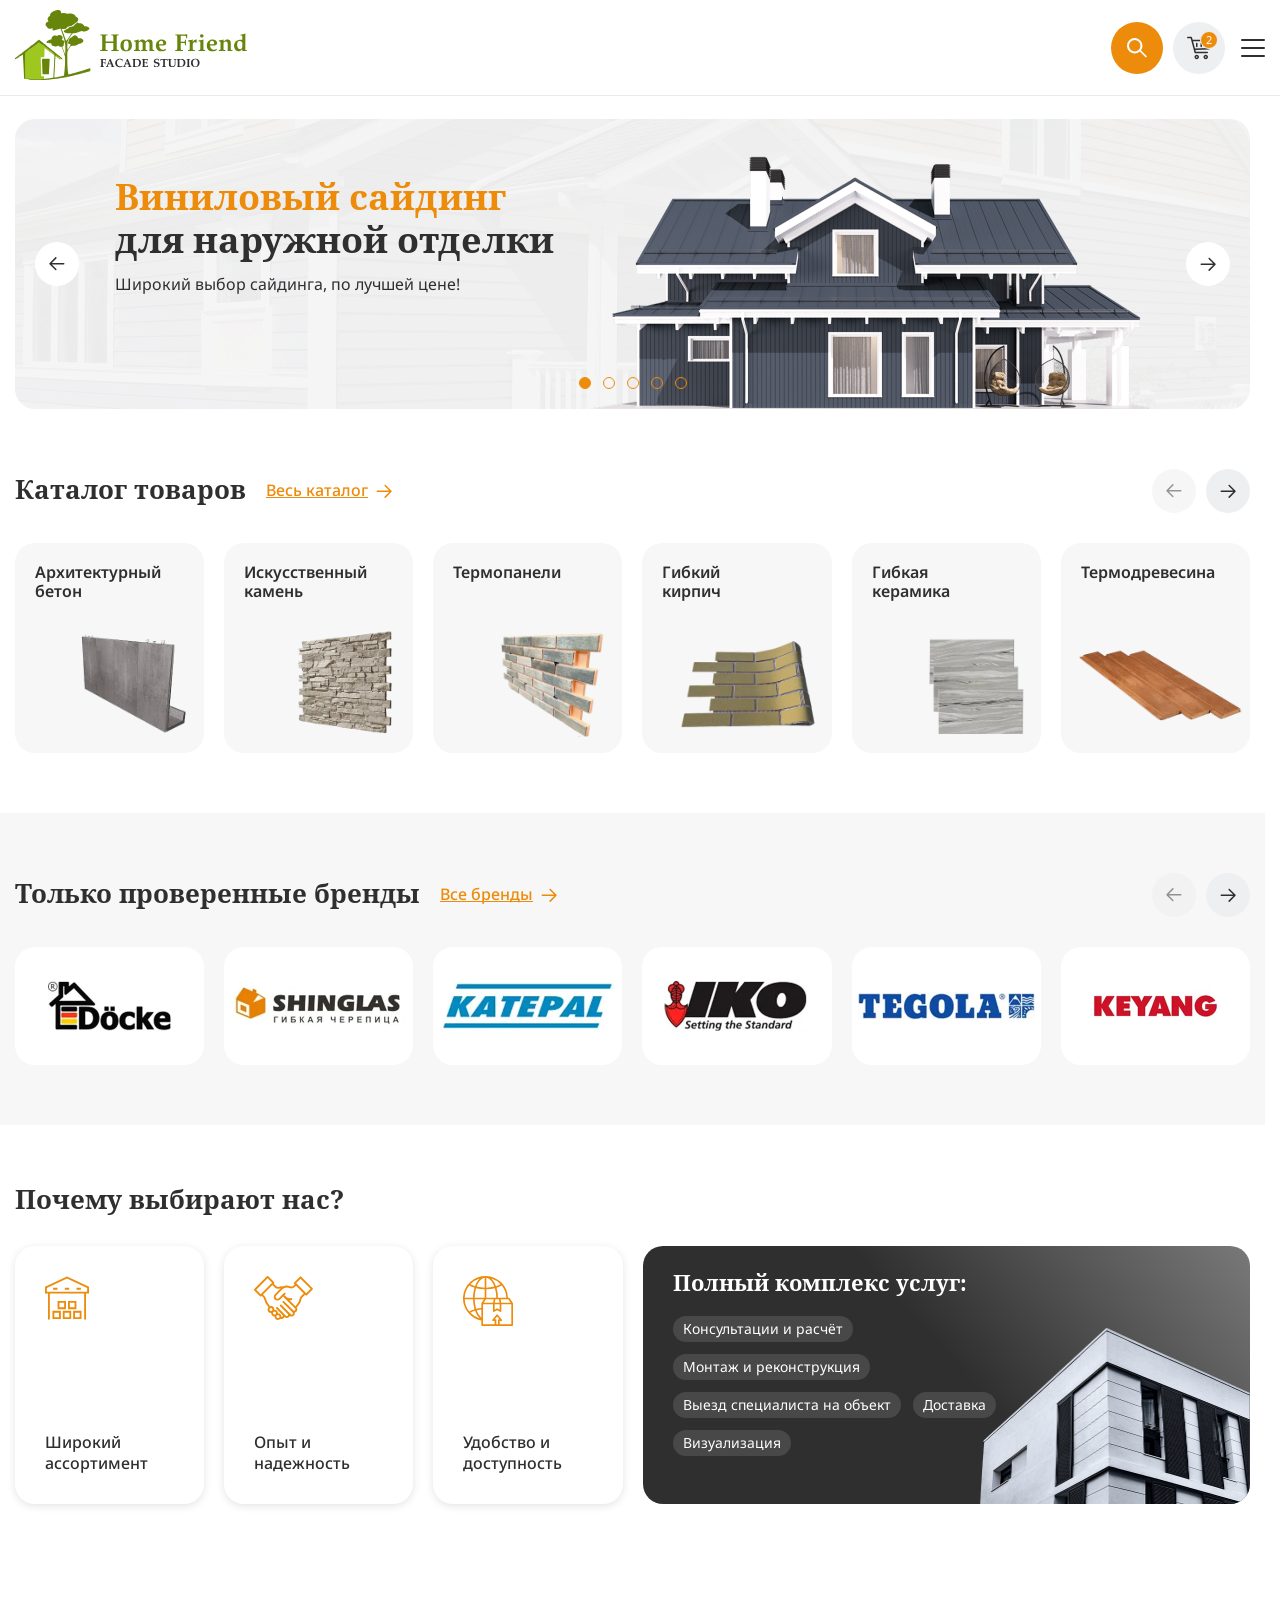
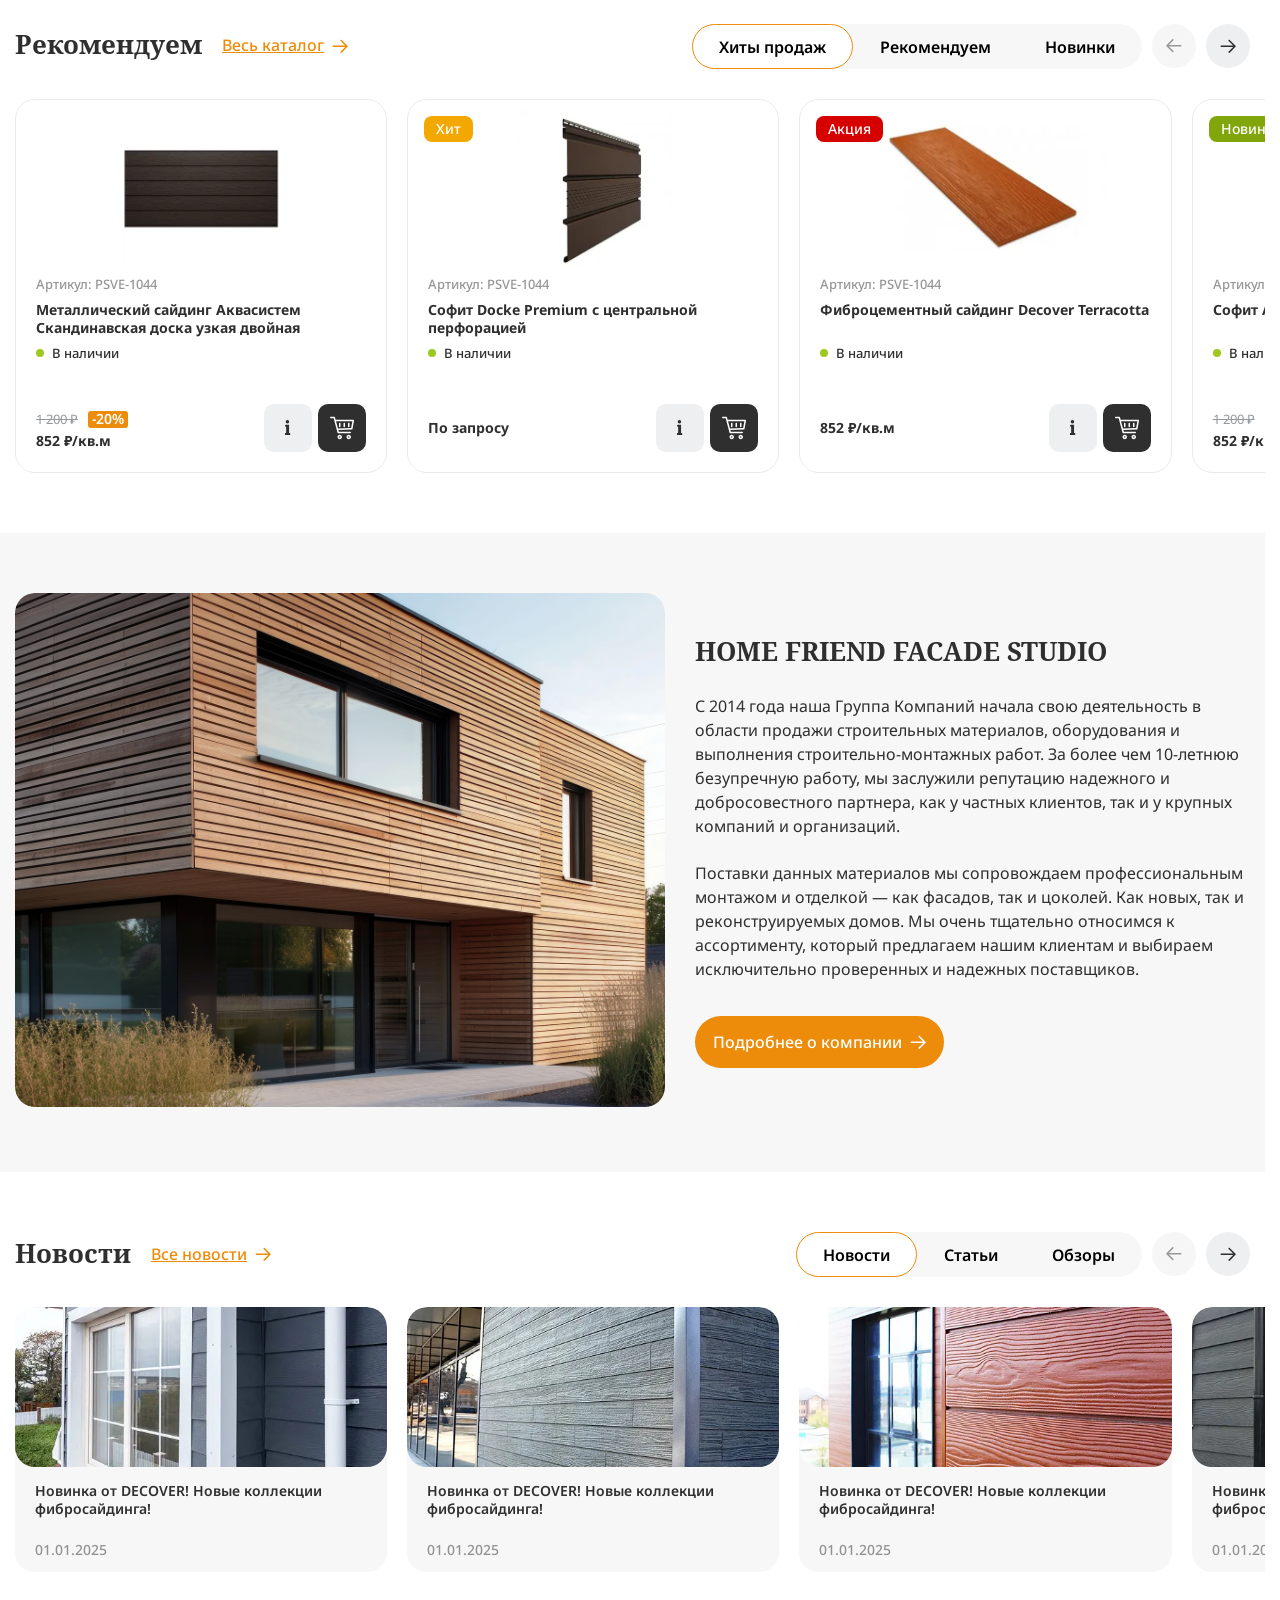
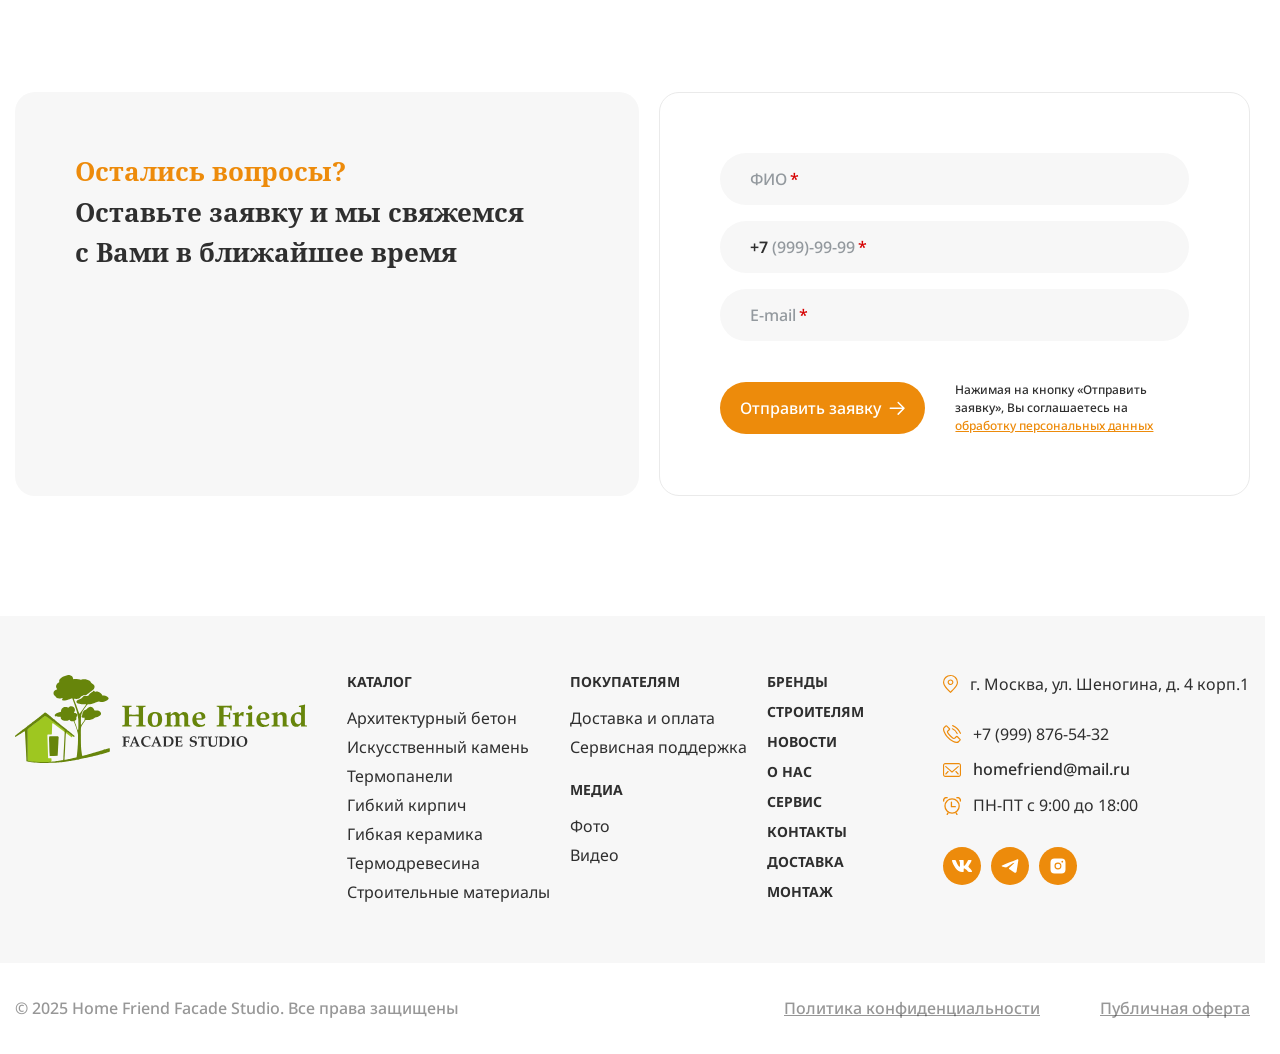
==== commit 4e0ce9a6: "Add files via upload" ====
--- a/index.html
+++ b/index.html
@@ -9,7 +9,7 @@
 		<link rel="stylesheet" href="css/swiper.min.css" />
 		<link rel="stylesheet" href="css/hystmodal.min.css" />
 		<link rel="stylesheet" href="css/fancybox.min.css" />
-		<link rel="stylesheet" href="css/styles.css?v=1749519348336" />
+		<link rel="stylesheet" href="css/styles.css?v=1749578696408" />
 
 		<link rel="shortcut icon" type="image/x-icon" href="/favicon.ico" />
 		<link rel="icon" type="image/svg+xml" href="/favicon.svg">
@@ -821,39 +821,39 @@
 						<div data-swiper="brands" class="swiper swiper-brands">
 							<div class="swiper-wrapper">
 								<div class="swiper-slide">
-									<div class="card-brands">
+									<a href="brand.html" class="card-brands">
 										<img loading="lazy" src="img/brands/brands1.webp" alt="">
-									</div>
+									</a>
 								</div>
 								<div class="swiper-slide">
-									<div class="card-brands">
+									<a href="brand.html" class="card-brands">
 										<img loading="lazy" src="img/brands/brands2.webp" alt="">
-									</div>
+									</a>
 								</div>
 								<div class="swiper-slide">
-									<div class="card-brands">
+									<a href="brand.html" class="card-brands">
 										<img loading="lazy" src="img/brands/brands3.webp" alt="">
-									</div>
+									</a>
 								</div>
 								<div class="swiper-slide">
-									<div class="card-brands">
+									<a href="brand.html" class="card-brands">
 										<img loading="lazy" src="img/brands/brands4.webp" alt="">
-									</div>
+									</a>
 								</div>
 								<div class="swiper-slide">
-									<div class="card-brands">
+									<a href="brand.html" class="card-brands">
 										<img loading="lazy" src="img/brands/brands5.webp" alt="">
-									</div>
+									</a>
 								</div>
 								<div class="swiper-slide">
-									<div class="card-brands">
+									<a href="brand.html" class="card-brands">
 										<img loading="lazy" src="img/brands/brands6.webp" alt="">
-									</div>
+									</a>
 								</div>
 								<div class="swiper-slide">
-									<div class="card-brands">
+									<a href="brand.html" class="card-brands">
 										<img loading="lazy" src="img/brands/brands6.webp" alt="">
-									</div>
+									</a>
 								</div>
 							</div>
 						</div>
@@ -908,21 +908,21 @@
 								<div class="block-why-choose__item">
 									<div class="block-why-choose__title">Полный комплекс услуг:</div>
 									<div class="block-why-choose__tags">
-										<div class="block-why-choose__tag">
+										<a href="#" class="block-why-choose__tag">
 											Консультации и расчёт
-										</div>
-										<div class="block-why-choose__tag">
+										</a>
+										<a href="#" class="block-why-choose__tag">
 											Монтаж и реконструкция
-										</div>
-										<div class="block-why-choose__tag">
+										</a>
+										<a href="#" class="block-why-choose__tag">
 											Выезд специалиста на объект
-										</div>
-										<div class="block-why-choose__tag">
+										</a>
+										<a href="#" class="block-why-choose__tag">
 											Доставка
-										</div>
-										<div class="block-why-choose__tag">
+										</a>
+										<a href="#" class="block-why-choose__tag">
 											Визуализация
-										</div>
+										</a>
 									</div>
 								</div>
 								<div class="block-why-choose__pic">
@@ -979,7 +979,7 @@
 														<img loading="lazy" src="img/products/product1.webp" alt="">
 													</div>
 													<div class="card-product__item">
-														<div class="card-product__top">
+														<a href="product-card.html" class="card-product__top">
 															<div class="card-product__article">
 																Артикул: PSVE-1044
 															</div>
@@ -990,7 +990,7 @@
 															<div class="card-product__stock">
 																В наличии
 															</div>
-														</div>
+														</a>
 														<div class="card-product__bottom">
 															<div class="card-product__prices">
 																<div class="card-product__old-price">
@@ -1090,7 +1090,7 @@
 														</div>
 													</div>
 													<div class="card-product__item">
-														<div class="card-product__top">
+														<a href="product-card.html" class="card-product__top">
 															<div class="card-product__article">
 																Артикул: PSVE-1044
 															</div>
@@ -1100,7 +1100,7 @@
 															<div class="card-product__stock">
 																В наличии
 															</div>
-														</div>
+														</a>
 														<div class="card-product__bottom">
 															<div class="card-product__prices">
 																<div class="card-product__price">
@@ -1192,7 +1192,7 @@
 														</div>
 													</div>
 													<div class="card-product__item">
-														<div class="card-product__top">
+														<a href="product-card.html" class="card-product__top">
 															<div class="card-product__article">
 																Артикул: PSVE-1044
 															</div>
@@ -1202,7 +1202,7 @@
 															<div class="card-product__stock">
 																В наличии
 															</div>
-														</div>
+														</a>
 														<div class="card-product__bottom">
 															<div class="card-product__prices">
 																<div class="card-product__price">
@@ -1294,7 +1294,7 @@
 														</div>
 													</div>
 													<div class="card-product__item">
-														<div class="card-product__top">
+														<a href="product-card.html" class="card-product__top">
 															<div class="card-product__article">
 																Артикул: PSVE-1044
 															</div>
@@ -1304,7 +1304,7 @@
 															<div class="card-product__stock">
 																В наличии
 															</div>
-														</div>
+														</a>
 														<div class="card-product__bottom">
 															<div class="card-product__prices">
 																<div class="card-product__old-price">
@@ -1407,7 +1407,7 @@
 														</div>
 													</div>
 													<div class="card-product__item">
-														<div class="card-product__top">
+														<a href="product-card.html" class="card-product__top">
 															<div class="card-product__article">
 																Артикул: PSVE-1044
 															</div>
@@ -1417,7 +1417,7 @@
 															<div class="card-product__stock">
 																В наличии
 															</div>
-														</div>
+														</a>
 														<div class="card-product__bottom">
 															<div class="card-product__prices">
 																<div class="card-product__old-price">
@@ -1520,7 +1520,7 @@
 														</div>
 													</div>
 													<div class="card-product__item">
-														<div class="card-product__top">
+														<a href="product-card.html" class="card-product__top">
 															<div class="card-product__article">
 																Артикул: PSVE-1044
 															</div>
@@ -1530,7 +1530,7 @@
 															<div class="card-product__stock">
 																В наличии
 															</div>
-														</div>
+														</a>
 														<div class="card-product__bottom">
 															<div class="card-product__prices">
 																<div class="card-product__old-price">
@@ -1628,10 +1628,10 @@
 											<div class="swiper-slide">
 												<div class="card-product">
 													<div class="card-product__image">
-														<img loading="lazy" src="img/products/product1.webp" alt="">
+														<img loading="lazy" src="img/products/product2.webp" alt="">
 													</div>
 													<div class="card-product__item">
-														<div class="card-product__top">
+														<a href="product-card.html" class="card-product__top">
 															<div class="card-product__article">
 																Артикул: PSVE-1044
 															</div>
@@ -1642,7 +1642,7 @@
 															<div class="card-product__stock">
 																В наличии
 															</div>
-														</div>
+														</a>
 														<div class="card-product__bottom">
 															<div class="card-product__prices">
 																<div class="card-product__old-price">
@@ -1742,7 +1742,7 @@
 														</div>
 													</div>
 													<div class="card-product__item">
-														<div class="card-product__top">
+														<a href="product-card.html" class="card-product__top">
 															<div class="card-product__article">
 																Артикул: PSVE-1044
 															</div>
@@ -1752,7 +1752,7 @@
 															<div class="card-product__stock">
 																В наличии
 															</div>
-														</div>
+														</a>
 														<div class="card-product__bottom">
 															<div class="card-product__prices">
 																<div class="card-product__price">
@@ -1844,7 +1844,7 @@
 														</div>
 													</div>
 													<div class="card-product__item">
-														<div class="card-product__top">
+														<a href="product-card.html" class="card-product__top">
 															<div class="card-product__article">
 																Артикул: PSVE-1044
 															</div>
@@ -1854,7 +1854,7 @@
 															<div class="card-product__stock">
 																В наличии
 															</div>
-														</div>
+														</a>
 														<div class="card-product__bottom">
 															<div class="card-product__prices">
 																<div class="card-product__price">
@@ -1946,7 +1946,7 @@
 														</div>
 													</div>
 													<div class="card-product__item">
-														<div class="card-product__top">
+														<a href="product-card.html" class="card-product__top">
 															<div class="card-product__article">
 																Артикул: PSVE-1044
 															</div>
@@ -1956,7 +1956,7 @@
 															<div class="card-product__stock">
 																В наличии
 															</div>
-														</div>
+														</a>
 														<div class="card-product__bottom">
 															<div class="card-product__prices">
 																<div class="card-product__old-price">
@@ -2059,7 +2059,7 @@
 														</div>
 													</div>
 													<div class="card-product__item">
-														<div class="card-product__top">
+														<a href="product-card.html" class="card-product__top">
 															<div class="card-product__article">
 																Артикул: PSVE-1044
 															</div>
@@ -2069,7 +2069,7 @@
 															<div class="card-product__stock">
 																В наличии
 															</div>
-														</div>
+														</a>
 														<div class="card-product__bottom">
 															<div class="card-product__prices">
 																<div class="card-product__old-price">
@@ -2172,7 +2172,7 @@
 														</div>
 													</div>
 													<div class="card-product__item">
-														<div class="card-product__top">
+														<a href="product-card.html" class="card-product__top">
 															<div class="card-product__article">
 																Артикул: PSVE-1044
 															</div>
@@ -2182,7 +2182,7 @@
 															<div class="card-product__stock">
 																В наличии
 															</div>
-														</div>
+														</a>
 														<div class="card-product__bottom">
 															<div class="card-product__prices">
 																<div class="card-product__old-price">
@@ -2280,10 +2280,10 @@
 											<div class="swiper-slide">
 												<div class="card-product">
 													<div class="card-product__image">
-														<img loading="lazy" src="img/products/product1.webp" alt="">
+														<img loading="lazy" src="img/products/product3.webp" alt="">
 													</div>
 													<div class="card-product__item">
-														<div class="card-product__top">
+														<a href="product-card.html" class="card-product__top">
 															<div class="card-product__article">
 																Артикул: PSVE-1044
 															</div>
@@ -2294,7 +2294,7 @@
 															<div class="card-product__stock">
 																В наличии
 															</div>
-														</div>
+														</a>
 														<div class="card-product__bottom">
 															<div class="card-product__prices">
 																<div class="card-product__old-price">
@@ -2394,7 +2394,7 @@
 														</div>
 													</div>
 													<div class="card-product__item">
-														<div class="card-product__top">
+														<a href="product-card.html" class="card-product__top">
 															<div class="card-product__article">
 																Артикул: PSVE-1044
 															</div>
@@ -2404,7 +2404,7 @@
 															<div class="card-product__stock">
 																В наличии
 															</div>
-														</div>
+														</a>
 														<div class="card-product__bottom">
 															<div class="card-product__prices">
 																<div class="card-product__price">
@@ -2496,7 +2496,7 @@
 														</div>
 													</div>
 													<div class="card-product__item">
-														<div class="card-product__top">
+														<a href="product-card.html" class="card-product__top">
 															<div class="card-product__article">
 																Артикул: PSVE-1044
 															</div>
@@ -2506,7 +2506,7 @@
 															<div class="card-product__stock">
 																В наличии
 															</div>
-														</div>
+														</a>
 														<div class="card-product__bottom">
 															<div class="card-product__prices">
 																<div class="card-product__price">
@@ -2598,7 +2598,7 @@
 														</div>
 													</div>
 													<div class="card-product__item">
-														<div class="card-product__top">
+														<a href="product-card.html" class="card-product__top">
 															<div class="card-product__article">
 																Артикул: PSVE-1044
 															</div>
@@ -2608,7 +2608,7 @@
 															<div class="card-product__stock">
 																В наличии
 															</div>
-														</div>
+														</a>
 														<div class="card-product__bottom">
 															<div class="card-product__prices">
 																<div class="card-product__old-price">
@@ -2711,7 +2711,7 @@
 														</div>
 													</div>
 													<div class="card-product__item">
-														<div class="card-product__top">
+														<a href="product-card.html" class="card-product__top">
 															<div class="card-product__article">
 																Артикул: PSVE-1044
 															</div>
@@ -2721,7 +2721,7 @@
 															<div class="card-product__stock">
 																В наличии
 															</div>
-														</div>
+														</a>
 														<div class="card-product__bottom">
 															<div class="card-product__prices">
 																<div class="card-product__old-price">
@@ -2824,7 +2824,7 @@
 														</div>
 													</div>
 													<div class="card-product__item">
-														<div class="card-product__top">
+														<a href="product-card.html" class="card-product__top">
 															<div class="card-product__article">
 																Артикул: PSVE-1044
 															</div>
@@ -2834,7 +2834,7 @@
 															<div class="card-product__stock">
 																В наличии
 															</div>
-														</div>
+														</a>
 														<div class="card-product__bottom">
 															<div class="card-product__prices">
 																<div class="card-product__old-price">
@@ -3105,7 +3105,7 @@
 											<div class="swiper-slide">
 												<a href="news-detail.html" class="card-news">
 													<div class="card-news__image">
-														<img src="img/news/news1.webp" alt="">
+														<img src="img/news/news2.webp" alt="">
 													</div>
 													<div class="card-news__item">
 														<div class="card-news__title">
@@ -3201,7 +3201,7 @@
 											<div class="swiper-slide">
 												<a href="news-detail.html" class="card-news">
 													<div class="card-news__image">
-														<img src="img/news/news1.webp" alt="">
+														<img src="img/news/news3.webp" alt="">
 													</div>
 													<div class="card-news__item">
 														<div class="card-news__title">
@@ -3501,7 +3501,7 @@
 				<div class="hystmodal__window" role="dialog" aria-modal="true">
 					<div class="hystmodal__inner">
 						<div class="hystmodal__top">
-							<h2 class="hystmodal__title">Закажите звонок</h2>
+							<div class="hystmodal__title">Закажите звонок</div>
 							<div class="hystmodal__description textblock">
 								Наши специалисты свяжуться с Вами в ближайшее время
 							</div>
@@ -3554,7 +3554,7 @@
 		<script src="js/popper.min.js"></script>
 		<script src="js/tippy-bundle.umd.min.js"></script>
 		<script src="js/dragscroll.min.js"></script>
-		<script src="js/scripts.js?v=1749519348336"></script>
+		<script src="js/scripts.js?v=1749578696408"></script>
 	</body>
 
 </html>
--- a/css/styles.css
+++ b/css/styles.css
@@ -1142,6 +1142,11 @@
       flex-wrap: wrap;
   gap: 12px;
 }
+@media (max-width: 374px) {
+  .pagination {
+    gap: 5px;
+  }
+}
 @media (max-width: 768px) {
   .pagination li:nth-child(5) {
     display: none;
@@ -1196,12 +1201,22 @@
     margin: 0px -2px 0px 0px;
   }
 }
+@media (max-width: 374px) {
+  .pagination__item_nav-prev {
+    margin: 0px 0px 0px 0px;
+  }
+}
 .pagination__item_nav-next {
   margin: 0px 0px 0px 8px;
 }
 @media (max-width: 768px) {
   .pagination__item_nav-next {
     margin: 0px 0px 0px -2px;
+  }
+}
+@media (max-width: 374px) {
+  .pagination__item_nav-next {
+    margin: 0px 0px 0px 0px;
   }
 }
 .pagination__item_disabled svg {
@@ -1565,8 +1580,9 @@
   transition: color var(--theme-animation-duration), border var(--theme-animation-duration);
 }
 .header__top .btn:hover {
-  border: 1px solid #fff;
-  color: #fff;
+  border: 1px solid var(--theme-color-accent);
+  color: var(--theme-color-accent);
+  background-color: #fff;
 }
 .header__top .contacts {
   -webkit-box-pack: justify;
@@ -1725,6 +1741,15 @@
     bottom: calc(50% - 1px);
     -webkit-transform: rotate(45deg);
             transform: rotate(45deg);
+  }
+  .header-catalog:hover::before {
+    content: "";
+    position: fixed;
+    top: 141px;
+    left: 0;
+    width: 100%;
+    height: calc(100% - 141px);
+    background: rgba(47, 47, 47, 0.4);
   }
   .header-catalog .menu__sublink1:hover svg {
     display: block;
@@ -3008,6 +3033,7 @@
   font-size: 16px;
   line-height: 100%;
   border-radius: 32px;
+  border: 1px solid transparent;
   padding: 14px 26px 13px 26px;
   -webkit-transition: color var(--theme-animation-duration);
   transition: color var(--theme-animation-duration);
@@ -3110,6 +3136,150 @@
   background-color: var(--theme-color-accent-80);
 }
 
+.back {
+  display: -webkit-box;
+  display: -ms-flexbox;
+  display: flex;
+  -webkit-box-align: center;
+      -ms-flex-align: center;
+          align-items: center;
+  font-weight: 500;
+  font-size: 16px;
+  line-height: 110%;
+  text-decoration: underline;
+  -webkit-text-decoration-skip-ink: none;
+          text-decoration-skip-ink: none;
+  color: var(--theme-color-accent);
+  -webkit-transition: color var(--theme-animation-duration);
+  transition: color var(--theme-animation-duration);
+  padding: 7px 0px 44px 0px;
+}
+.back svg {
+  fill: currentColor;
+  -webkit-transform: rotate(180deg);
+          transform: rotate(180deg);
+  margin: 0px 8px 0px 0px;
+}
+.back:hover {
+  color: var(--theme-color-accent-80);
+}
+@media (max-width: 768px) {
+  .back {
+    padding: 12px 0px 34px 0px;
+  }
+}
+
+.descr img {
+  border-radius: 20px;
+  width: 100%;
+  height: 404px;
+  -o-object-fit: cover;
+     object-fit: cover;
+  margin: 0px 0px 28px 0px;
+}
+@media (max-width: 1400px) {
+  .descr img {
+    height: 100%;
+  }
+}
+@media (max-width: 768px) {
+  .descr img {
+    min-height: 258px;
+    margin: 0px 0px 18px 0px;
+  }
+}
+.descr p {
+  font-weight: 400;
+  font-size: 16px;
+  line-height: 150%;
+  margin: 0px 0px 24px 0px;
+}
+.descr h3 {
+  font-family: var(--third-family);
+  font-weight: 700;
+  font-size: 22px;
+  line-height: 120%;
+  margin: 0px 0px 10px 0px;
+  padding: 4px 0px 0px 0px;
+}
+@media (max-width: 768px) {
+  .descr h3 {
+    font-size: 18px;
+    margin: 0px 0px 9px 0px;
+    padding: 6px 0px 0px 0px;
+  }
+}
+.descr ul {
+  display: -webkit-box;
+  display: -ms-flexbox;
+  display: flex;
+  -webkit-box-orient: vertical;
+  -webkit-box-direction: normal;
+      -ms-flex-direction: column;
+          flex-direction: column;
+  gap: 6px 0px;
+  margin: 0px 0px 32px 0px;
+}
+@media (max-width: 768px) {
+  .descr ul {
+    gap: 7px 0px;
+    margin: 0px 0px 29px 0px;
+  }
+}
+.descr ul li {
+  display: -webkit-box;
+  display: -ms-flexbox;
+  display: flex;
+  font-weight: 400;
+  font-size: 16px;
+  line-height: 150%;
+}
+.descr ul li::before {
+  content: "";
+  border-radius: 50%;
+  -webkit-box-flex: 0;
+      -ms-flex: 0 0 8px;
+          flex: 0 0 8px;
+  width: 8px;
+  height: 8px;
+  background-color: var(--theme-color-accent);
+  margin: 8px 14px 0px 0px;
+}
+.descr h4 {
+  font-family: var(--third-family);
+  font-weight: 700;
+  font-size: 18px;
+  line-height: 120%;
+  margin: 0px 0px 10px 0px;
+}
+@media (max-width: 768px) {
+  .descr h4 {
+    font-size: 16px;
+  }
+}
+.descr blockquote {
+  position: relative;
+}
+.descr blockquote::before {
+  content: "";
+  border-radius: 10px;
+  background-color: var(--theme-color-accent);
+  position: absolute;
+  left: 0;
+  top: 5px;
+  bottom: 0;
+  width: 3px;
+  height: calc(100% - 10px);
+}
+.descr blockquote p {
+  padding: 8px 0px 8px 19px;
+}
+@media (max-width: 768px) {
+  .descr blockquote p {
+    padding: 10px 0px 8px 19px;
+  }
+}
+
 .breadcrumbs {
   position: relative;
   margin: 25px 0px 40px 0px;
@@ -3132,6 +3302,21 @@
   padding: 0;
   list-style-type: none;
 }
+@media (max-width: 992px) {
+  .breadcrumbs__list {
+    width: calc(100% + 30px);
+    margin: 0px -15px;
+    padding: 0px 15px;
+    -ms-flex-wrap: nowrap;
+        flex-wrap: nowrap;
+    overflow: auto;
+    -ms-overflow-style: none;
+    scrollbar-width: none;
+  }
+  .breadcrumbs__list::-webkit-scrollbar {
+    display: none;
+  }
+}
 .breadcrumbs__item {
   position: relative;
   font-weight: 400;
@@ -3142,6 +3327,11 @@
   -webkit-box-align: center;
       -ms-flex-align: center;
           align-items: center;
+}
+@media (max-width: 992px) {
+  .breadcrumbs__item {
+    white-space: nowrap;
+  }
 }
 .breadcrumbs__item:not(:last-child) {
   margin-right: 12px;
@@ -3426,9 +3616,19 @@
   font-size: 14px;
   line-height: 100%;
   color: #fff;
-  background: #484848;
+  background-color: #484848;
   padding: 6px 10px;
   border-radius: 20px;
+  -webkit-transition: background-color var(--theme-animation-duration);
+  transition: background-color var(--theme-animation-duration);
+}
+.block-why-choose__tag:hover {
+  background-color: var(--theme-color-accent);
+}
+@media (max-width: 768px) {
+  .block-why-choose__tag {
+    background-color: #605e5e;
+  }
 }
 
 .block-main-about {
@@ -3611,10 +3811,16 @@
   margin: 0px 0px 50px 0px;
   padding: 10px 0px 0px 0px;
 }
-@media (max-width: 768px) {
+@media (max-width: 992px) {
   .block-tabs-filter .heading-complex__center {
-    margin: 0px 0px 30px 0px;
-    padding: 4px 0px 0px 0px;
+    margin: 0px -15px 50px -15px;
+    padding: 10px 15px 0px 15px;
+  }
+}
+@media (max-width: 768px) {
+  .block-tabs-filter .heading-complex__center {
+    margin: 0px -15px 30px -15px;
+    padding: 4px 15px 0px 15px;
   }
 }
 @media (max-width: 768px) {
@@ -3636,7 +3842,64 @@
   }
 }
 
+@media (max-width: 768px) {
+  .block-news-detail {
+    margin: 0px 0px 52px 0px;
+  }
+}
+.block-news-detail__content .title2 {
+  margin: 0px 0px 12px 0px;
+}
+@media (max-width: 768px) {
+  .block-news-detail__content .title2 {
+    font-size: 23px;
+    line-height: 120%;
+    margin: 0px 0px 15px 0px;
+  }
+}
+.block-news-detail__subtitle {
+  display: -webkit-box;
+  display: -ms-flexbox;
+  display: flex;
+  -ms-flex-wrap: wrap;
+      flex-wrap: wrap;
+  margin: 0px 0px 41px 0px;
+  gap: 10px 20px;
+}
+@media (max-width: 768px) {
+  .block-news-detail__subtitle {
+    margin: 0px 0px 31px 0px;
+  }
+}
+.block-news-detail__data {
+  font-weight: 500;
+  font-size: 16px;
+  line-height: 100%;
+  color: rgba(47, 47, 47, 0.5);
+}
+.block-news-detail__share {
+  display: -webkit-box;
+  display: -ms-flexbox;
+  display: flex;
+  -webkit-box-align: center;
+      -ms-flex-align: center;
+          align-items: center;
+  font-weight: 400;
+  font-size: 16px;
+  line-height: 100%;
+  -webkit-transition: color var(--theme-animation-duration);
+  transition: color var(--theme-animation-duration);
+}
+.block-news-detail__share svg {
+  fill: currentColor;
+  margin: 0px 8px 0px 0px;
+}
+.block-news-detail__share:hover {
+  color: var(--theme-color-accent);
+}
+
 .card-product {
+  position: relative;
   background: #fff;
   border: 1px solid #eaeaea;
   border-radius: 20px;
@@ -3649,6 +3912,9 @@
   -webkit-box-direction: normal;
       -ms-flex-direction: column;
           flex-direction: column;
+}
+.card-product:hover .card-product__title {
+  color: var(--theme-color-accent);
 }
 .card-product__image {
   -webkit-box-flex: 0;
@@ -3690,10 +3956,26 @@
   }
 }
 .card-product__top {
+  display: -webkit-box;
+  display: -ms-flexbox;
+  display: flex;
+  -webkit-box-orient: vertical;
+  -webkit-box-direction: normal;
+      -ms-flex-direction: column;
+          flex-direction: column;
+  height: 100%;
   -webkit-box-flex: 1;
       -ms-flex: 1 1 auto;
           flex: 1 1 auto;
   margin: 0px 0px 44px 0px;
+}
+.card-product__top::after {
+  content: "";
+  position: absolute;
+  left: 0;
+  top: 0;
+  width: 100%;
+  height: 100%;
 }
 @media (max-width: 600px) {
   .card-product__top {
@@ -3714,6 +3996,11 @@
   }
 }
 .card-product__title {
+  -webkit-box-flex: 1;
+      -ms-flex: 1 1 auto;
+          flex: 1 1 auto;
+  -webkit-transition: color var(--theme-animation-duration);
+  transition: color var(--theme-animation-duration);
   font-weight: 700;
   font-size: 14px;
   line-height: 130%;
@@ -3850,6 +4137,7 @@
   height: 48px;
   border-radius: 10px;
   padding: 12px;
+  z-index: 10;
   overflow: hidden;
   -webkit-transition: background-color var(--theme-animation-duration);
   transition: background-color var(--theme-animation-duration);
@@ -4159,6 +4447,11 @@
           justify-content: center;
   height: auto;
   padding: 34px 20px;
+  -webkit-transition: opacity var(--theme-animation-duration);
+  transition: opacity var(--theme-animation-duration);
+}
+.card-brands:hover {
+  opacity: 0.8;
 }
 @media (max-width: 768px) {
   .card-brands {
@@ -4213,6 +4506,11 @@
 }
 .swiper-nav_disabled {
   cursor: default;
+}
+
+.swiper-button-disabled {
+  opacity: 0.5;
+  pointer-events: none;
 }
 
 .swiper-pagination {
@@ -4708,7 +5006,7 @@
 }
 @font-face {
   font-family: NotoSans;
-  src: url("../fonts/NotoSans-Semibold.woff2") format("woff2");
+  src: url("../fonts/NotoSans-SemiBold.woff2") format("woff2");
   font-weight: 600;
   font-style: normal;
   font-display: swap;
